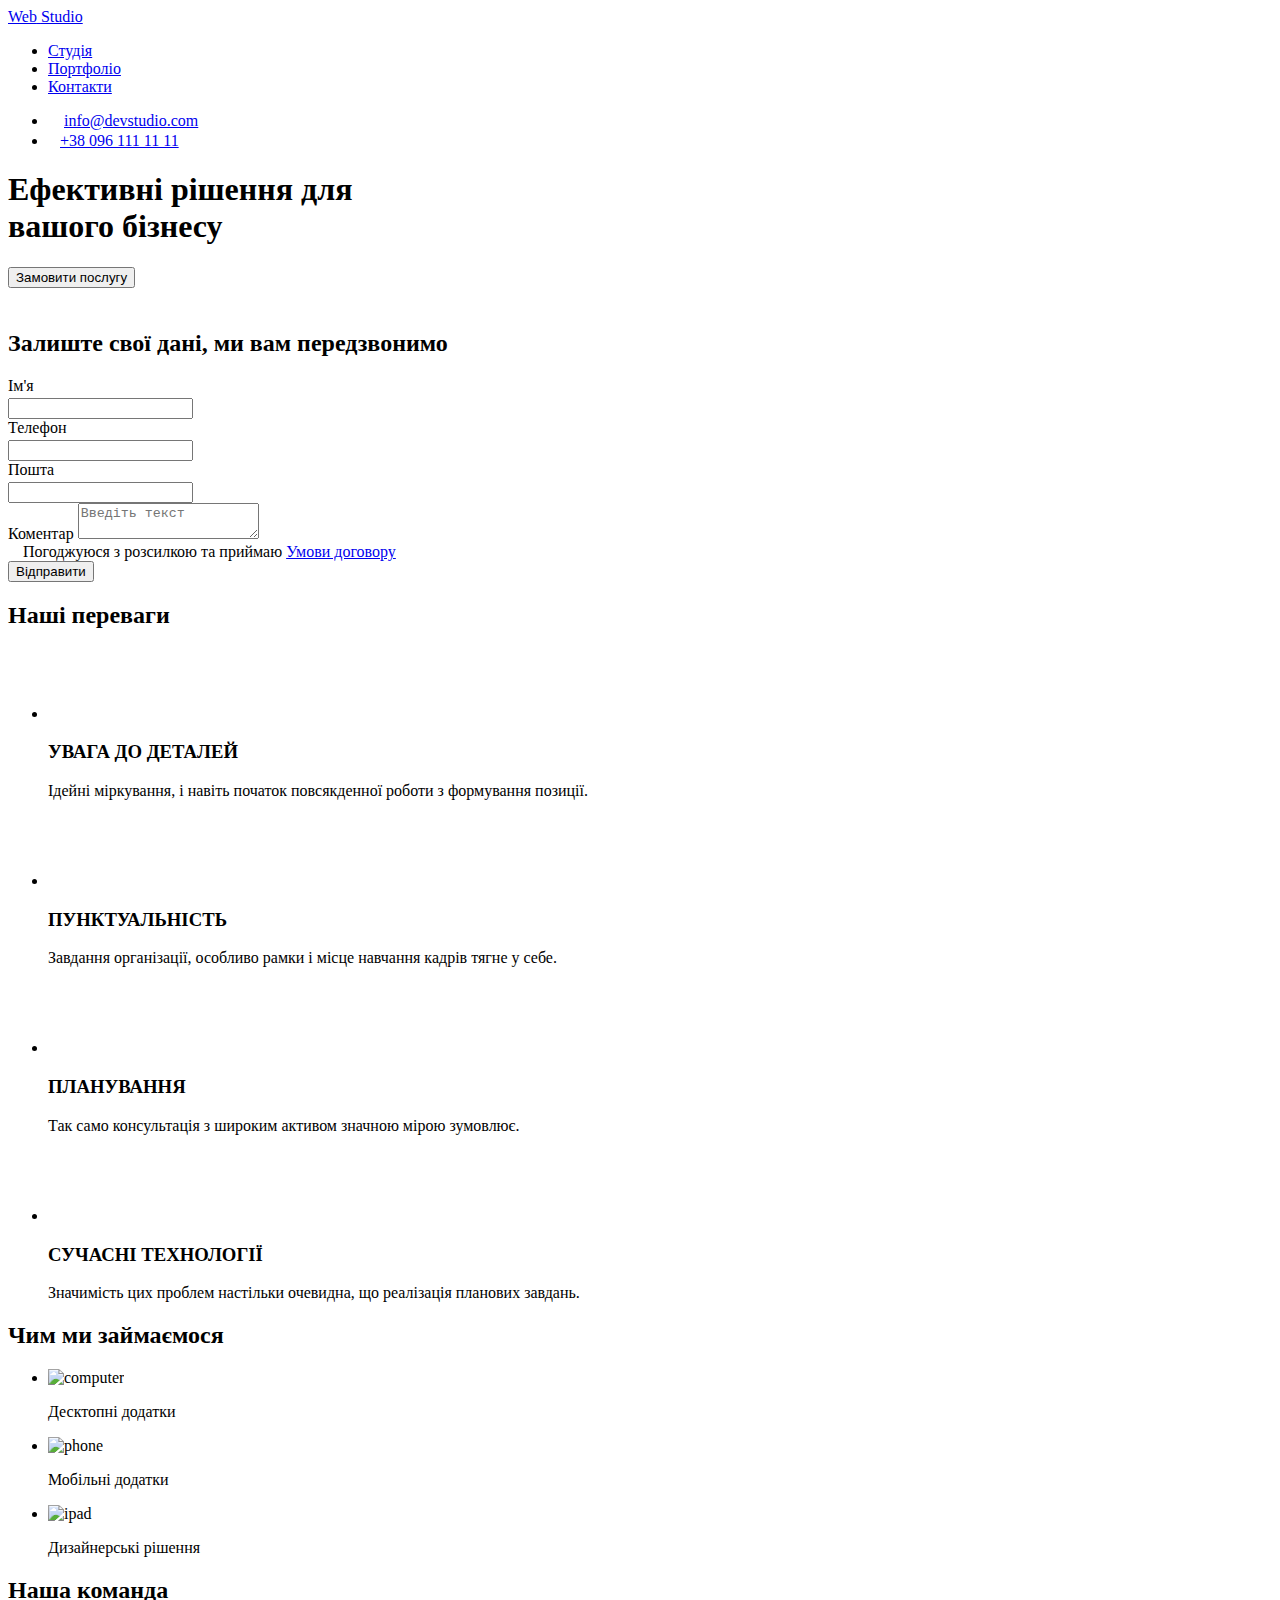
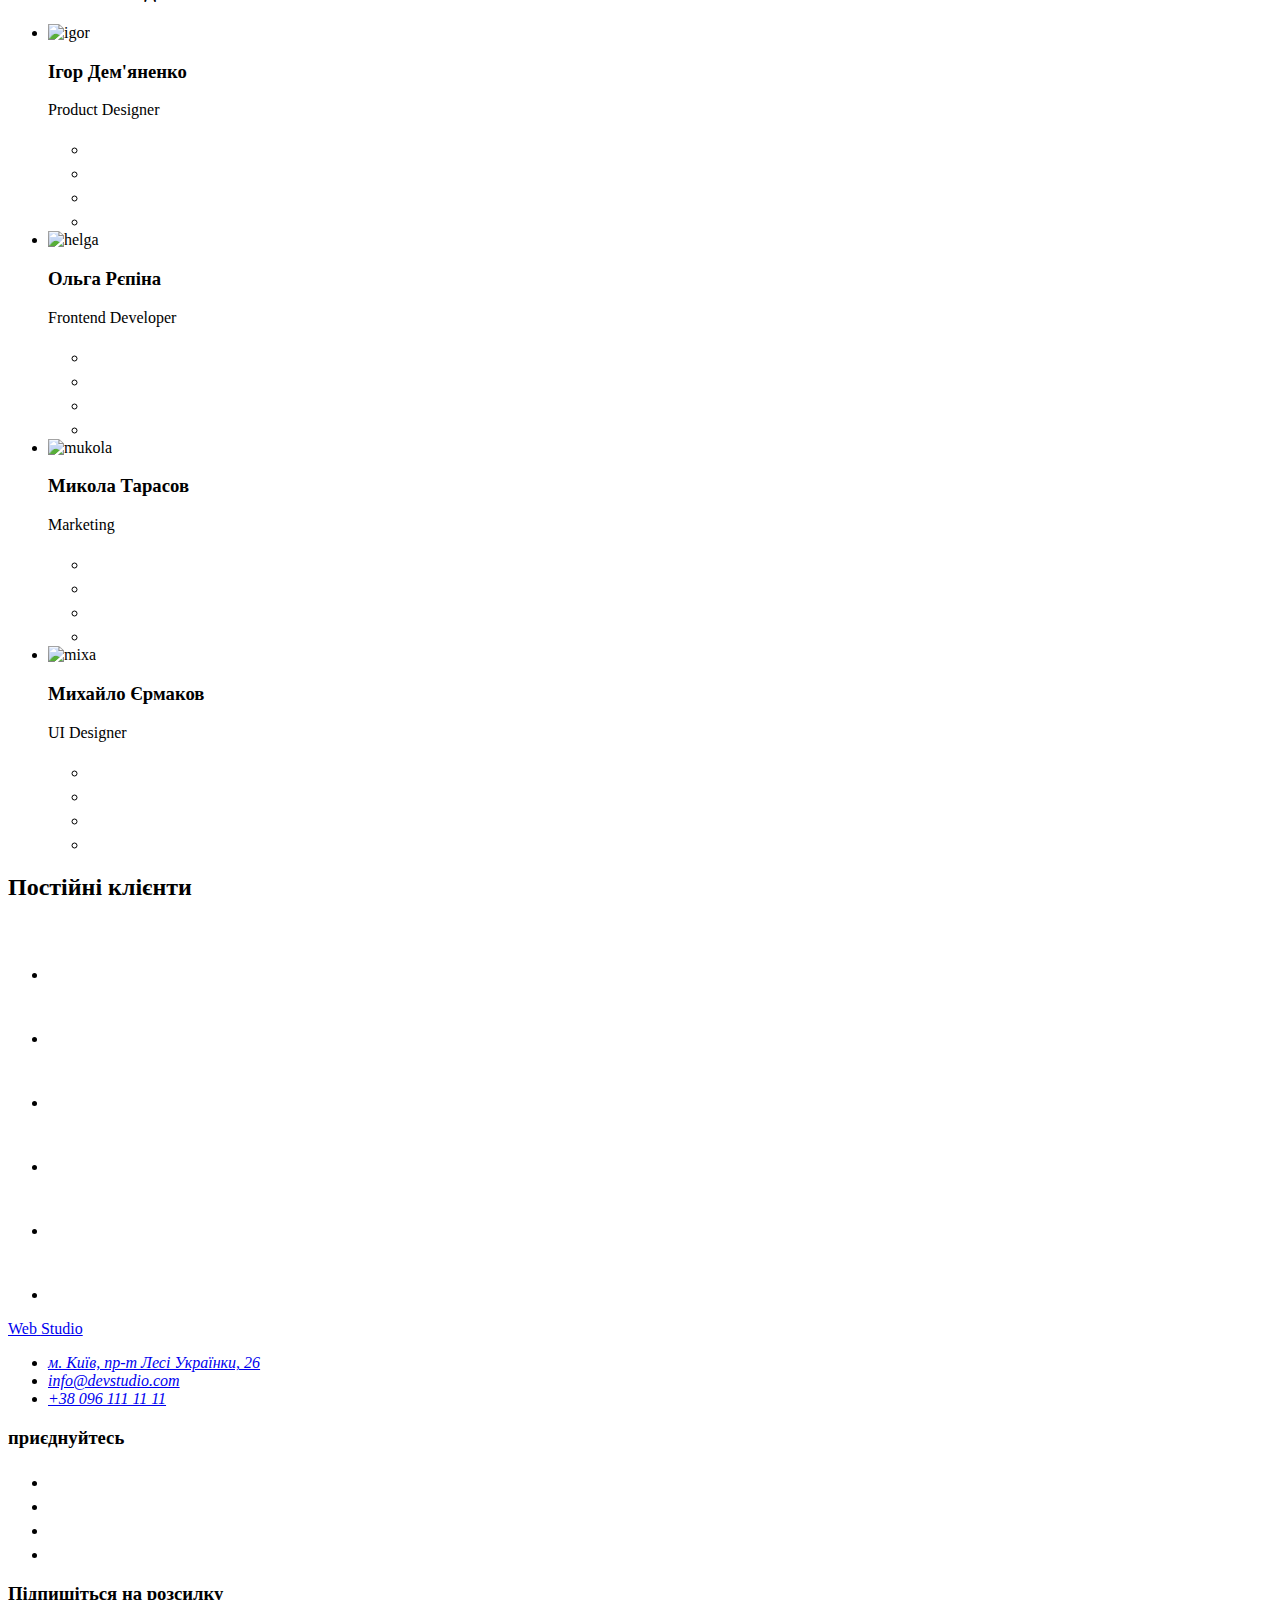
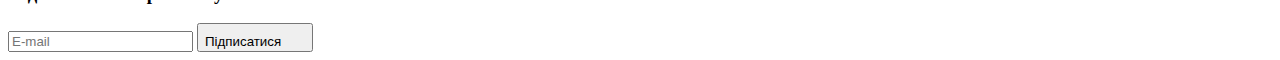
==== index.html @ 8f339aa9 "commit" ====
<!DOCTYPE html>
<html lang="uk">
<head>
    <meta charset="UTF-8">
    <meta http-equiv="X-UA-Compatible" content="IE=edge">
    <meta name="viewport" content="width=device-width, initial-scale=1.0">
    <title>Document</title>
    <link href="https://fonts.googleapis.com/css2?family=Raleway:wght@700&family=Roboto:wght@400;500;700;900&display=swap" rel="stylesheet">
    <link rel="stylesheet" href="./modern-normalize.css">
    <link rel="stylesheet" href="./style.css">
</head>
<body>
   <header>
      <div class="conteiner conteiner-item">  
    <a href="#" class="logo">
        <span class="span span-web">Web</span>
        <span class="span span-studio">Studio</span>
     </a>
    <nav class="header-site">
   
    <ul class="site-nav">
        <li class="header-site-nav"><a class="link-nav-site current" href="#">Студія</a></li>
        <li class="header-site-nav"><a class="link-nav-site" href="./portfolio.html">Портфоліо</a></li>
        <li class="header-site-nav"><a class="link-nav-site" href="#">Контакти</a></li>
    </ul>
</nav >
    <ul class="auto-nav">
        <li class="header-auto-nav">
            <a class="link-nav-auto mail-tel-icons" href="mailto:info@devstudio.com">
                <svg class="mail-tel-icons" width="16" height="12">
                    <use class="mail-tel-icons" href="./img/icons.svg#icon-mail"></use>
                </svg>info@devstudio.com
            </a>
        </li>    
        <li class="header-auto-nav">
            <a class="link-nav-auto" href="tel:+380961111111">
                <svg class="mail-tel-icons" width="12" height="16">
                    <use class="mail-tel-icons" href="./img/icons.svg#icon-phone"></use>
                </svg>+38 096 111 11 11
            </a>
          </li> 
    </ul>
</div>
     </header> 

   <main>
    <section class="hero conteiner-hero">
        <div class="conteiner">

        <h1 class="hero-title">Ефективні рішення для <br>вашого бізнесу</h1>
        <button class="hero-button" type="button" data-modal-open>Замовити послугу</button>
    </div>
    <div class="modal-backdrop is-hidden" data-modal>
        <div class="modal">
            <div class="close-sing" data-modal-close>
                <svg class="close-icons" width="18" height="18">
                    <use class="close-icons" href="./img/icons.svg#icon-close-black-18dp"></use>
               </svg> 
            </div>
            <h2 class="modal-text">Залиште свої дані, ми вам передзвонимо</h2>
            <form class="form">
                <div class="form-modal">
                <label for="name" class="form-label">Ім'я</label>
                <div class="form-svg">
                <input class="form-modal-line" type="text" name="name" id="name">
                <svg class="svg-modal-form" width="18" height="18">
                    <use href="./img/icons.svg#icon-person"></use>
                </svg>
            </div>
            </div>
            <div class="form-modal">
                <label for="tel" class="form-label">Телефон</label>
                <div class="form-svg">
                <input class="form-modal-line" type="tel" name="tel" id="tel">
                <svg class="svg-modal-form" width="18" height="18">
                    <use href="./img/icons.svg#icon-phone-black"></use>
                </svg>
                </div>
            </div>
            <div class="form-modal">
                <label for="email" class="form-label">Пошта</label>
                <div class="form-svg">
                <input class="form-modal-line" type="email" name="email" id="email">
                <svg class="svg-modal-form" width="18" height="18">
                    <use href="./img/icons.svg#icon-email-black"></use>
                </svg>
            </div>
            </div>
            <div class="form-modal">
                <label for="text" class="form-label">Коментар</label>
                <textarea class="form-modal-line comment" id="text" placeholder="Введіть текст"></textarea>
            </div>
            <div class="check-mark">
                <input class="check-mark-id" type="checkbox" hidden name="check-mark-label" id="check-mark-label" value="check">
            <label for="check-mark-label" class="check-mark-label">
                <span class="check-mark-span">
                    <svg class="check-mark-icon" width="11" height="8">
                        <use href="./img/icons.svg#icon-check-mark"></use>
                    </svg>
                </span>
                Погоджуюся з розсилкою та приймаю  
                <a class="contract" href=" ">Умови договору</a>
            </label>
            </div>
            <button type="button" class="button-modal">Відправити</button>
            </form>
            
        </div>
    </div>
    </section>
   

   <section class="section about">
    
    
    <div class="conteiner">
        <h2 class="visually-hidden">Наші переваги</h2>
        
    <ul class="conteiner-about">
        <li class="i-tem">
            <div class="conteiner-about-i-tem">
            <a class="advances-icons" href="">
                <svg class="social-icon-about" width="70" height="70">
                    <use href="./img/icons.svg#icon-antenna"></use>
                </svg>
            </a>
        <h3 class="about-advances">УВАГА ДО ДЕТАЛЕЙ</h3>
        <p class="about-text">Ідейні міркування, і навіть початок повсякденної роботи з формування позиції.</p>
    </div>
    </li>
    <li class="i-tem">
        <div class="conteiner-about-i-tem">
        <a class="advances-icons" href="">
            <svg class="social-icon-about" width="70" height="70">
                <use href="./img/icons.svg#icon-clock"></use>
            </svg>
        </a>
        
    <h3 class="about-advances">ПУНКТУАЛЬНІСТЬ</h3>
        <p class="about-text">Завдання організації, особливо рамки і місце навчання кадрів тягне у себе.</p>
    </div>
    </li>
    <li class="i-tem">
        <div class="conteiner-about-i-tem">
        <a class="advances-icons" href="">
            <svg class="social-icon-about" width="70" height="70">
                <use href="./img/icons.svg#icon-astronaut"></use>
            </svg>
        </a>
        <h3 class="about-advances">ПЛАНУВАННЯ</h3>
        <p class=about-text>Так само консультація з широким активом значною мірою зумовлює.</p>
    </div>
    </li>
    <li class="i-tem">
        <div class="conteiner-about-i-tem">
        <a class="advances-icons" href="">
            <svg class="social-icon-about" width="70" height="70">
                <use href="./img/icons.svg#icon-diagram"></use>
            </svg>
        </a>
        <h3 class="about-advances">СУЧАСНІ ТЕХНОЛОГІЇ</h3>
        <p class="about-text">Значимість цих проблем настільки очевидна, що реалізація планових завдань.</p>
    </div>
    </li>
    </ul>
</div>
</section>
<section class="section work">
    <div class="conteiner">
    <h2 class="title title-work">Чим ми займаємося</h2>
    <ul class="conteiner-work">
    
    <li class="i-tem">
        <div class="work-jpg">
        <img src="./img/nout.jpg.jpg" alt="computer" width="370">
    <p class="dodatok">Десктопні додатки</p>
    </div>
</li>
    <li class="i-tem">
        <div class="work-jpg">
        <img src="./img/phone.jpg.jpg" alt="phone" width="370">
    <p class="dodatok">Мобільні додатки</p>
</div>
</li>
    
    <li class="i-tem">
        <div class="work-jpg"> 
        <img src="./img/ipad.jpg.jpg" alt="ipad" width="370">
    <p class="dodatok">Дизайнерські рішення</p>
</div>
</li>
    </ul>
</div>
</section>
<section class="section team">
    
    <h2 class="title title-team">Наша команда</h2>
    <div class="conteiner">
    <ul class="title-list-team">
        <li class="team-item">
            <article>
            
            <img class="image" src="./img/igor.jpg.jpg" alt="igor" width="270">
        
         <div class="card-text">
            <h3 class="title-name-team">Ігор Дем'яненко</h3>
            <p class="text-name-team" lang="en">Product Designer</p>
            <ul class="social-icons list">
                <li class="social-item"><a href="" class="social-link link">
                    <svg class="social-icon" width="20" height="20">
                        <use href="./img/icons.svg#icon-instagram-"></use>
                    </svg>
                </a>
            </li>
            <li class="social-item"><a href="" class="social-link link">
                <svg class="social-icon" width="20" height="20">
                    <use href="./img/icons.svg#icon-twitter"></use>
                </svg>
            </a>
        </li>
        <li class="social-item">
            <a href="" class="social-link link">
            <svg class="social-icon" width="20" height="20">
                <use href="./img/icons.svg#icon-facebook"></use>
            </svg>
        </a>
    </li>
    <li class="social-item"><a href="" class="social-link link">
        <svg class="social-icon" width="20" height="20">
            <use href="./img/icons.svg#icon-linkedin"></use>
        </svg>
    </a>
</li>
            </ul>
        </div>
    </article>
        </li>
        
        <li class="team-item">
            <article>
            <div class="card-team">
            <img class="image" src="./img/helga.jpg.jpg" alt="helga" width="270">
        </div>
        <div class="card-text">
            <h3 class="title-name-team">Ольга Рєпіна</h3>
            <p class="text-name-team" lang="en">Frontend Developer</p>
            <ul class="social-icons list">
                <li class="social-item"><a href="" class="social-link link">
                    <svg class="social-icon" width="20" height="20">
                        <use href="./img/icons.svg#icon-instagram-"></use>
                    </svg>
                </a>
            </li>
            <li class="social-item"><a href="" class="social-link link">
                <svg class="social-icon" width="20" height="20">
                    <use href="./img/icons.svg#icon-twitter"></use>
                </svg>
            </a>
        </li>
        <li class="social-item">
            <a href="" class="social-link link">
            <svg class="social-icon" width="20" height="20">
                <use href="./img/icons.svg#icon-facebook"></use>
            </svg>
        </a>
    </li>
    <li class="social-item"><a href="" class="social-link link">
        <svg class="social-icon" width="20" height="20">
            <use href="./img/icons.svg#icon-linkedin"></use>
        </svg>
    </a>
</li>
            </ul>
        </div>
    </article>
        </li>

        <li class="team-item">
            <article>
            <div class="card-team">
            <img class="image" src="./img/mukola.jpg.jpg" alt="mukola" width="270">
        </div>
        <div class="card-text">
            <h3 class="title-name-team">Микола Тарасов</h3>
            <p class="text-name-team" lang="en">Marketing</p>
            <ul class="social-icons list">
                <li class="social-item"><a href="" class="social-link link">
                    <svg class="social-icon" width="20" height="20">
                        <use href="./img/icons.svg#icon-instagram-"></use>
                    </svg>
                </a>
            </li>
            <li class="social-item"><a href="" class="social-link link">
                <svg class="social-icon" width="20" height="20">
                    <use href="./img/icons.svg#icon-twitter"></use>
                </svg>
            </a>
        </li>
        <li class="social-item">
            <a href="" class="social-link link">
            <svg class="social-icon" width="20" height="20">
                <use href="./img/icons.svg#icon-facebook"></use>
            </svg>
        </a>
    </li>
    <li class="social-item"><a href="" class="social-link link">
        <svg class="social-icon" width="20" height="20">
            <use href="./img/icons.svg#icon-linkedin"></use>
        </svg>
    </a>
</li>
            </ul>
        </div>
    </article>
        </li>
        <li class="team-item">
            <article>
            <div class="card-team">
            <img class="image" src="./img/mixa.jpg.jpg" alt="mixa" width="270">
        </div>
        <div class="card-text">
            <h3 class="title-name-team">Михайло Єрмаков</h3>
            <p  class="text-name-team" lang="en">UI Designer</p>
            <ul class="social-icons list">
                <li class="social-item"><a href="" class="social-link link">
                    <svg class="social-icon" width="20" height="20">
                        <use href="./img/icons.svg#icon-instagram-"></use>
                    </svg>
                </a>
            </li>
            <li class="social-item"><a href="" class="social-link link">
                <svg class="social-icon" width="20" height="20">
                    <use href="./img/icons.svg#icon-twitter"></use>
                </svg>
            </a>
        </li>
        <li class="social-item">
            <a href="" class="social-link link">
            <svg class="social-icon" width="20" height="20">
                <use href="./img/icons.svg#icon-facebook"></use>
            </svg>
        </a>
    </li>
    <li class="social-item"><a href="" class="social-link link">
        <svg class="social-icon" width="20" height="20">
            <use href="./img/icons.svg#icon-linkedin"></use>
        </svg>
    </a>
</li>
            </ul>
        </div>
    </article>
        </li>
    </ul>
    </div>
</section>
<section class="section">
    <div class="conteiner">
    <h2 class="title">Постійні клієнти</h2>
    <ul class="clients-baza">
        
        <li class="client-baza">
            <a href="" class="client-baza-icon">
                <svg class="client-baza-svg" width="100" height="60">
                    <use href="./img/icons.svg#icon-Logo-1"></use>
                </svg>
            </a>
        </li>
        <li class="client-baza">
            <a href=""  class="client-baza-icon">
                <svg class="client-baza-svg" width="100" height="60">
                    <use href="./img/icons.svg#icon-Logo-2"></use>
                </svg>
            </a>
        </li>
        <li class="client-baza">
            <a href="" class="client-baza-icon">
                <svg class="client-baza-svg" width="100" height="60">
                    <use href="./img/icons.svg#icon-Logo-3"></use>
                </svg>
            </a>
        </li>
        <li class="client-baza">
            <a href="" class="client-baza-icon">
                <svg class="client-baza-svg" width="100" height="60">
                    <use href="./img/icons.svg#icon-Logo-4"></use>
                </svg>
            </a>
        </li>
        <li class="client-baza">
            <a href="" class="client-baza-icon">
                <svg class="client-baza-svg" width="100" height="60">
                    <use href="./img/icons.svg#icon-Logo-5"></use>
                </svg>
            </a>
        </li>
        <li class="client-baza">
            <a href="" class="client-baza-icon">
                <svg class="client-baza-svg" width="100" height="60">
                    <use href="./img/icons.svg#icon-Logo-6"></use>
                </svg>
            </a>
        </li>
    </ul>
</div>
</section>

</main>

<!--Футер-->

<footer class="footer-web">
    <div class="conteiner">
    <div class="web">
    <a href="#" class="logo">
        <span class="span span-web">Web</span>
        <span class="span span-studio-white">Studio</span>
     </a>
    <address class="adress">
        <ul class="adress-i-tem">
            <li class="i-tem-footer"><a class="adress-footer adress-footer-adress" href="https://www.bing.com/maps?osid=618124d6-25ab-4f92-b28c-d882344e3ac4&cp=50.426915~30.533019&lvl=16&v=2&sV=2&form=S00027"  rel="noopener noreferrer nofollow" target="_blank"> м. Київ, пр-т Лесі Українки, 26</a></li>
            <li class="i-tem-footer"><a class="adress-footer" href="mailto:info@devstudio.com">info@devstudio.com</a></li>
            <li class="i-tem-footer"><a class="adress-footer" href="tel:+380961111111">+38 096 111 11 11</a></li>

        </ul>
    </address>
</div>
<div class="web">
    <h3 class="welcome">приєднуйтесь</h3>
    <ul class="welcome-social-icons list">
    <li class="welcome-social-item">
        <a href="" class="welcome-social-link link">
        <svg class="welcome-social-icon" width="20" height="20">
        <use href="./img/icons.svg#icon-instagram-"></use>
        </svg>
    </a>
</li>
<li class="welcome-social-item">
    <a href="" class="welcome-social-link link">
    <svg class="welcome-social-icon" width="20" height="20">
        <use href="./img/icons.svg#icon-twitter"></use>
    </svg>
</a>
</li>
<li class="welcome-social-item">
<a href="" class="welcome-social-link link">
<svg class="welcome-social-icon" width="20" height="20">
    <use href="./img/icons.svg#icon-facebook"></use>
</svg>
</a>
</li>
<li class="welcome-social-item">
    <a href="" class="welcome-social-link link">
<svg class="welcome-social-icon" width="20" height="20">
<use href="./img/icons.svg#icon-linkedin"></use>
</svg>
</a>
</li>
</ul>

</div>
<div class="web">
    <h3 class="welcome">Підпишіться на розсилку</h3> 
    <div class="button-icon">
    <input class="button-comment" type="email" name="email" placeholder="E-mail">
    <button type="button" class="footer-button">
    Підписатися
    <svg class="social-icon-button" width="20" height="20">
        <use href="./img/icons.svg#icon-icon-send"></use>
    </svg>
</button>
</div>
</div>
</div>
</footer>

<script src="./modal.js"></script>
</body>
</html>
<div>
    
</div>
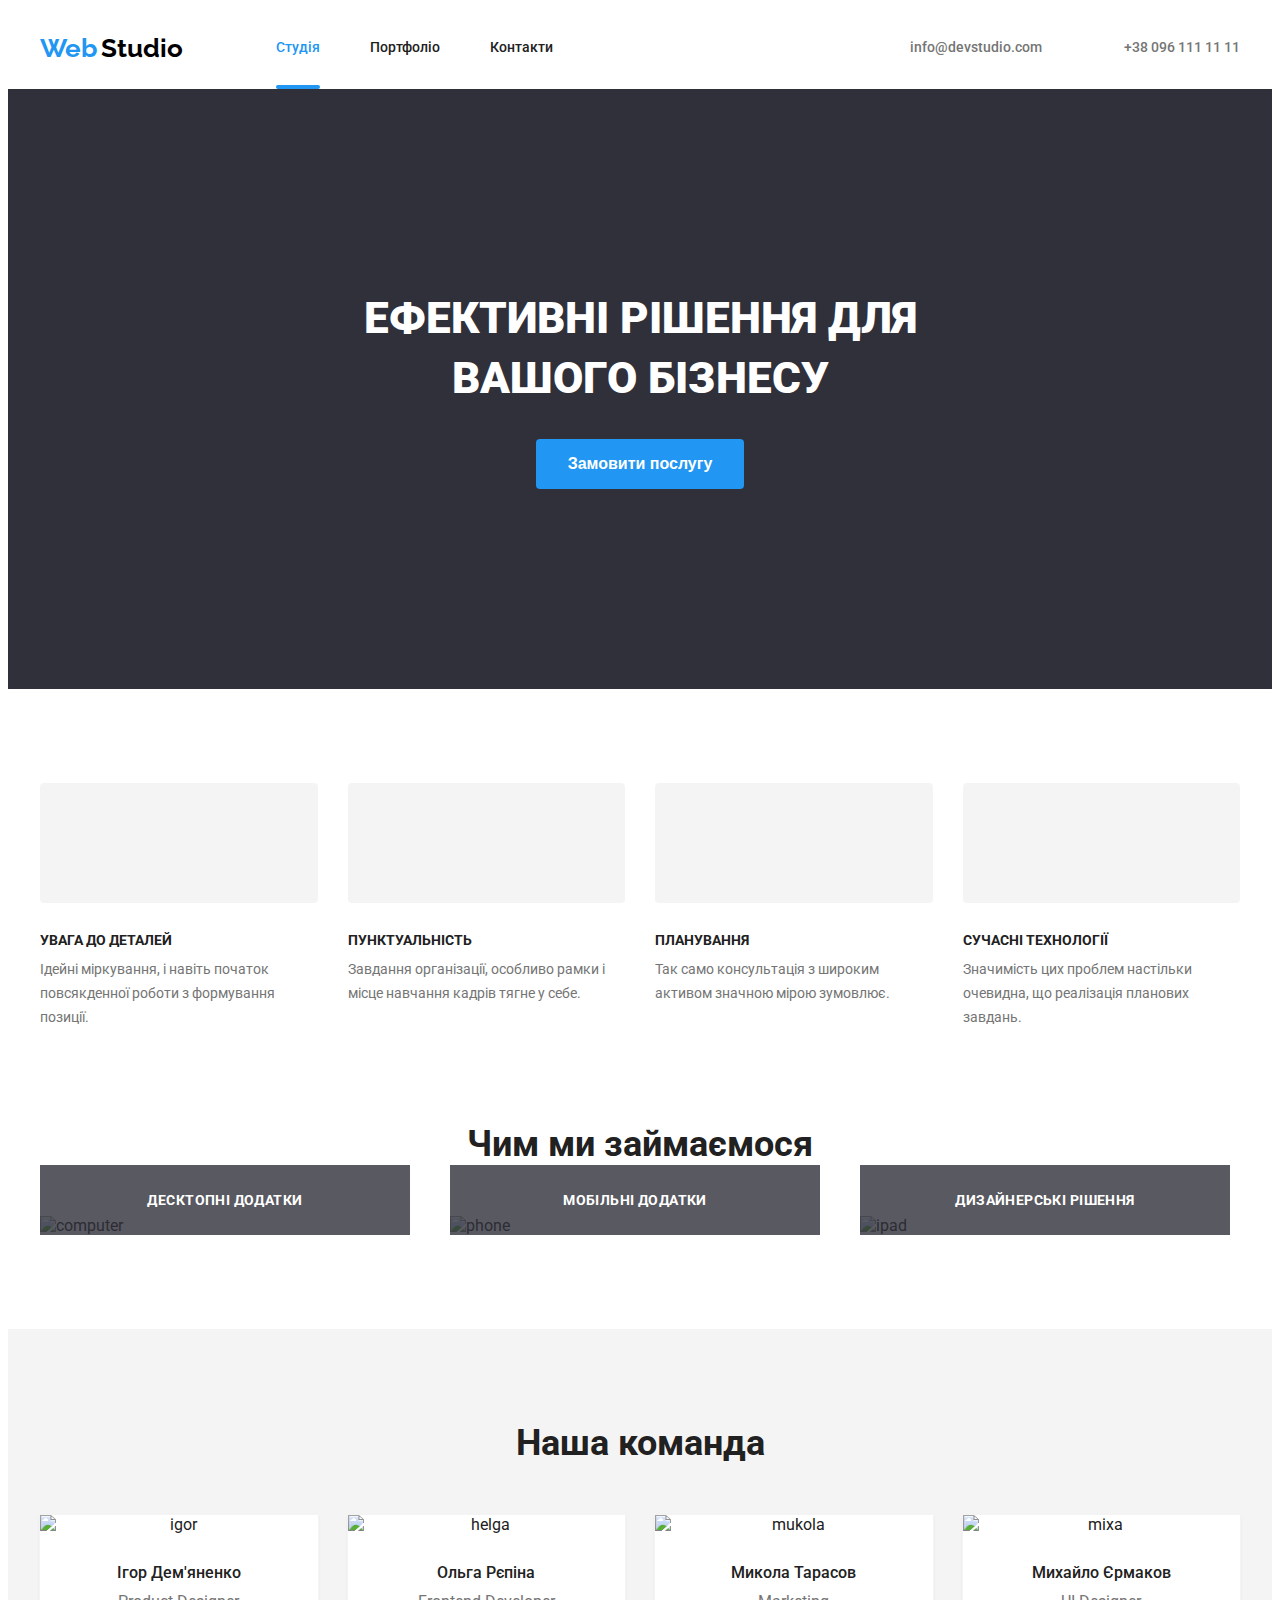
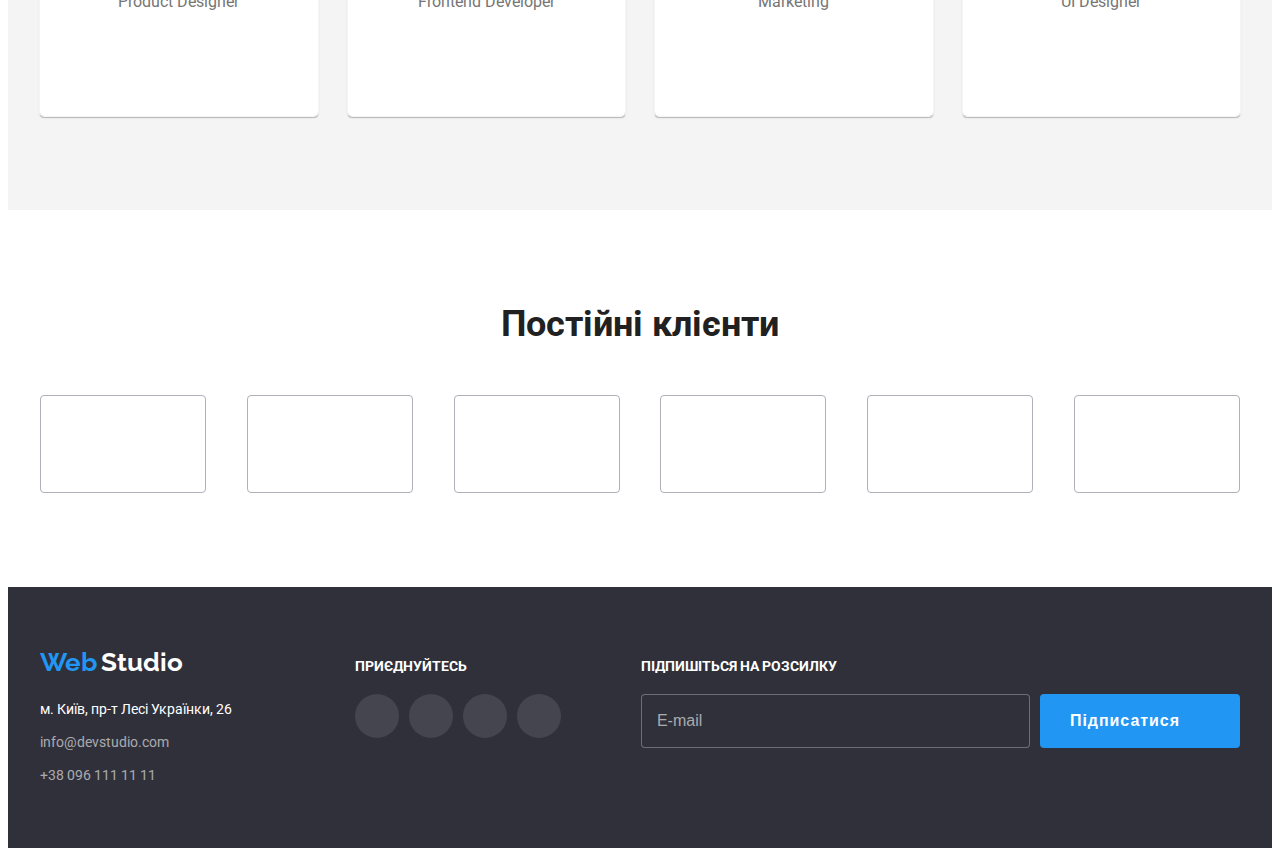
==== commit 575006b6: "commit" ====
--- a/index.html
+++ b/index.html
@@ -6,8 +6,8 @@
     <meta name="viewport" content="width=device-width, initial-scale=1.0">
     <title>Document</title>
     <link href="https://fonts.googleapis.com/css2?family=Raleway:wght@700&family=Roboto:wght@400;500;700;900&display=swap" rel="stylesheet">
-    <link rel="stylesheet" href="./modern-normalize.css">
-    <link rel="stylesheet" href="./style.css">
+    <link rel="stylesheet" href="./modern-normalise.css">
+    <link rel="stylesheet" href="./css/main.min.css">
 </head>
 <body>
    <header>
--- a/css/main.min.css
+++ b/css/main.min.css
@@ -0,0 +1 @@
+body{color:#212121;font-family:"Roboto",sans-serif;text-decoration:none}h1,h2,h3,h4,h5,h6,p,ul{margin:0;padding:0}.conteiner{width:1200px;padding-left:15px;padding-right:15px;margin-left:auto;margin-right:auto}li{list-style-type:none;padding-left:0;margin:0}a{text-decoration:none}img{display:block;max-width:100%;height:auto}.section{padding:94px 0}.link{display:-webkit-box;display:-ms-flexbox;display:flex;-webkit-box-pack:center;-ms-flex-pack:center;justify-content:center;-webkit-box-align:center;-ms-flex-align:center;align-items:center;-webkit-transition:color 250ms cubic-bezier(0.4, 0, 0.2, 1);transition:color 250ms cubic-bezier(0.4, 0, 0.2, 1)}.visually-hidden{position:absolute;white-space:nowrap;width:1px;height:1px;overflow:hidden;border:0;padding:0;clip:rect(0 0 0 0);-webkit-clip-path:inset(50%);clip-path:inset(50%);margin:-1px}.logo{margin-top:25px;margin-bottom:25px;margin-right:93px}.span{font-family:"Raleway",sans-serif;font-weight:700;font-size:26px;line-height:1.19;text-decoration:none}.span-web{color:#2196f2}.span-studio{color:#000}.site-nav,.auto-nav{display:-webkit-box;display:-ms-flexbox;display:flex;margin-top:0;margin-bottom:0;font-weight:500;font-size:14px;line-height:1.14}.header-auto-nav{padding-top:32px;padding-bottom:32px}.link-nav-site:hover,.link-nav-site:focus{color:#2196f2}.header::after{content:"";position:absolute;width:100%;height:1px;background-color:#ececec;left:0;bottom:-1px;background-size:contain}.link-nav-site{position:relative;padding-top:32px;padding-bottom:32px;display:inline-block;color:#212121;-webkit-transition:color 250ms cubic-bezier(0.4, 0, 0.2, 1);transition:color 250ms cubic-bezier(0.4, 0, 0.2, 1)}.link-nav-site::after{content:"";position:absolute;width:0%;height:4px;border-radius:2px;background-color:#2196f2;left:0;bottom:-1px;background-size:contain}.link-nav-site.current::after{width:100%}.current{color:#2196f2}.site-nav .header-site-nav+.header-site-nav{margin-left:50px}.link-nav-auto{color:#757575;margin-right:auto;-webkit-transition:color 250ms cubic-bezier(0.4, 0, 0.2, 1);transition:color 250ms cubic-bezier(0.4, 0, 0.2, 1);display:-webkit-box;display:-ms-flexbox;display:flex}.mail-tel-icons{margin-right:10px;fill:currentColor}.link-nav-auto:hover,.link-nav-auto:focus{color:#2196f2}.auto-nav:hover .auto-nav:focus{color:#2196f2}.auto-nav .header-auto-nav+.header-auto-nav{margin-left:50px}.auto-nav{margin-left:auto;padding-left:0;color:#000}.conteiner-item{display:-webkit-box;display:-ms-flexbox;display:flex;text-align:center}.header{position:relative}.conteiner-item::after .current{content:"";position:absolute;width:100%;height:1px;background-color:#ececec;bottom:-1px;left:0}.modal-backdrop{position:fixed;top:0;bottom:0;left:0;right:0;background-color:rgba(0,0,0,.2);-webkit-transition:opacity 250ms cubic-bezier(0.4, 0, 0.2, 1),visibility 250ms cubic-bezier(0.4, 0, 0.2, 1);transition:opacity 250ms cubic-bezier(0.4, 0, 0.2, 1),visibility 250ms cubic-bezier(0.4, 0, 0.2, 1)}.modal-backdrop.is-hidden .modal{-webkit-transform:translate(-50%, -50%) scale(1.3);transform:translate(-50%, -50%) scale(1.3)}.modal{width:528px;height:581px;position:absolute;top:50%;left:50%;-webkit-transform:translate(-50%, -50%) scale(1);transform:translate(-50%, -50%) scale(1);background-color:#fff;border-radius:4px;-webkit-box-shadow:0px 2px 1px 0px;box-shadow:0px 2px 1px 0px;padding:40px;-webkit-transition:-webkit-transform 250ms cubic-bezier(0.4, 0, 0.2, 1);transition:-webkit-transform 250ms cubic-bezier(0.4, 0, 0.2, 1);transition:transform 250ms cubic-bezier(0.4, 0, 0.2, 1);transition:transform 250ms cubic-bezier(0.4, 0, 0.2, 1), -webkit-transform 250ms cubic-bezier(0.4, 0, 0.2, 1)}.modal-text{-webkit-box-pack:center;-ms-flex-pack:center;justify-content:center;-webkit-box-align:center;-ms-flex-align:center;align-items:center;font-weight:bold;font-size:20px;line-height:calc 1.15;color:var(-- #212121);margin-bottom:30px}.form-modal{position:relative;margin-bottom:20px;display:block;margin:0}.form-label{display:-webkit-box;display:-ms-flexbox;display:flex;position:absolute;top:0;left:0;-webkit-transform:translateY(-120%);transform:translateY(-120%);font-size:12px;font-weight:400px;color:#757575}.form-modal-line{display:-webkit-box;display:-ms-flexbox;display:flex;width:100%;margin:0;padding-top:10px;padding-bottom:10px;padding-left:35px;font:inherit;border-radius:4px;border:1px solid rgba(33,33,33,.2);margin-bottom:28px;cursor:pointer;position:relative}.comment{resize:none;height:120px;font-size:12px;line-height:1.1666666667;letter-spacing:.01em;margin-bottom:20px;padding-left:16px}.form-modal-line::-webkit-input-placeholder{color:rgba(117,117,117,.5)}.form-modal-line::-moz-placeholder{color:rgba(117,117,117,.5)}.form-modal-line:-ms-input-placeholder{color:rgba(117,117,117,.5)}.form-modal-line::-ms-input-placeholder{color:rgba(117,117,117,.5)}.form-modal-line::placeholder{color:rgba(117,117,117,.5)}.form-svg{position:relative}.svg-modal-form{display:-webkit-box;display:-ms-flexbox;display:flex;position:absolute;-webkit-box-pack:center;-ms-flex-pack:center;justify-content:center;-webkit-box-align:center;-ms-flex-align:center;align-items:center;top:0px;left:12px;-webkit-transform:translateY(60%);transform:translateY(60%);fill:#212121}.check-mark-label{margin:auto;display:-webkit-box;display:-ms-flexbox;display:flex;-webkit-box-pack:center;-ms-flex-pack:center;justify-content:center;-webkit-box-align:center;-ms-flex-align:center;align-items:center;cursor:pointer}.check-mark-icon{width:16px;height:15px;border:2px solid #212121;border-radius:2px;margin-right:8px}.check-mark-label .check-mark{fill:rgba(0,0,0,0)}.check-mark{display:-webkit-box;display:-ms-flexbox;display:flex;-webkit-box-pack:center;-ms-flex-pack:center;justify-content:center;-webkit-box-align:center;-ms-flex-align:center;align-items:center;border-color:#212121;margin-bottom:30px}.check-mark-label{font-weight:400px;font-size:14px;line-height:calc 1.7142857143;letter-spacing:.03em;color:#757575}.check-mark input:checked+.check-mark-label .check-mark-span{fill:#fff}.check-mark input:checked+.check-mark-label .check-mark-icon{background-color:#2196f2;border:none}.contract{color:#2196f2;border-bottom:1px solid #2196f2;letter-spacing:.03em;margin-left:8px}input{border:none;-webkit-appearance:none;-ms-appearance:none;-moz-appearance:none;appearance:none;outline:none}.form-modal-line:valid+.svg-modal-form,.form-modal-line:focus{outline:#2196f2;border-color:#2196f2}.form-modal-line:valid,.form-modal-line:focus+.svg-modal-form{fill:#2196f2}.comment:valid+.check-mark-span,.comment:focus{outline:#2196f2;border-color:#2196f2}.close-sing{position:absolute;display:-webkit-box;display:-ms-flexbox;display:flex;-webkit-box-pack:center;-ms-flex-pack:center;justify-content:center;cursor:pointer;-webkit-box-align:center;-ms-flex-align:center;align-items:center;top:10px;right:10px;width:30px;height:30px;border:1px solid rgba(0,0,0,.1);border-radius:50%}.button-modal{background-color:#2196f2;color:#fff;padding:10px 52px;-webkit-box-pack:center;-ms-flex-pack:center;justify-content:center;-webkit-box-align:center;-ms-flex-align:center;align-items:center;border-radius:4px;border:1px solid #2196f2;font-weight:bold;font-size:16px;line-height:1.875;letter-spacing:.06em;cursor:pointer}.is-hidden{visibility:hidden;opacity:0;pointer-events:none}.conteiner-hero{text-align:center;max-width:1600px;margin-left:auto;margin-right:auto;padding:200px 0;background-color:#2f303a;background-image:linear-gradient rgba(47,48,58,.4),rgba(47,48,58,.4),url(./img/team.jpg)}.hero-title{margin-top:0;margin-bottom:30px;font-weight:900;font-size:44px;line-height:1.36;color:#fff;text-transform:uppercase}.hero-button{padding:10px 32px;font-weight:700;font-size:16px;line-height:1.87;color:#fff;background-color:#2196f2;border:none;border-radius:4px;cursor:pointer}.hero-button:hover,.hero-button:focus{color:#f5f5f5}.about-advances{margin-top:0;margin-bottom:10px;font-size:14px;line-height:1.14}.conteiner-about{display:-webkit-box;display:-ms-flexbox;display:flex;-webkit-box-pack:center;-ms-flex-pack:center;justify-content:center;padding-left:0;padding-right:0;margin:0}.conteiner-about .i-tem+.i-tem{margin-left:30px}.advances-icons{display:-webkit-box;display:-ms-flexbox;display:flex;-webkit-box-align:center;-ms-flex-align:center;align-items:center;-webkit-box-pack:center;-ms-flex-pack:center;justify-content:center;padding:25px 100px;border-radius:4px;background-color:#f5f4f4;margin-bottom:30px}.about-text{margin-top:0;margin-bottom:0;font-size:14px;line-height:1.71;color:#757575}.about-icons{display:-webkit-box;display:-ms-flexbox;display:flex}.visually-hidden-icons{padding:25px 100px;margin-right:30px;margin-bottom:30px;-webkit-box-align:center;-ms-flex-align:center;align-items:center;background-color:#f5f4f4;border-radius:4px}.visually-hidden-icons:last-child{margin-right:0}.work{padding-top:0}.conteiner-work{display:-webkit-box;display:-ms-flexbox;display:flex;-webkit-box-align:center;-ms-flex-align:center;align-items:center;padding-left:0;gap:30px}.i-tem{width:calc((100% - 60px)/3)}.conteiner-work .i-tem:nth-child(3n){margin-right:0}.work-jpg{position:relative}.dodatok{position:absolute;display:-webkit-box;display:-ms-flexbox;display:flex;-webkit-box-align:center;-ms-flex-align:center;align-items:center;-webkit-box-pack:center;-ms-flex-pack:center;justify-content:center;color:#fff;bottom:0;min-height:70px;min-width:370px;background-color:rgba(47,48,58,.8);font-size:14px;font-weight:bold;line-height:1.1428571429;letter-spacing:.03em;text-transform:uppercase}.title-work{margin-bottom:0}.team{background-color:#f5f4f4}.team-item{text-align:center}.title-list-team .team-item{width:calc((100% - 90px)/4);margin-left:0px}.social-icons{display:-webkit-box;display:-ms-flexbox;display:flex;-webkit-box-pack:center;-ms-flex-pack:center;justify-content:center;-webkit-box-align:center;-ms-flex-align:center;align-items:center}.social-icons.list{margin-top:30px}.social-icon{fill:#afb1b8}.social-link:hover .social-icon{fill:#fff}.title-list-team .social-link{width:100%;height:100%;display:-webkit-box;display:-ms-flexbox;display:flex;-webkit-box-align:center;-ms-flex-align:center;align-items:center;-webkit-box-pack:center;-ms-flex-pack:center;justify-content:center}.social-link .link{-webkit-transition:color 250ms cubic-bezier(0.4, 0, 0.2, 1);transition:color 250ms cubic-bezier(0.4, 0, 0.2, 1)}.title-list-team .social-item{width:44px;height:44px;background-color:#fff;margin-right:10px;border-radius:50%}.title-list-team .social-item:hover,.title-list-team .social-item:focus{background-color:#2196f2}.title-list-team .social-item:last-child{margin-right:0}.title-list-team .team-item:not(:last-child){margin-right:30px}.title{text-align:center;margin-top:0;margin-bottom:50px;font-size:36px;line-height:1.16}.title-list-team{display:-webkit-box;display:-ms-flexbox;display:flex;padding-left:0;margin-top:0}.title-name-team{font-weight:500;font-size:16px;line-height:1.18}.text-name-team{font-size:16px;line-height:1.18;color:#757575;margin-top:10px}.team-item{margin-left:0;outline:1px solid #f5f4f4;-webkit-box-shadow:0px 1px 3px rgba(0,0,0,.12),0px 1px 1px rgba(0,0,0,.14),0px 2px 1px rgba(0,0,0,.2);box-shadow:0px 1px 3px rgba(0,0,0,.12),0px 1px 1px rgba(0,0,0,.14),0px 2px 1px rgba(0,0,0,.2);border-radius:0px 0px 4px 4px;background-color:#fff}.card-text{padding-top:30px;padding-bottom:30px}.clients-baza{display:-webkit-box;display:-ms-flexbox;display:flex;-webkit-box-pack:justify;-ms-flex-pack:justify;justify-content:space-between}.client-baza{margin-right:30px;padding:16px 32px;border:1px solid #afb1b8;border-radius:4px;-webkit-transition:color 250ms cubic-bezier(0.4, 0, 0.2, 1);transition:color 250ms cubic-bezier(0.4, 0, 0.2, 1);cursor:pointer}.client-baza:last-child{margin-right:0}.client-baza-icon{fill:#afb1b8;-webkit-transition:color 250ms cubic-bezier(0.4, 0, 0.2, 1);transition:color 250ms cubic-bezier(0.4, 0, 0.2, 1)}.client-baza:hover{fill:#2196f2;border-color:#2196f2}.client-baza:hover .client-baza-svg{fill:#2196f2;border-color:#2196f2}.footer-web .conteiner{display:-webkit-box;display:-ms-flexbox;display:flex;-webkit-box-pack:justify;-ms-flex-pack:justify;justify-content:space-between;-webkit-box-align:baseline;-ms-flex-align:baseline;align-items:baseline}.footer-web{background-color:#2f303a;display:-webkit-box;display:-ms-flexbox;display:flex;-webkit-box-pack:justify;-ms-flex-pack:justify;justify-content:space-between;margin-left:0;margin-right:0;padding-top:60px;padding-bottom:60px}.span-studio-white{color:#fff}.adress-i-tem{margin-top:20px;margin-bottom:0;padding-left:0}.adress-footer{font-style:normal;text-decoration:none;font-weight:400px;font-size:14px;line-height:1.71;color:rgba(255,255,255,.6);width:1600px;height:648px;left:0px;top:2094px;-webkit-transition:color 250ms cubic-bezier(0.4, 0, 0.2, 1);transition:color 250ms cubic-bezier(0.4, 0, 0.2, 1)}.adress-footer-adress{color:#fff}.adress-footer:hover,.adress-footer:focus{color:#fff}.i-tem-footer{margin-top:9px}.welcome{font-size:14px;line-height:16px;color:#fff;text-transform:uppercase;margin-bottom:20px}.welcome-social-link.link{display:-webkit-box;display:-ms-flexbox;display:flex;-webkit-box-pack:center;-ms-flex-pack:center;justify-content:center;-webkit-box-align:center;-ms-flex-align:center;align-items:center;width:44px;height:44px;background-color:rgba(255,255,255,.1);border-radius:50%;margin-right:10px;-webkit-transition:250ms cubic-bezier(0.4, 0, 0.2, 1);transition:250ms cubic-bezier(0.4, 0, 0.2, 1)}.welcome-social-item:last-child .welcome-social-link{margin-right:0}.welcome-social-icon{fill:#f5f5f5;gap:10px}.welcome-social-link.link:hover,.welcome-social-link.link:focus{fill:#fff;background-color:#2196f2}.social-item{-webkit-transition:250ms cubic-bezier(0.4, 0, 0.2, 1);transition:250ms cubic-bezier(0.4, 0, 0.2, 1)}.welcome-social-link{width:100%;height:100%;display:-webkit-box;display:-ms-flexbox;display:flex;-webkit-box-align:center;-ms-flex-align:center;align-items:center;-webkit-box-pack:center;-ms-flex-pack:center;justify-content:center}.welcome-social-icons{display:-webkit-box;display:-ms-flexbox;display:flex}.footer-button{display:-webkit-box;display:-ms-flexbox;display:flex;-webkit-box-align:center;-ms-flex-align:center;align-items:center;-webkit-box-pack:center;-ms-flex-pack:center;justify-content:center;letter-spacing:.06em;padding:10px 28px;margin-left:10px;font-size:16px;font-weight:bold;line-height:1.875;border-radius:4px;border:2px solid #2196f2;background-color:#2196f2;color:#fff}.button-icon{display:-webkit-box;display:-ms-flexbox;display:flex}.social-icon-button{margin-left:10px}.button-comment{width:357px;display:-webkit-box;display:-ms-flexbox;display:flex;-webkit-box-flex:1;-ms-flex-positive:1;flex-grow:1;outline:none;-webkit-box-pack:center;-ms-flex-pack:center;justify-content:center;-webkit-box-align:center;-ms-flex-align:center;align-items:center;border-radius:4px;border:1px solid rgba(255,255,255,.3);background-color:#2f303a;color:#fff;padding:15px}.button-comment::-webkit-input-placeholder{font-size:16px;font-weight:normal;color:rgba(255,255,255,.6)}.button-comment::-moz-placeholder{font-size:16px;font-weight:normal;color:rgba(255,255,255,.6)}.button-comment:-ms-input-placeholder{font-size:16px;font-weight:normal;color:rgba(255,255,255,.6)}.button-comment::-ms-input-placeholder{font-size:16px;font-weight:normal;color:rgba(255,255,255,.6)}.button-comment::placeholder{font-size:16px;font-weight:normal;color:rgba(255,255,255,.6)}.button{display:-webkit-box;display:-ms-flexbox;display:flex;text-align:center;-webkit-box-pack:center;-ms-flex-pack:center;justify-content:center;margin-bottom:50px;padding-left:0}.button-item:not(:first-child){margin-left:8px}.button-list{display:-webkit-box;display:-ms-flexbox;display:flex;padding-left:22px;padding-right:22px;padding-top:6px;padding-bottom:6px;margin-right:0px;font-weight:500;font-size:16px;line-height:1.625;color:var(-- #212121);background-color:#f5f4f4;border-radius:4px;cursor:pointer;-webkit-transition:250ms cubic-bezier(0.4, 0, 0.2, 1);transition:250ms cubic-bezier(0.4, 0, 0.2, 1)}.button-list:hover,.button-list:focus{color:#fff;background-color:#2196f2}.name-portfolio{font-size:18px;line-height:2}.text-portfolio-site{font-weight:400px;font-size:16px;line-height:1.87;color:#757575;margin-top:0;margin-bottom:0}.conteiner-portfolio{display:-webkit-box;display:-ms-flexbox;display:flex;-ms-flex-wrap:wrap;flex-wrap:wrap;gap:30px;-webkit-box-pack:center;-ms-flex-pack:center;justify-content:center}.portfolio{-webkit-box-align:stretch;-ms-flex-align:stretch;align-items:stretch}.portfolio:nth-child(3n){margin-right:0}.portfolio:nth-last-child(-n+3){margin-bottom:0}.name-portfolio{margin-bottom:4px}.card{outline:1px solid #f5f4f4;-webkit-box-shadow:0px 1px 3px rgba(0,0,0,.12),0px 1px 1px rgba(0,0,0,.14),0px 2px 1px rgba(0,0,0,.2);box-shadow:0px 1px 3px rgba(0,0,0,.12),0px 1px 1px rgba(0,0,0,.14),0px 2px 1px rgba(0,0,0,.2);cursor:pointer;-webkit-transition:-webkit-transform 250ms cubic-bezier(0.4, 0, 0.2, 1);transition:-webkit-transform 250ms cubic-bezier(0.4, 0, 0.2, 1);transition:transform 250ms cubic-bezier(0.4, 0, 0.2, 1);transition:transform 250ms cubic-bezier(0.4, 0, 0.2, 1), -webkit-transform 250ms cubic-bezier(0.4, 0, 0.2, 1)}.card-content{padding:20px 24px}.img-wrapper{position:relative;overflow:hidden;background-size:contain}.text-card{position:absolute;display:-webkit-box;display:-ms-flexbox;display:flex;-webkit-box-pack:center;-ms-flex-pack:center;justify-content:center;-webkit-box-align:center;-ms-flex-align:center;align-items:center;font-size:18px;top:0;left:0;right:0;bottom:0;padding:24px;line-height:1.3333333333;background-color:rgba(33,150,243,.9);color:#f5f5f5;-webkit-transform:translateY(100%);transform:translateY(100%);-webkit-transition:-webkit-transform 250ms cubic-bezier(0.4, 0, 0.2, 1);transition:-webkit-transform 250ms cubic-bezier(0.4, 0, 0.2, 1);transition:transform 250ms cubic-bezier(0.4, 0, 0.2, 1);transition:transform 250ms cubic-bezier(0.4, 0, 0.2, 1), -webkit-transform 250ms cubic-bezier(0.4, 0, 0.2, 1)}.card:hover .text-card{-webkit-transform:translateY(0);transform:translateY(0);outline:none}.portfolio:hover{-webkit-box-shadow:0px 1px 1px rgba(0,0,0,.12),0px 4px 4px rgba(0,0,0,.06),1px 4px 6px rgba(0,0,0,.16);box-shadow:0px 1px 1px rgba(0,0,0,.12),0px 4px 4px rgba(0,0,0,.06),1px 4px 6px rgba(0,0,0,.16)}/*# sourceMappingURL=main.min.css.map */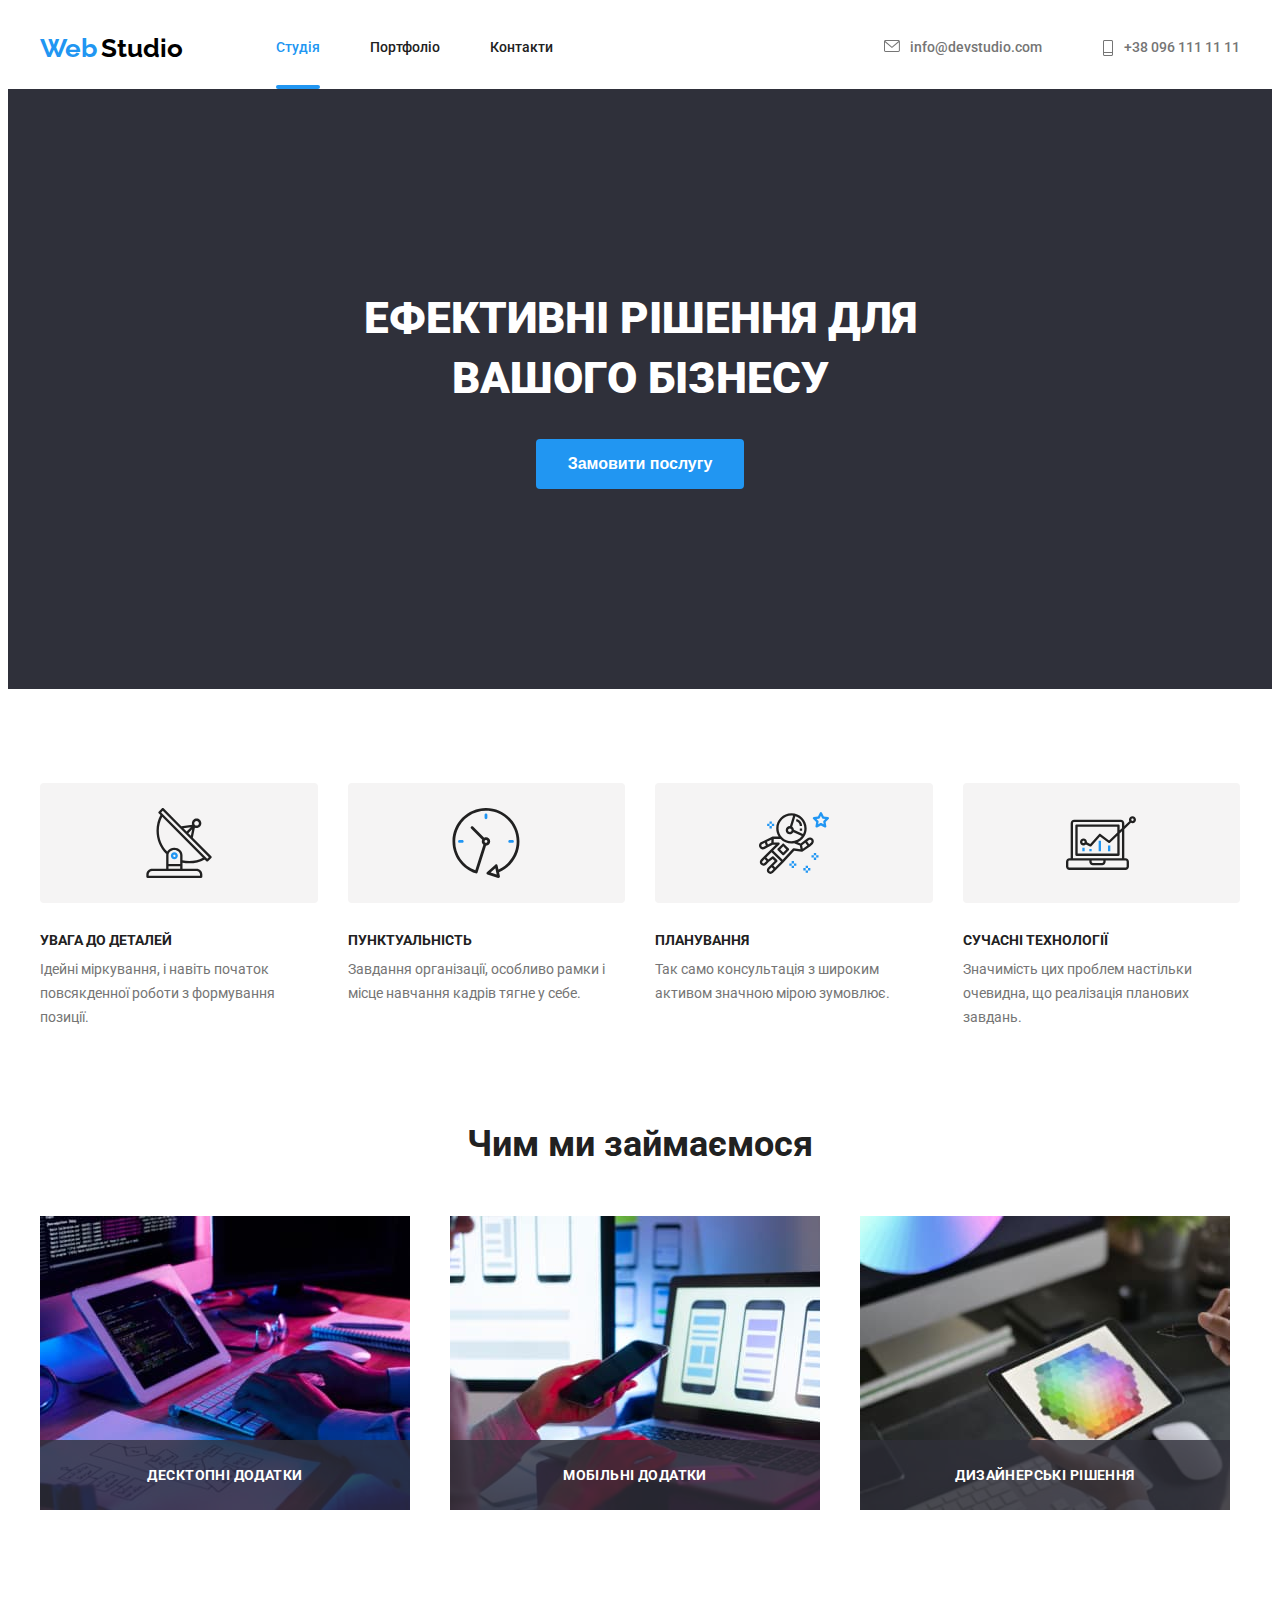
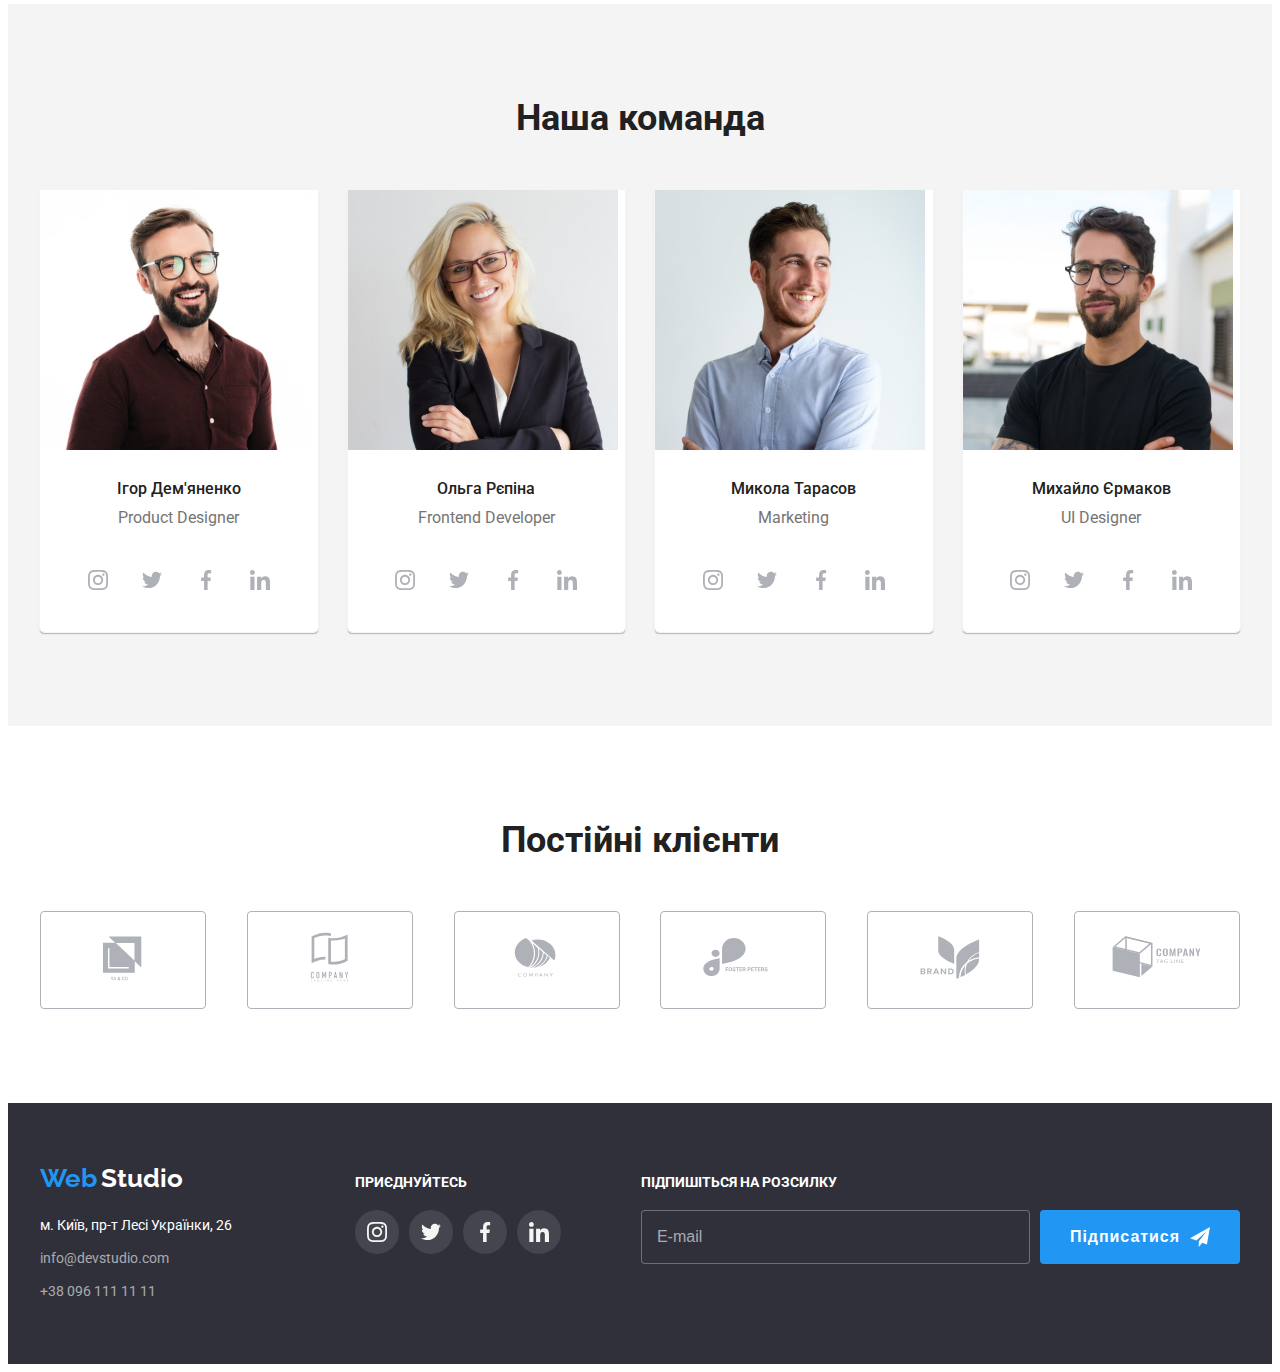
==== commit 6eb0395a: "commit" ====
--- a/index.html
+++ b/index.html
@@ -477,6 +477,3 @@
 <script src="./modal.js"></script>
 </body>
 </html>
-<div>
-    
-</div>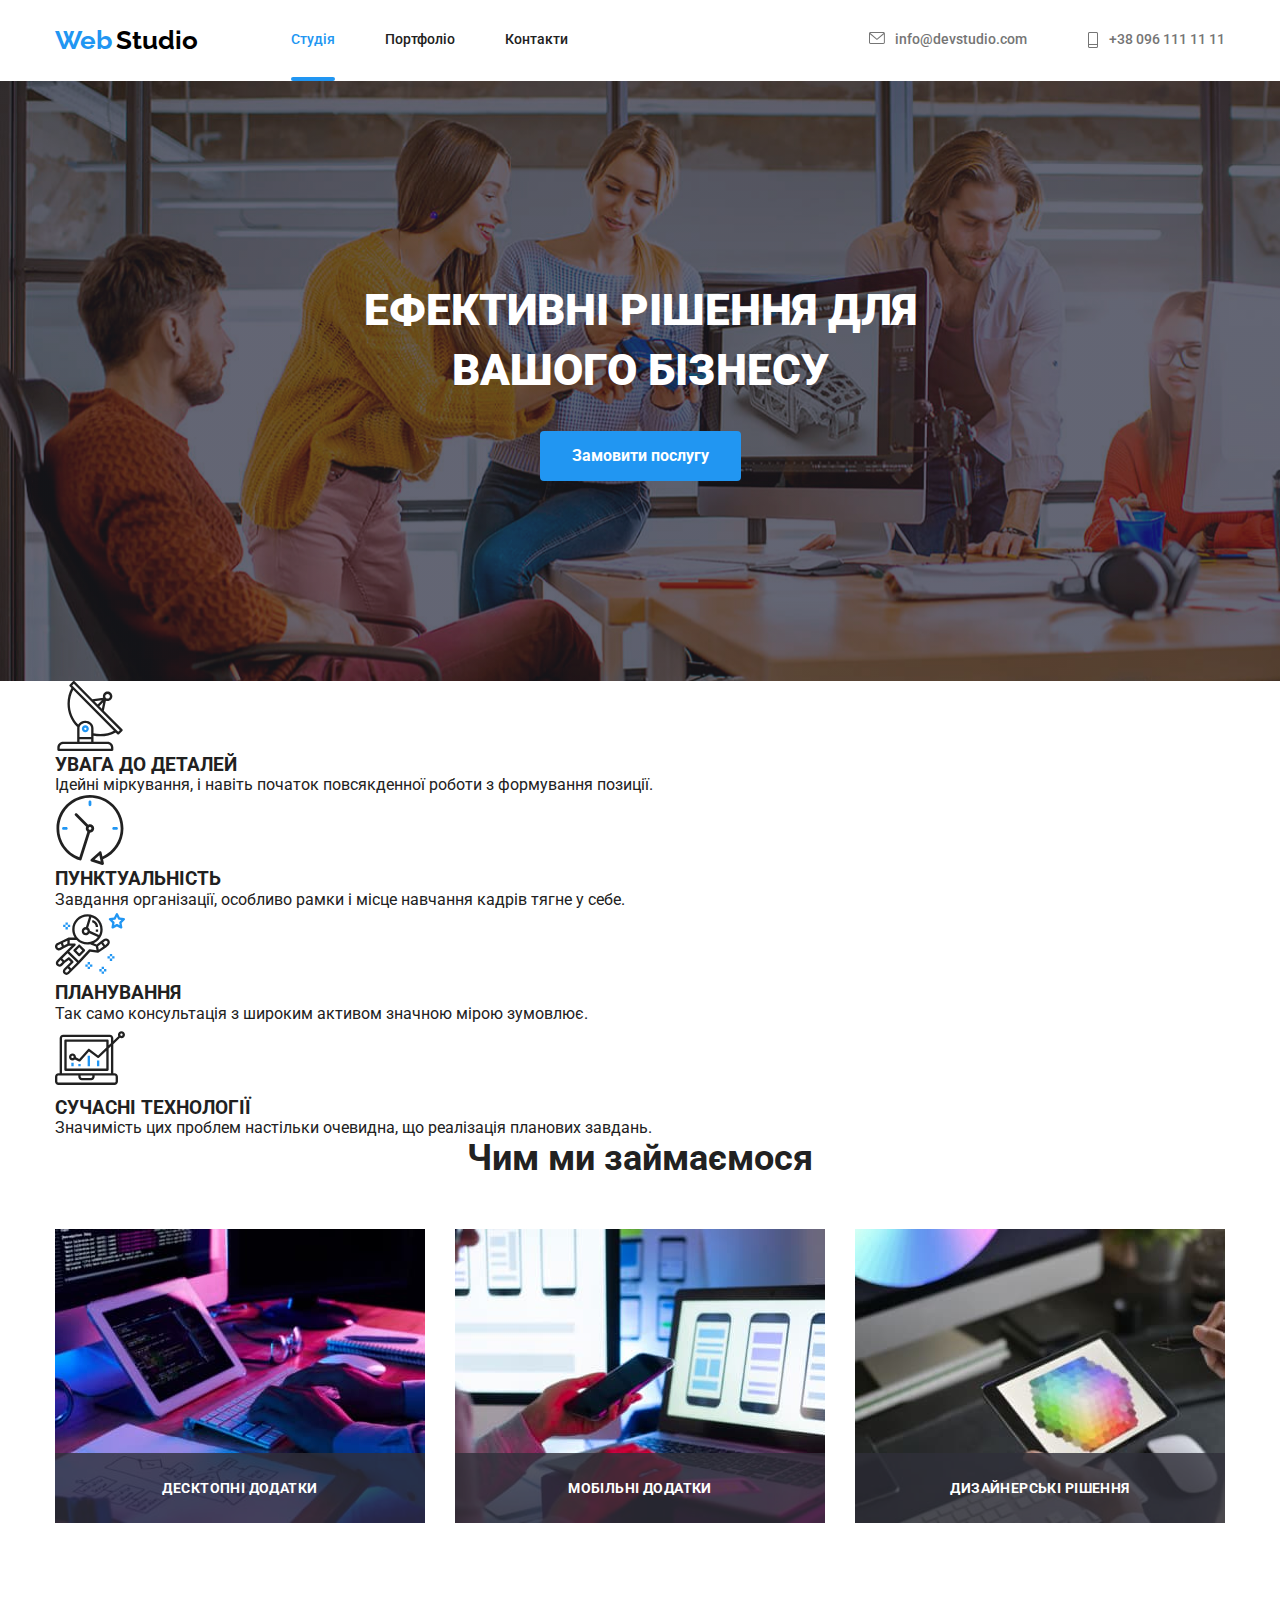
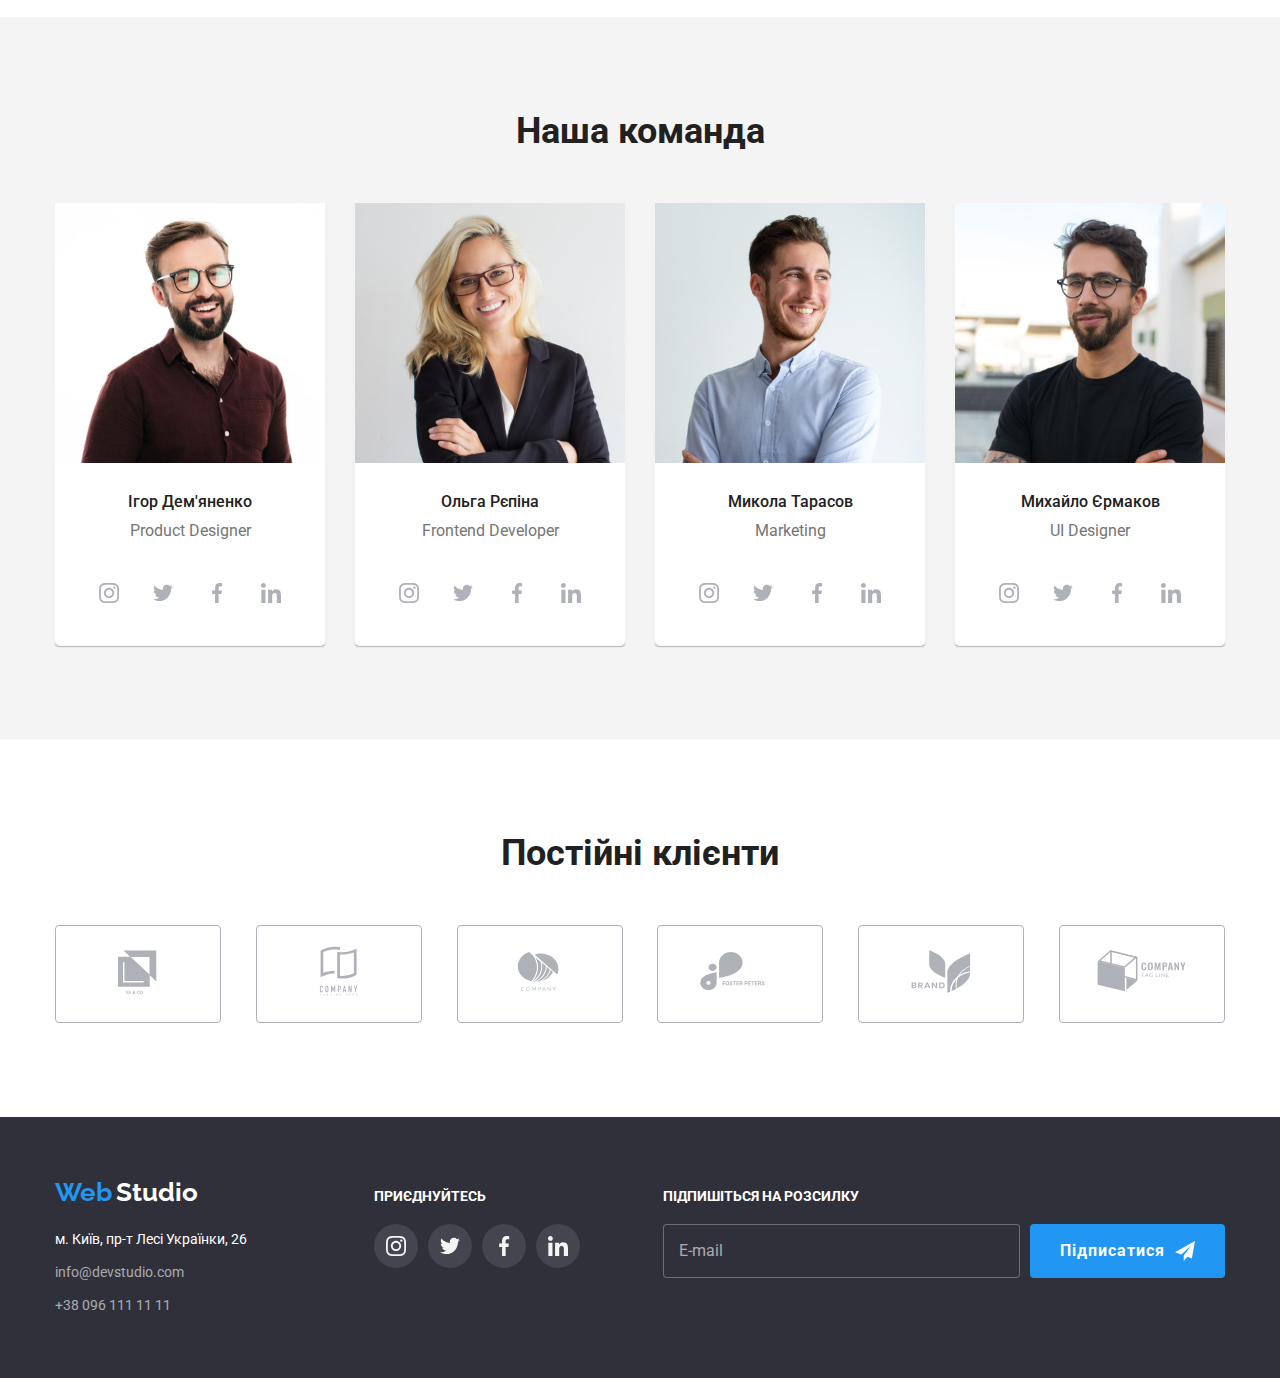
==== commit 2f05b32e: "commit" ====
--- a/index.html
+++ b/index.html
@@ -44,11 +44,10 @@
      </header> 
 
    <main>
-    <section class="hero conteiner-hero">
+    <section class="hero">
         <div class="conteiner">
-
-        <h1 class="hero-title">Ефективні рішення для <br>вашого бізнесу</h1>
-        <button class="hero-button" type="button" data-modal-open>Замовити послугу</button>
+        <h1 class="hero__title">Ефективні рішення для <br>вашого бізнесу</h1>
+        <button class="hero__button" type="button" data-modal-open>Замовити послугу</button>
     </div>
     <div class="modal-backdrop is-hidden" data-modal>
         <div class="modal">
@@ -110,56 +109,54 @@
     </section>
    
 
-   <section class="section about">
-    
-    
-    <div class="conteiner">
+   <section class="conteiner about">
+    <div class=" conteiner__about">
         <h2 class="visually-hidden">Наші переваги</h2>
         
-    <ul class="conteiner-about">
-        <li class="i-tem">
-            <div class="conteiner-about-i-tem">
-            <a class="advances-icons" href="">
-                <svg class="social-icon-about" width="70" height="70">
+    <ul class="conteiner__list">
+        <li class="conteiner__i-tem">
+            <div class="prodact">
+            <a class="prodact__image" href="">
+                <svg class="prodact__icon" width="70" height="70">
                     <use href="./img/icons.svg#icon-antenna"></use>
                 </svg>
             </a>
-        <h3 class="about-advances">УВАГА ДО ДЕТАЛЕЙ</h3>
-        <p class="about-text">Ідейні міркування, і навіть початок повсякденної роботи з формування позиції.</p>
-    </div>
-    </li>
-    <li class="i-tem">
-        <div class="conteiner-about-i-tem">
-        <a class="advances-icons" href="">
-            <svg class="social-icon-about" width="70" height="70">
+        <h3 class="prodact__name">УВАГА ДО ДЕТАЛЕЙ</h3>
+        <p class="prodact__text">Ідейні міркування, і навіть початок повсякденної роботи з формування позиції.</p>
+    </div>
+    </li>
+    <li class="conteiner__i-tem">
+        <div class="prodact">
+        <a class="prodact__image" href="">
+            <svg class="prodact__icon" width="70" height="70">
                 <use href="./img/icons.svg#icon-clock"></use>
             </svg>
         </a>
         
-    <h3 class="about-advances">ПУНКТУАЛЬНІСТЬ</h3>
-        <p class="about-text">Завдання організації, особливо рамки і місце навчання кадрів тягне у себе.</p>
-    </div>
-    </li>
-    <li class="i-tem">
-        <div class="conteiner-about-i-tem">
-        <a class="advances-icons" href="">
-            <svg class="social-icon-about" width="70" height="70">
+    <h3 class="prodact__name">ПУНКТУАЛЬНІСТЬ</h3>
+        <p class="prodact__text">Завдання організації, особливо рамки і місце навчання кадрів тягне у себе.</p>
+    </div>
+    </li>
+    <li class="conteiner__i-tem">
+        <div class="prodact">
+        <a class="prodact__image" href="">
+            <svg class="prodact__icon" width="70" height="70">
                 <use href="./img/icons.svg#icon-astronaut"></use>
             </svg>
         </a>
-        <h3 class="about-advances">ПЛАНУВАННЯ</h3>
-        <p class=about-text>Так само консультація з широким активом значною мірою зумовлює.</p>
-    </div>
-    </li>
-    <li class="i-tem">
-        <div class="conteiner-about-i-tem">
-        <a class="advances-icons" href="">
-            <svg class="social-icon-about" width="70" height="70">
+        <h3 class="prodact__name">ПЛАНУВАННЯ</h3>
+        <p class="prodact__text">Так само консультація з широким активом значною мірою зумовлює.</p>
+    </div>
+    </li>
+    <li class="conteiner__i-tem">
+        <div class="prodact">
+        <a class="prodact__image" href="">
+            <svg class="prodact__icon" width="70" height="70">
                 <use href="./img/icons.svg#icon-diagram"></use>
             </svg>
         </a>
-        <h3 class="about-advances">СУЧАСНІ ТЕХНОЛОГІЇ</h3>
-        <p class="about-text">Значимість цих проблем настільки очевидна, що реалізація планових завдань.</p>
+        <h3 class="prodact__name">СУЧАСНІ ТЕХНОЛОГІЇ</h3>
+        <p class="prodact__text">Значимість цих проблем настільки очевидна, що реалізація планових завдань.</p>
     </div>
     </li>
     </ul>
--- a/modern-normalise.css
+++ b/modern-normalise.css
@@ -0,0 +1,298 @@
+/*! modern-normalize v1.1.0 | MIT License | https://github.com/sindresorhus/modern-normalize */
+
+/*
+Document
+========
+*/
+
+/**
+Use a better box model (opinionated).
+*/
+
+*,
+::before,
+::after {
+	box-sizing: border-box;
+}
+
+/**
+Use a more readable tab size (opinionated).
+*/
+
+html {
+	-moz-tab-size: 4;
+	tab-size: 4;
+}
+
+/**
+1. Correct the line height in all browsers.
+2. Prevent adjustments of font size after orientation changes in iOS.
+*/
+
+html {
+	line-height: 1.15; /* 1 */
+	-webkit-text-size-adjust: 100%; /* 2 */
+}
+
+/*
+Sections
+========
+*/
+
+/**
+Remove the margin in all browsers.
+*/
+
+body {
+	margin: 0;
+}
+
+/**
+Improve consistency of default fonts in all browsers. (https://github.com/sindresorhus/modern-normalize/issues/3)
+*/
+
+body {
+	font-family:
+		system-ui,
+		-apple-system, /* Firefox supports this but not yet `system-ui` */
+		'Segoe UI',
+		Roboto,
+		Helvetica,
+		Arial,
+		sans-serif,
+		'Apple Color Emoji',
+		'Segoe UI Emoji';
+}
+
+/*
+Grouping content
+================
+*/
+
+/**
+1. Add the correct height in Firefox.
+2. Correct the inheritance of border color in Firefox. (https://bugzilla.mozilla.org/show_bug.cgi?id=190655)
+*/
+
+hr {
+	height: 0; /* 1 */
+	color: inherit; /* 2 */
+}
+
+/*
+Text-level semantics
+====================
+*/
+
+/**
+Add the correct text decoration in Chrome, Edge, and Safari.
+*/
+
+abbr[title] {
+	text-decoration: underline dotted;
+}
+
+/**
+Add the correct font weight in Edge and Safari.
+*/
+
+b,
+strong {
+	font-weight: bolder;
+}
+
+/**
+1. Improve consistency of default fonts in all browsers. (https://github.com/sindresorhus/modern-normalize/issues/3)
+2. Correct the odd 'em' font sizing in all browsers.
+*/
+
+code,
+kbd,
+samp,
+pre {
+	font-family:
+		ui-monospace,
+		SFMono-Regular,
+		Consolas,
+		'Liberation Mono',
+		Menlo,
+		monospace; /* 1 */
+	font-size: 1em; /* 2 */
+}
+
+/**
+Add the correct font size in all browsers.
+*/
+
+small {
+	font-size: 80%;
+}
+
+/**
+Prevent 'sub' and 'sup' elements from affecting the line height in all browsers.
+*/
+
+sub,
+sup {
+	font-size: 75%;
+	line-height: 0;
+	position: relative;
+	vertical-align: baseline;
+}
+
+sub {
+	bottom: -0.25em;
+}
+
+sup {
+	top: -0.5em;
+}
+
+/*
+Tabular data
+============
+*/
+
+/**
+1. Remove text indentation from table contents in Chrome and Safari. (https://bugs.chromium.org/p/chromium/issues/detail?id=999088, https://bugs.webkit.org/show_bug.cgi?id=201297)
+2. Correct table border color inheritance in all Chrome and Safari. (https://bugs.chromium.org/p/chromium/issues/detail?id=935729, https://bugs.webkit.org/show_bug.cgi?id=195016)
+*/
+
+table {
+	text-indent: 0; /* 1 */
+	border-color: inherit; /* 2 */
+}
+
+/*
+Forms
+=====
+*/
+
+/**
+1. Change the font styles in all browsers.
+2. Remove the margin in Firefox and Safari.
+*/
+
+button,
+input,
+optgroup,
+select,
+textarea {
+	font-family: inherit; /* 1 */
+	font-size: 100%; /* 1 */
+	line-height: 1.15; /* 1 */
+	margin: 0; /* 2 */
+}
+
+/**
+Remove the inheritance of text transform in Edge and Firefox.
+1. Remove the inheritance of text transform in Firefox.
+*/
+
+button,
+select { /* 1 */
+	text-transform: none;
+}
+
+/**
+Correct the inability to style clickable types in iOS and Safari.
+*/
+
+button,
+[type='button'],
+[type='reset'],
+[type='submit'] {
+	-webkit-appearance: button;
+}
+
+/**
+Remove the inner border and padding in Firefox.
+*/
+
+::-moz-focus-inner {
+	border-style: none;
+	padding: 0;
+}
+
+/**
+Restore the focus styles unset by the previous rule.
+*/
+
+:-moz-focusring {
+	outline: 1px dotted ButtonText;
+}
+
+/**
+Remove the additional ':invalid' styles in Firefox.
+See: https://github.com/mozilla/gecko-dev/blob/2f9eacd9d3d995c937b4251a5557d95d494c9be1/layout/style/res/forms.css#L728-L737
+*/
+
+:-moz-ui-invalid {
+	box-shadow: none;
+}
+
+/**
+Remove the padding so developers are not caught out when they zero out 'fieldset' elements in all browsers.
+*/
+
+legend {
+	padding: 0;
+}
+
+/**
+Add the correct vertical alignment in Chrome and Firefox.
+*/
+
+progress {
+	vertical-align: baseline;
+}
+
+/**
+Correct the cursor style of increment and decrement buttons in Safari.
+*/
+
+::-webkit-inner-spin-button,
+::-webkit-outer-spin-button {
+	height: auto;
+}
+
+/**
+1. Correct the odd appearance in Chrome and Safari.
+2. Correct the outline style in Safari.
+*/
+
+[type='search'] {
+	-webkit-appearance: textfield; /* 1 */
+	outline-offset: -2px; /* 2 */
+}
+
+/**
+Remove the inner padding in Chrome and Safari on macOS.
+*/
+
+::-webkit-search-decoration {
+	-webkit-appearance: none;
+}
+
+/**
+1. Correct the inability to style clickable types in iOS and Safari.
+2. Change font properties to 'inherit' in Safari.
+*/
+
+::-webkit-file-upload-button {
+	-webkit-appearance: button; /* 1 */
+	font: inherit; /* 2 */
+}
+
+/*
+Interactive
+===========
+*/
+
+/*
+Add the correct display in Chrome and Safari.
+*/
+
+summary {
+	display: list-item;
+}
--- a/css/main.min.css
+++ b/css/main.min.css
@@ -1 +1 @@
-body{color:#212121;font-family:"Roboto",sans-serif;text-decoration:none}h1,h2,h3,h4,h5,h6,p,ul{margin:0;padding:0}.conteiner{width:1200px;padding-left:15px;padding-right:15px;margin-left:auto;margin-right:auto}li{list-style-type:none;padding-left:0;margin:0}a{text-decoration:none}img{display:block;max-width:100%;height:auto}.section{padding:94px 0}.link{display:-webkit-box;display:-ms-flexbox;display:flex;-webkit-box-pack:center;-ms-flex-pack:center;justify-content:center;-webkit-box-align:center;-ms-flex-align:center;align-items:center;-webkit-transition:color 250ms cubic-bezier(0.4, 0, 0.2, 1);transition:color 250ms cubic-bezier(0.4, 0, 0.2, 1)}.visually-hidden{position:absolute;white-space:nowrap;width:1px;height:1px;overflow:hidden;border:0;padding:0;clip:rect(0 0 0 0);-webkit-clip-path:inset(50%);clip-path:inset(50%);margin:-1px}.logo{margin-top:25px;margin-bottom:25px;margin-right:93px}.span{font-family:"Raleway",sans-serif;font-weight:700;font-size:26px;line-height:1.19;text-decoration:none}.span-web{color:#2196f2}.span-studio{color:#000}.site-nav,.auto-nav{display:-webkit-box;display:-ms-flexbox;display:flex;margin-top:0;margin-bottom:0;font-weight:500;font-size:14px;line-height:1.14}.header-auto-nav{padding-top:32px;padding-bottom:32px}.link-nav-site:hover,.link-nav-site:focus{color:#2196f2}.header::after{content:"";position:absolute;width:100%;height:1px;background-color:#ececec;left:0;bottom:-1px;background-size:contain}.link-nav-site{position:relative;padding-top:32px;padding-bottom:32px;display:inline-block;color:#212121;-webkit-transition:color 250ms cubic-bezier(0.4, 0, 0.2, 1);transition:color 250ms cubic-bezier(0.4, 0, 0.2, 1)}.link-nav-site::after{content:"";position:absolute;width:0%;height:4px;border-radius:2px;background-color:#2196f2;left:0;bottom:-1px;background-size:contain}.link-nav-site.current::after{width:100%}.current{color:#2196f2}.site-nav .header-site-nav+.header-site-nav{margin-left:50px}.link-nav-auto{color:#757575;margin-right:auto;-webkit-transition:color 250ms cubic-bezier(0.4, 0, 0.2, 1);transition:color 250ms cubic-bezier(0.4, 0, 0.2, 1);display:-webkit-box;display:-ms-flexbox;display:flex}.mail-tel-icons{margin-right:10px;fill:currentColor}.link-nav-auto:hover,.link-nav-auto:focus{color:#2196f2}.auto-nav:hover .auto-nav:focus{color:#2196f2}.auto-nav .header-auto-nav+.header-auto-nav{margin-left:50px}.auto-nav{margin-left:auto;padding-left:0;color:#000}.conteiner-item{display:-webkit-box;display:-ms-flexbox;display:flex;text-align:center}.header{position:relative}.conteiner-item::after .current{content:"";position:absolute;width:100%;height:1px;background-color:#ececec;bottom:-1px;left:0}.modal-backdrop{position:fixed;top:0;bottom:0;left:0;right:0;background-color:rgba(0,0,0,.2);-webkit-transition:opacity 250ms cubic-bezier(0.4, 0, 0.2, 1),visibility 250ms cubic-bezier(0.4, 0, 0.2, 1);transition:opacity 250ms cubic-bezier(0.4, 0, 0.2, 1),visibility 250ms cubic-bezier(0.4, 0, 0.2, 1)}.modal-backdrop.is-hidden .modal{-webkit-transform:translate(-50%, -50%) scale(1.3);transform:translate(-50%, -50%) scale(1.3)}.modal{width:528px;height:581px;position:absolute;top:50%;left:50%;-webkit-transform:translate(-50%, -50%) scale(1);transform:translate(-50%, -50%) scale(1);background-color:#fff;border-radius:4px;-webkit-box-shadow:0px 2px 1px 0px;box-shadow:0px 2px 1px 0px;padding:40px;-webkit-transition:-webkit-transform 250ms cubic-bezier(0.4, 0, 0.2, 1);transition:-webkit-transform 250ms cubic-bezier(0.4, 0, 0.2, 1);transition:transform 250ms cubic-bezier(0.4, 0, 0.2, 1);transition:transform 250ms cubic-bezier(0.4, 0, 0.2, 1), -webkit-transform 250ms cubic-bezier(0.4, 0, 0.2, 1)}.modal-text{-webkit-box-pack:center;-ms-flex-pack:center;justify-content:center;-webkit-box-align:center;-ms-flex-align:center;align-items:center;font-weight:bold;font-size:20px;line-height:calc 1.15;color:var(-- #212121);margin-bottom:30px}.form-modal{position:relative;margin-bottom:20px;display:block;margin:0}.form-label{display:-webkit-box;display:-ms-flexbox;display:flex;position:absolute;top:0;left:0;-webkit-transform:translateY(-120%);transform:translateY(-120%);font-size:12px;font-weight:400px;color:#757575}.form-modal-line{display:-webkit-box;display:-ms-flexbox;display:flex;width:100%;margin:0;padding-top:10px;padding-bottom:10px;padding-left:35px;font:inherit;border-radius:4px;border:1px solid rgba(33,33,33,.2);margin-bottom:28px;cursor:pointer;position:relative}.comment{resize:none;height:120px;font-size:12px;line-height:1.1666666667;letter-spacing:.01em;margin-bottom:20px;padding-left:16px}.form-modal-line::-webkit-input-placeholder{color:rgba(117,117,117,.5)}.form-modal-line::-moz-placeholder{color:rgba(117,117,117,.5)}.form-modal-line:-ms-input-placeholder{color:rgba(117,117,117,.5)}.form-modal-line::-ms-input-placeholder{color:rgba(117,117,117,.5)}.form-modal-line::placeholder{color:rgba(117,117,117,.5)}.form-svg{position:relative}.svg-modal-form{display:-webkit-box;display:-ms-flexbox;display:flex;position:absolute;-webkit-box-pack:center;-ms-flex-pack:center;justify-content:center;-webkit-box-align:center;-ms-flex-align:center;align-items:center;top:0px;left:12px;-webkit-transform:translateY(60%);transform:translateY(60%);fill:#212121}.check-mark-label{margin:auto;display:-webkit-box;display:-ms-flexbox;display:flex;-webkit-box-pack:center;-ms-flex-pack:center;justify-content:center;-webkit-box-align:center;-ms-flex-align:center;align-items:center;cursor:pointer}.check-mark-icon{width:16px;height:15px;border:2px solid #212121;border-radius:2px;margin-right:8px}.check-mark-label .check-mark{fill:rgba(0,0,0,0)}.check-mark{display:-webkit-box;display:-ms-flexbox;display:flex;-webkit-box-pack:center;-ms-flex-pack:center;justify-content:center;-webkit-box-align:center;-ms-flex-align:center;align-items:center;border-color:#212121;margin-bottom:30px}.check-mark-label{font-weight:400px;font-size:14px;line-height:calc 1.7142857143;letter-spacing:.03em;color:#757575}.check-mark input:checked+.check-mark-label .check-mark-span{fill:#fff}.check-mark input:checked+.check-mark-label .check-mark-icon{background-color:#2196f2;border:none}.contract{color:#2196f2;border-bottom:1px solid #2196f2;letter-spacing:.03em;margin-left:8px}input{border:none;-webkit-appearance:none;-ms-appearance:none;-moz-appearance:none;appearance:none;outline:none}.form-modal-line:valid+.svg-modal-form,.form-modal-line:focus{outline:#2196f2;border-color:#2196f2}.form-modal-line:valid,.form-modal-line:focus+.svg-modal-form{fill:#2196f2}.comment:valid+.check-mark-span,.comment:focus{outline:#2196f2;border-color:#2196f2}.close-sing{position:absolute;display:-webkit-box;display:-ms-flexbox;display:flex;-webkit-box-pack:center;-ms-flex-pack:center;justify-content:center;cursor:pointer;-webkit-box-align:center;-ms-flex-align:center;align-items:center;top:10px;right:10px;width:30px;height:30px;border:1px solid rgba(0,0,0,.1);border-radius:50%}.button-modal{background-color:#2196f2;color:#fff;padding:10px 52px;-webkit-box-pack:center;-ms-flex-pack:center;justify-content:center;-webkit-box-align:center;-ms-flex-align:center;align-items:center;border-radius:4px;border:1px solid #2196f2;font-weight:bold;font-size:16px;line-height:1.875;letter-spacing:.06em;cursor:pointer}.is-hidden{visibility:hidden;opacity:0;pointer-events:none}.conteiner-hero{text-align:center;max-width:1600px;margin-left:auto;margin-right:auto;padding:200px 0;background-color:#2f303a;background-image:linear-gradient rgba(47,48,58,.4),rgba(47,48,58,.4),url(./img/team.jpg)}.hero-title{margin-top:0;margin-bottom:30px;font-weight:900;font-size:44px;line-height:1.36;color:#fff;text-transform:uppercase}.hero-button{padding:10px 32px;font-weight:700;font-size:16px;line-height:1.87;color:#fff;background-color:#2196f2;border:none;border-radius:4px;cursor:pointer}.hero-button:hover,.hero-button:focus{color:#f5f5f5}.about-advances{margin-top:0;margin-bottom:10px;font-size:14px;line-height:1.14}.conteiner-about{display:-webkit-box;display:-ms-flexbox;display:flex;-webkit-box-pack:center;-ms-flex-pack:center;justify-content:center;padding-left:0;padding-right:0;margin:0}.conteiner-about .i-tem+.i-tem{margin-left:30px}.advances-icons{display:-webkit-box;display:-ms-flexbox;display:flex;-webkit-box-align:center;-ms-flex-align:center;align-items:center;-webkit-box-pack:center;-ms-flex-pack:center;justify-content:center;padding:25px 100px;border-radius:4px;background-color:#f5f4f4;margin-bottom:30px}.about-text{margin-top:0;margin-bottom:0;font-size:14px;line-height:1.71;color:#757575}.about-icons{display:-webkit-box;display:-ms-flexbox;display:flex}.visually-hidden-icons{padding:25px 100px;margin-right:30px;margin-bottom:30px;-webkit-box-align:center;-ms-flex-align:center;align-items:center;background-color:#f5f4f4;border-radius:4px}.visually-hidden-icons:last-child{margin-right:0}.work{padding-top:0}.conteiner-work{display:-webkit-box;display:-ms-flexbox;display:flex;-webkit-box-align:center;-ms-flex-align:center;align-items:center;padding-left:0;gap:30px}.i-tem{width:calc((100% - 60px)/3)}.conteiner-work .i-tem:nth-child(3n){margin-right:0}.work-jpg{position:relative}.dodatok{position:absolute;display:-webkit-box;display:-ms-flexbox;display:flex;-webkit-box-align:center;-ms-flex-align:center;align-items:center;-webkit-box-pack:center;-ms-flex-pack:center;justify-content:center;color:#fff;bottom:0;min-height:70px;min-width:370px;background-color:rgba(47,48,58,.8);font-size:14px;font-weight:bold;line-height:1.1428571429;letter-spacing:.03em;text-transform:uppercase}.title-work{margin-bottom:0}.team{background-color:#f5f4f4}.team-item{text-align:center}.title-list-team .team-item{width:calc((100% - 90px)/4);margin-left:0px}.social-icons{display:-webkit-box;display:-ms-flexbox;display:flex;-webkit-box-pack:center;-ms-flex-pack:center;justify-content:center;-webkit-box-align:center;-ms-flex-align:center;align-items:center}.social-icons.list{margin-top:30px}.social-icon{fill:#afb1b8}.social-link:hover .social-icon{fill:#fff}.title-list-team .social-link{width:100%;height:100%;display:-webkit-box;display:-ms-flexbox;display:flex;-webkit-box-align:center;-ms-flex-align:center;align-items:center;-webkit-box-pack:center;-ms-flex-pack:center;justify-content:center}.social-link .link{-webkit-transition:color 250ms cubic-bezier(0.4, 0, 0.2, 1);transition:color 250ms cubic-bezier(0.4, 0, 0.2, 1)}.title-list-team .social-item{width:44px;height:44px;background-color:#fff;margin-right:10px;border-radius:50%}.title-list-team .social-item:hover,.title-list-team .social-item:focus{background-color:#2196f2}.title-list-team .social-item:last-child{margin-right:0}.title-list-team .team-item:not(:last-child){margin-right:30px}.title{text-align:center;margin-top:0;margin-bottom:50px;font-size:36px;line-height:1.16}.title-list-team{display:-webkit-box;display:-ms-flexbox;display:flex;padding-left:0;margin-top:0}.title-name-team{font-weight:500;font-size:16px;line-height:1.18}.text-name-team{font-size:16px;line-height:1.18;color:#757575;margin-top:10px}.team-item{margin-left:0;outline:1px solid #f5f4f4;-webkit-box-shadow:0px 1px 3px rgba(0,0,0,.12),0px 1px 1px rgba(0,0,0,.14),0px 2px 1px rgba(0,0,0,.2);box-shadow:0px 1px 3px rgba(0,0,0,.12),0px 1px 1px rgba(0,0,0,.14),0px 2px 1px rgba(0,0,0,.2);border-radius:0px 0px 4px 4px;background-color:#fff}.card-text{padding-top:30px;padding-bottom:30px}.clients-baza{display:-webkit-box;display:-ms-flexbox;display:flex;-webkit-box-pack:justify;-ms-flex-pack:justify;justify-content:space-between}.client-baza{margin-right:30px;padding:16px 32px;border:1px solid #afb1b8;border-radius:4px;-webkit-transition:color 250ms cubic-bezier(0.4, 0, 0.2, 1);transition:color 250ms cubic-bezier(0.4, 0, 0.2, 1);cursor:pointer}.client-baza:last-child{margin-right:0}.client-baza-icon{fill:#afb1b8;-webkit-transition:color 250ms cubic-bezier(0.4, 0, 0.2, 1);transition:color 250ms cubic-bezier(0.4, 0, 0.2, 1)}.client-baza:hover{fill:#2196f2;border-color:#2196f2}.client-baza:hover .client-baza-svg{fill:#2196f2;border-color:#2196f2}.footer-web .conteiner{display:-webkit-box;display:-ms-flexbox;display:flex;-webkit-box-pack:justify;-ms-flex-pack:justify;justify-content:space-between;-webkit-box-align:baseline;-ms-flex-align:baseline;align-items:baseline}.footer-web{background-color:#2f303a;display:-webkit-box;display:-ms-flexbox;display:flex;-webkit-box-pack:justify;-ms-flex-pack:justify;justify-content:space-between;margin-left:0;margin-right:0;padding-top:60px;padding-bottom:60px}.span-studio-white{color:#fff}.adress-i-tem{margin-top:20px;margin-bottom:0;padding-left:0}.adress-footer{font-style:normal;text-decoration:none;font-weight:400px;font-size:14px;line-height:1.71;color:rgba(255,255,255,.6);width:1600px;height:648px;left:0px;top:2094px;-webkit-transition:color 250ms cubic-bezier(0.4, 0, 0.2, 1);transition:color 250ms cubic-bezier(0.4, 0, 0.2, 1)}.adress-footer-adress{color:#fff}.adress-footer:hover,.adress-footer:focus{color:#fff}.i-tem-footer{margin-top:9px}.welcome{font-size:14px;line-height:16px;color:#fff;text-transform:uppercase;margin-bottom:20px}.welcome-social-link.link{display:-webkit-box;display:-ms-flexbox;display:flex;-webkit-box-pack:center;-ms-flex-pack:center;justify-content:center;-webkit-box-align:center;-ms-flex-align:center;align-items:center;width:44px;height:44px;background-color:rgba(255,255,255,.1);border-radius:50%;margin-right:10px;-webkit-transition:250ms cubic-bezier(0.4, 0, 0.2, 1);transition:250ms cubic-bezier(0.4, 0, 0.2, 1)}.welcome-social-item:last-child .welcome-social-link{margin-right:0}.welcome-social-icon{fill:#f5f5f5;gap:10px}.welcome-social-link.link:hover,.welcome-social-link.link:focus{fill:#fff;background-color:#2196f2}.social-item{-webkit-transition:250ms cubic-bezier(0.4, 0, 0.2, 1);transition:250ms cubic-bezier(0.4, 0, 0.2, 1)}.welcome-social-link{width:100%;height:100%;display:-webkit-box;display:-ms-flexbox;display:flex;-webkit-box-align:center;-ms-flex-align:center;align-items:center;-webkit-box-pack:center;-ms-flex-pack:center;justify-content:center}.welcome-social-icons{display:-webkit-box;display:-ms-flexbox;display:flex}.footer-button{display:-webkit-box;display:-ms-flexbox;display:flex;-webkit-box-align:center;-ms-flex-align:center;align-items:center;-webkit-box-pack:center;-ms-flex-pack:center;justify-content:center;letter-spacing:.06em;padding:10px 28px;margin-left:10px;font-size:16px;font-weight:bold;line-height:1.875;border-radius:4px;border:2px solid #2196f2;background-color:#2196f2;color:#fff}.button-icon{display:-webkit-box;display:-ms-flexbox;display:flex}.social-icon-button{margin-left:10px}.button-comment{width:357px;display:-webkit-box;display:-ms-flexbox;display:flex;-webkit-box-flex:1;-ms-flex-positive:1;flex-grow:1;outline:none;-webkit-box-pack:center;-ms-flex-pack:center;justify-content:center;-webkit-box-align:center;-ms-flex-align:center;align-items:center;border-radius:4px;border:1px solid rgba(255,255,255,.3);background-color:#2f303a;color:#fff;padding:15px}.button-comment::-webkit-input-placeholder{font-size:16px;font-weight:normal;color:rgba(255,255,255,.6)}.button-comment::-moz-placeholder{font-size:16px;font-weight:normal;color:rgba(255,255,255,.6)}.button-comment:-ms-input-placeholder{font-size:16px;font-weight:normal;color:rgba(255,255,255,.6)}.button-comment::-ms-input-placeholder{font-size:16px;font-weight:normal;color:rgba(255,255,255,.6)}.button-comment::placeholder{font-size:16px;font-weight:normal;color:rgba(255,255,255,.6)}.button{display:-webkit-box;display:-ms-flexbox;display:flex;text-align:center;-webkit-box-pack:center;-ms-flex-pack:center;justify-content:center;margin-bottom:50px;padding-left:0}.button-item:not(:first-child){margin-left:8px}.button-list{display:-webkit-box;display:-ms-flexbox;display:flex;padding-left:22px;padding-right:22px;padding-top:6px;padding-bottom:6px;margin-right:0px;font-weight:500;font-size:16px;line-height:1.625;color:var(-- #212121);background-color:#f5f4f4;border-radius:4px;cursor:pointer;-webkit-transition:250ms cubic-bezier(0.4, 0, 0.2, 1);transition:250ms cubic-bezier(0.4, 0, 0.2, 1)}.button-list:hover,.button-list:focus{color:#fff;background-color:#2196f2}.name-portfolio{font-size:18px;line-height:2}.text-portfolio-site{font-weight:400px;font-size:16px;line-height:1.87;color:#757575;margin-top:0;margin-bottom:0}.conteiner-portfolio{display:-webkit-box;display:-ms-flexbox;display:flex;-ms-flex-wrap:wrap;flex-wrap:wrap;gap:30px;-webkit-box-pack:center;-ms-flex-pack:center;justify-content:center}.portfolio{-webkit-box-align:stretch;-ms-flex-align:stretch;align-items:stretch}.portfolio:nth-child(3n){margin-right:0}.portfolio:nth-last-child(-n+3){margin-bottom:0}.name-portfolio{margin-bottom:4px}.card{outline:1px solid #f5f4f4;-webkit-box-shadow:0px 1px 3px rgba(0,0,0,.12),0px 1px 1px rgba(0,0,0,.14),0px 2px 1px rgba(0,0,0,.2);box-shadow:0px 1px 3px rgba(0,0,0,.12),0px 1px 1px rgba(0,0,0,.14),0px 2px 1px rgba(0,0,0,.2);cursor:pointer;-webkit-transition:-webkit-transform 250ms cubic-bezier(0.4, 0, 0.2, 1);transition:-webkit-transform 250ms cubic-bezier(0.4, 0, 0.2, 1);transition:transform 250ms cubic-bezier(0.4, 0, 0.2, 1);transition:transform 250ms cubic-bezier(0.4, 0, 0.2, 1), -webkit-transform 250ms cubic-bezier(0.4, 0, 0.2, 1)}.card-content{padding:20px 24px}.img-wrapper{position:relative;overflow:hidden;background-size:contain}.text-card{position:absolute;display:-webkit-box;display:-ms-flexbox;display:flex;-webkit-box-pack:center;-ms-flex-pack:center;justify-content:center;-webkit-box-align:center;-ms-flex-align:center;align-items:center;font-size:18px;top:0;left:0;right:0;bottom:0;padding:24px;line-height:1.3333333333;background-color:rgba(33,150,243,.9);color:#f5f5f5;-webkit-transform:translateY(100%);transform:translateY(100%);-webkit-transition:-webkit-transform 250ms cubic-bezier(0.4, 0, 0.2, 1);transition:-webkit-transform 250ms cubic-bezier(0.4, 0, 0.2, 1);transition:transform 250ms cubic-bezier(0.4, 0, 0.2, 1);transition:transform 250ms cubic-bezier(0.4, 0, 0.2, 1), -webkit-transform 250ms cubic-bezier(0.4, 0, 0.2, 1)}.card:hover .text-card{-webkit-transform:translateY(0);transform:translateY(0);outline:none}.portfolio:hover{-webkit-box-shadow:0px 1px 1px rgba(0,0,0,.12),0px 4px 4px rgba(0,0,0,.06),1px 4px 6px rgba(0,0,0,.16);box-shadow:0px 1px 1px rgba(0,0,0,.12),0px 4px 4px rgba(0,0,0,.06),1px 4px 6px rgba(0,0,0,.16)}/*# sourceMappingURL=main.min.css.map */+body{color:#212121;font-family:"Roboto",sant-serif;text-decoration:none}h1,h2,h3,h4,h5,h6,p,ul{margin:0;padding:0}.conteiner{width:1200px;padding-left:15px;padding-right:15px;margin-left:auto;margin-right:auto}li{list-style-type:none;padding-left:0;margin:0}a{text-decoration:none}img{display:block;max-width:100%;height:auto}.section{padding:94px 0}.link{display:-webkit-box;display:-ms-flexbox;display:flex;-webkit-box-pack:center;-ms-flex-pack:center;justify-content:center;-webkit-box-align:center;-ms-flex-align:center;align-items:center;-webkit-transition:color 250ms cubic-bezier(0.4, 0, 0.2, 1);transition:color 250ms cubic-bezier(0.4, 0, 0.2, 1)}.visually-hidden{position:absolute;white-space:nowrap;width:1px;height:1px;overflow:hidden;border:0;padding:0;clip:rect(0 0 0 0);-webkit-clip-path:inset(50%);clip-path:inset(50%);margin:-1px}.logo{margin-top:25px;margin-bottom:25px;margin-right:93px}.span{font-family:"Raleway",sant-serif;font-weight:700;font-size:26px;line-height:1.19;text-decoration:none}.span-web{color:#2196f2}.span-studio{color:#000}.site-nav,.auto-nav{display:-webkit-box;display:-ms-flexbox;display:flex;margin-top:0;margin-bottom:0;font-weight:500;font-size:14px;line-height:1.14}.header-auto-nav{padding-top:32px;padding-bottom:32px}.link-nav-site:hover,.link-nav-site:focus{color:#2196f2}.header::after{content:"";position:absolute;width:100%;height:1px;background-color:#ececec;left:0;bottom:-1px;background-size:contain}.link-nav-site{position:relative;padding-top:32px;padding-bottom:32px;display:inline-block;color:#212121;-webkit-transition:color 250ms cubic-bezier(0.4, 0, 0.2, 1);transition:color 250ms cubic-bezier(0.4, 0, 0.2, 1)}.link-nav-site::after{content:"";position:absolute;width:0%;height:4px;border-radius:2px;background-color:#2196f2;left:0;bottom:-1px;background-size:contain}.link-nav-site.current::after{width:100%}.current{color:#2196f2}.site-nav .header-site-nav+.header-site-nav{margin-left:50px}.link-nav-auto{color:#757575;margin-right:auto;-webkit-transition:color 250ms cubic-bezier(0.4, 0, 0.2, 1);transition:color 250ms cubic-bezier(0.4, 0, 0.2, 1);display:-webkit-box;display:-ms-flexbox;display:flex}.mail-tel-icons{margin-right:10px;fill:currentColor}.link-nav-auto:hover,.link-nav-auto:focus{color:#2196f2}.auto-nav:hover .auto-nav:focus{color:#2196f2}.auto-nav .header-auto-nav+.header-auto-nav{margin-left:50px}.auto-nav{margin-left:auto;padding-left:0;color:#000}.conteiner-item{display:-webkit-box;display:-ms-flexbox;display:flex;text-align:center}.header{position:relative}.conteiner-item::after .current{content:"";position:absolute;width:100%;height:1px;background-color:#ececec;bottom:-1px;left:0}.modal-backdrop{position:fixed;top:0;bottom:0;left:0;right:0;background-color:rgba(0,0,0,.2);-webkit-transition:opacity 250ms cubic-bezier(0.4, 0, 0.2, 1),visibility 250ms cubic-bezier(0.4, 0, 0.2, 1);transition:opacity 250ms cubic-bezier(0.4, 0, 0.2, 1),visibility 250ms cubic-bezier(0.4, 0, 0.2, 1)}.modal-backdrop.is-hidden .modal{-webkit-transform:translate(-50%, -50%) scale(1.3);transform:translate(-50%, -50%) scale(1.3)}.modal{width:528px;height:581px;position:absolute;top:50%;left:50%;-webkit-transform:translate(-50%, -50%) scale(1);transform:translate(-50%, -50%) scale(1);background-color:#fff;border-radius:4px;-webkit-box-shadow:0px 2px 1px 0px;box-shadow:0px 2px 1px 0px;padding:40px;-webkit-transition:-webkit-transform 250ms cubic-bezier(0.4, 0, 0.2, 1);transition:-webkit-transform 250ms cubic-bezier(0.4, 0, 0.2, 1);transition:transform 250ms cubic-bezier(0.4, 0, 0.2, 1);transition:transform 250ms cubic-bezier(0.4, 0, 0.2, 1), -webkit-transform 250ms cubic-bezier(0.4, 0, 0.2, 1)}.modal-text{-webkit-box-pack:center;-ms-flex-pack:center;justify-content:center;-webkit-box-align:center;-ms-flex-align:center;align-items:center;font-weight:bold;font-size:20px;line-height:calc 1.15;color:var(-- #212121);margin-bottom:30px}.form-modal{position:relative;margin-bottom:20px;display:block;margin:0}.form-label{display:-webkit-box;display:-ms-flexbox;display:flex;position:absolute;top:0;left:0;-webkit-transform:translateY(-120%);transform:translateY(-120%);font-size:12px;font-weight:400px;color:#757575}.form-modal-line{display:-webkit-box;display:-ms-flexbox;display:flex;width:100%;margin:0;padding-top:10px;padding-bottom:10px;padding-left:35px;font:inherit;border-radius:4px;border:1px solid rgba(33,33,33,.2);margin-bottom:28px;cursor:pointer;position:relative}.comment{resize:none;height:120px;font-size:12px;line-height:1.1666666667;letter-spacing:.01em;margin-bottom:20px;padding-left:16px}.form-modal-line::-webkit-input-placeholder{color:rgba(117,117,117,.5)}.form-modal-line::-moz-placeholder{color:rgba(117,117,117,.5)}.form-modal-line:-ms-input-placeholder{color:rgba(117,117,117,.5)}.form-modal-line::-ms-input-placeholder{color:rgba(117,117,117,.5)}.form-modal-line::placeholder{color:rgba(117,117,117,.5)}.form-svg{position:relative}.svg-modal-form{display:-webkit-box;display:-ms-flexbox;display:flex;position:absolute;-webkit-box-pack:center;-ms-flex-pack:center;justify-content:center;-webkit-box-align:center;-ms-flex-align:center;align-items:center;top:0px;left:12px;-webkit-transform:translateY(60%);transform:translateY(60%);fill:#212121}.check-mark-label{margin:auto;display:-webkit-box;display:-ms-flexbox;display:flex;-webkit-box-pack:center;-ms-flex-pack:center;justify-content:center;-webkit-box-align:center;-ms-flex-align:center;align-items:center;cursor:pointer}.check-mark-icon{width:16px;height:15px;border:2px solid #212121;border-radius:2px;margin-right:8px}.check-mark-label .check-mark{fill:rgba(0,0,0,0)}.check-mark{display:-webkit-box;display:-ms-flexbox;display:flex;-webkit-box-pack:center;-ms-flex-pack:center;justify-content:center;-webkit-box-align:center;-ms-flex-align:center;align-items:center;border-color:#212121;margin-bottom:30px}.check-mark-label{font-weight:400px;font-size:14px;line-height:calc 1.7142857143;letter-spacing:.03em;color:#757575}.check-mark input:checked+.check-mark-label .check-mark-span{fill:#fff}.check-mark input:checked+.check-mark-label .check-mark-icon{background-color:#2196f2;border:none}.contract{color:#2196f2;border-bottom:1px solid #2196f2;letter-spacing:.03em;margin-left:8px}input{border:none;-webkit-appearance:none;-ms-appearance:none;-moz-appearance:none;appearance:none;outline:none}.form-modal-line:valid+.svg-modal-form,.form-modal-line:focus{outline:#2196f2;border-color:#2196f2}.form-modal-line:valid,.form-modal-line:focus+.svg-modal-form{fill:#2196f2}.comment:valid+.check-mark-span,.comment:focus{outline:#2196f2;border-color:#2196f2}.close-sing{position:absolute;display:-webkit-box;display:-ms-flexbox;display:flex;-webkit-box-pack:center;-ms-flex-pack:center;justify-content:center;cursor:pointer;-webkit-box-align:center;-ms-flex-align:center;align-items:center;top:10px;right:10px;width:30px;height:30px;border:1px solid rgba(0,0,0,.1);border-radius:50%}.button-modal{background-color:#2196f2;color:#fff;padding:10px 52px;-webkit-box-pack:center;-ms-flex-pack:center;justify-content:center;-webkit-box-align:center;-ms-flex-align:center;align-items:center;border-radius:4px;border:1px solid #2196f2;font-weight:bold;font-size:16px;line-height:1.875;letter-spacing:.06em;cursor:pointer}.is-hidden{visibility:hidden;opacity:0;pointer-events:none}.hero{display:-webkit-box;display:-ms-flexbox;display:flex;text-align:center;-webkit-box-pack:center;-ms-flex-pack:center;justify-content:center;-webkit-box-align:center;-ms-flex-align:center;align-items:center;max-width:1600px;margin-left:auto;margin-right:auto;padding:200px 0;background-repeat:no-repeat;background-color:#2f303a;background-image:-webkit-gradient(linear, left top, left bottom, from(rgba(47, 48, 58, 0.4))),url("../../img/Img.png");background-image:linear-gradient(rgba(47, 48, 58, 0.4) rgba(47, 48, 58, 0.4)),url("../../img/Img.png")}.hero__title{margin-top:0;margin-bottom:30px;font-weight:900;font-size:44px;line-height:1.36;color:#fff;text-transform:uppercase}.hero__button{padding:10px 32px;font-weight:700;font-size:16px;line-height:1.87;color:#fff;background-color:#2196f2;border:none;border-radius:4px;cursor:pointer}.hero__button:hover,.hero__button:focus{color:#f5f5f5}.about-advances{margin-top:0;margin-bottom:10px;font-size:14px;line-height:1.14}.conteiner-about{display:-webkit-box;display:-ms-flexbox;display:flex;-webkit-box-pack:center;-ms-flex-pack:center;justify-content:center;padding-left:0;padding-right:0;margin:0}.conteiner-about .i-tem+.i-tem{margin-left:30px}.advances-icons{display:-webkit-box;display:-ms-flexbox;display:flex;-webkit-box-align:center;-ms-flex-align:center;align-items:center;-webkit-box-pack:center;-ms-flex-pack:center;justify-content:center;padding:25px 100px;border-radius:4px;background-color:#f5f4f4;margin-bottom:30px}.about-text{margin-top:0;margin-bottom:0;font-size:14px;line-height:1.71;color:#757575}.about-icons{display:-webkit-box;display:-ms-flexbox;display:flex}.visually-hidden-icons{padding:25px 100px;margin-right:30px;margin-bottom:30px;-webkit-box-align:center;-ms-flex-align:center;align-items:center;background-color:#f5f4f4;border-radius:4px}.visually-hidden-icons:last-child{margin-right:0}.work{padding-top:0}.conteiner-work{display:-webkit-box;display:-ms-flexbox;display:flex;-webkit-box-align:center;-ms-flex-align:center;align-items:center;padding-left:0;gap:30px}.i-tem{width:calc((100% - 60px)/3)}.conteiner-work .i-tem:nth-child(3n){margin-right:0}.work-jpg{position:relative}.dodatok{position:absolute;display:-webkit-box;display:-ms-flexbox;display:flex;-webkit-box-align:center;-ms-flex-align:center;align-items:center;-webkit-box-pack:center;-ms-flex-pack:center;justify-content:center;color:#fff;bottom:0;min-height:70px;min-width:370px;background-color:rgba(47,48,58,.8);font-size:14px;font-weight:bold;line-height:1.1428571429;letter-spacing:.03em;text-transform:uppercase}.title-work{margin-bottom:0}.team{background-color:#f5f4f4}.team-item{text-align:center}.title-list-team .team-item{width:calc((100% - 90px)/4);margin-left:0px}.social-icons{display:-webkit-box;display:-ms-flexbox;display:flex;-webkit-box-pack:center;-ms-flex-pack:center;justify-content:center;-webkit-box-align:center;-ms-flex-align:center;align-items:center}.social-icons.list{margin-top:30px}.social-icon{fill:#afb1b8}.social-link:hover .social-icon{fill:#fff}.title-list-team .social-link{width:100%;height:100%;display:-webkit-box;display:-ms-flexbox;display:flex;-webkit-box-align:center;-ms-flex-align:center;align-items:center;-webkit-box-pack:center;-ms-flex-pack:center;justify-content:center}.social-link .link{-webkit-transition:color 250ms cubic-bezier(0.4, 0, 0.2, 1);transition:color 250ms cubic-bezier(0.4, 0, 0.2, 1)}.title-list-team .social-item{width:44px;height:44px;background-color:#fff;margin-right:10px;border-radius:50%}.title-list-team .social-item:hover,.title-list-team .social-item:focus{background-color:#2196f2}.title-list-team .social-item:last-child{margin-right:0}.title-list-team .team-item:not(:last-child){margin-right:30px}.title{text-align:center;margin-top:0;margin-bottom:50px;font-size:36px;line-height:1.16}.title-list-team{display:-webkit-box;display:-ms-flexbox;display:flex;padding-left:0;margin-top:0}.title-name-team{font-weight:500;font-size:16px;line-height:1.18}.text-name-team{font-size:16px;line-height:1.18;color:#757575;margin-top:10px}.team-item{margin-left:0;outline:1px solid #f5f4f4;-webkit-box-shadow:0px 1px 3px rgba(0,0,0,.12),0px 1px 1px rgba(0,0,0,.14),0px 2px 1px rgba(0,0,0,.2);box-shadow:0px 1px 3px rgba(0,0,0,.12),0px 1px 1px rgba(0,0,0,.14),0px 2px 1px rgba(0,0,0,.2);border-radius:0px 0px 4px 4px;background-color:#fff}.card-text{padding-top:30px;padding-bottom:30px}.clients-baza{display:-webkit-box;display:-ms-flexbox;display:flex;-webkit-box-pack:justify;-ms-flex-pack:justify;justify-content:space-between}.client-baza{margin-right:30px;padding:16px 32px;border:1px solid #afb1b8;border-radius:4px;-webkit-transition:color 250ms cubic-bezier(0.4, 0, 0.2, 1);transition:color 250ms cubic-bezier(0.4, 0, 0.2, 1);cursor:pointer}.client-baza:last-child{margin-right:0}.client-baza-icon{fill:#afb1b8;-webkit-transition:color 250ms cubic-bezier(0.4, 0, 0.2, 1);transition:color 250ms cubic-bezier(0.4, 0, 0.2, 1)}.client-baza:hover{fill:#2196f2;border-color:#2196f2}.client-baza:hover .client-baza-svg{fill:#2196f2;border-color:#2196f2}.footer-web .conteiner{display:-webkit-box;display:-ms-flexbox;display:flex;-webkit-box-pack:justify;-ms-flex-pack:justify;justify-content:space-between;-webkit-box-align:baseline;-ms-flex-align:baseline;align-items:baseline}.footer-web{background-color:#2f303a;display:-webkit-box;display:-ms-flexbox;display:flex;-webkit-box-pack:justify;-ms-flex-pack:justify;justify-content:space-between;margin-left:0;margin-right:0;padding-top:60px;padding-bottom:60px}.span-studio-white{color:#fff}.adress-i-tem{margin-top:20px;margin-bottom:0;padding-left:0}.adress-footer{font-style:normal;text-decoration:none;font-weight:400px;font-size:14px;line-height:1.71;color:rgba(255,255,255,.6);width:1600px;height:648px;left:0px;top:2094px;-webkit-transition:color 250ms cubic-bezier(0.4, 0, 0.2, 1);transition:color 250ms cubic-bezier(0.4, 0, 0.2, 1)}.adress-footer-adress{color:#fff}.adress-footer:hover,.adress-footer:focus{color:#fff}.i-tem-footer{margin-top:9px}.welcome{font-size:14px;line-height:16px;color:#fff;text-transform:uppercase;margin-bottom:20px}.welcome-social-link.link{display:-webkit-box;display:-ms-flexbox;display:flex;-webkit-box-pack:center;-ms-flex-pack:center;justify-content:center;-webkit-box-align:center;-ms-flex-align:center;align-items:center;width:44px;height:44px;background-color:rgba(255,255,255,.1);border-radius:50%;margin-right:10px;-webkit-transition:250ms cubic-bezier(0.4, 0, 0.2, 1);transition:250ms cubic-bezier(0.4, 0, 0.2, 1)}.welcome-social-item:last-child .welcome-social-link{margin-right:0}.welcome-social-icon{fill:#f5f5f5;gap:10px}.welcome-social-link.link:hover,.welcome-social-link.link:focus{fill:#fff;background-color:#2196f2}.social-item{-webkit-transition:250ms cubic-bezier(0.4, 0, 0.2, 1);transition:250ms cubic-bezier(0.4, 0, 0.2, 1)}.welcome-social-link{width:100%;height:100%;display:-webkit-box;display:-ms-flexbox;display:flex;-webkit-box-align:center;-ms-flex-align:center;align-items:center;-webkit-box-pack:center;-ms-flex-pack:center;justify-content:center}.welcome-social-icons{display:-webkit-box;display:-ms-flexbox;display:flex}.footer-button{display:-webkit-box;display:-ms-flexbox;display:flex;-webkit-box-align:center;-ms-flex-align:center;align-items:center;-webkit-box-pack:center;-ms-flex-pack:center;justify-content:center;letter-spacing:.06em;padding:10px 28px;margin-left:10px;font-size:16px;font-weight:bold;line-height:1.875;border-radius:4px;border:2px solid #2196f2;background-color:#2196f2;color:#fff}.button-icon{display:-webkit-box;display:-ms-flexbox;display:flex}.social-icon-button{margin-left:10px}.button-comment{width:357px;display:-webkit-box;display:-ms-flexbox;display:flex;-webkit-box-flex:1;-ms-flex-positive:1;flex-grow:1;outline:none;-webkit-box-pack:center;-ms-flex-pack:center;justify-content:center;-webkit-box-align:center;-ms-flex-align:center;align-items:center;border-radius:4px;border:1px solid rgba(255,255,255,.3);background-color:#2f303a;color:#fff;padding:15px}.button-comment::-webkit-input-placeholder{font-size:16px;font-weight:normal;color:rgba(255,255,255,.6)}.button-comment::-moz-placeholder{font-size:16px;font-weight:normal;color:rgba(255,255,255,.6)}.button-comment:-ms-input-placeholder{font-size:16px;font-weight:normal;color:rgba(255,255,255,.6)}.button-comment::-ms-input-placeholder{font-size:16px;font-weight:normal;color:rgba(255,255,255,.6)}.button-comment::placeholder{font-size:16px;font-weight:normal;color:rgba(255,255,255,.6)}.button{display:-webkit-box;display:-ms-flexbox;display:flex;text-align:center;-webkit-box-pack:center;-ms-flex-pack:center;justify-content:center;margin-bottom:50px;padding-left:0}.button-item:not(:first-child){margin-left:8px}.button-list{display:-webkit-box;display:-ms-flexbox;display:flex;padding-left:22px;padding-right:22px;padding-top:6px;padding-bottom:6px;margin-right:0px;font-weight:500;font-size:16px;line-height:1.625;color:var(-- #212121);background-color:#f5f4f4;border-radius:4px;cursor:pointer;-webkit-transition:250ms cubic-bezier(0.4, 0, 0.2, 1);transition:250ms cubic-bezier(0.4, 0, 0.2, 1)}.button-list:hover,.button-list:focus{color:#fff;background-color:#2196f2}.name-portfolio{font-size:18px;line-height:2}.text-portfolio-site{font-weight:400px;font-size:16px;line-height:1.87;color:#757575;margin-top:0;margin-bottom:0}.conteiner-portfolio{display:-webkit-box;display:-ms-flexbox;display:flex;-ms-flex-wrap:wrap;flex-wrap:wrap;gap:30px;-webkit-box-pack:center;-ms-flex-pack:center;justify-content:center}.portfolio{-webkit-box-align:stretch;-ms-flex-align:stretch;align-items:stretch}.portfolio:nth-child(3n){margin-right:0}.portfolio:nth-last-child(-n+3){margin-bottom:0}.name-portfolio{margin-bottom:4px}.card{outline:1px solid #f5f4f4;-webkit-box-shadow:0px 1px 3px rgba(0,0,0,.12),0px 1px 1px rgba(0,0,0,.14),0px 2px 1px rgba(0,0,0,.2);box-shadow:0px 1px 3px rgba(0,0,0,.12),0px 1px 1px rgba(0,0,0,.14),0px 2px 1px rgba(0,0,0,.2);cursor:pointer;-webkit-transition:-webkit-transform 250ms cubic-bezier(0.4, 0, 0.2, 1);transition:-webkit-transform 250ms cubic-bezier(0.4, 0, 0.2, 1);transition:transform 250ms cubic-bezier(0.4, 0, 0.2, 1);transition:transform 250ms cubic-bezier(0.4, 0, 0.2, 1), -webkit-transform 250ms cubic-bezier(0.4, 0, 0.2, 1)}.card-content{padding:20px 24px}.img-wrapper{position:relative;overflow:hidden;background-size:contain}.text-card{position:absolute;display:-webkit-box;display:-ms-flexbox;display:flex;-webkit-box-pack:center;-ms-flex-pack:center;justify-content:center;-webkit-box-align:center;-ms-flex-align:center;align-items:center;font-size:18px;top:0;left:0;right:0;bottom:0;padding:24px;line-height:1.3333333333;background-color:rgba(33,150,243,.9);color:#f5f5f5;-webkit-transform:translateY(100%);transform:translateY(100%);-webkit-transition:-webkit-transform 250ms cubic-bezier(0.4, 0, 0.2, 1);transition:-webkit-transform 250ms cubic-bezier(0.4, 0, 0.2, 1);transition:transform 250ms cubic-bezier(0.4, 0, 0.2, 1);transition:transform 250ms cubic-bezier(0.4, 0, 0.2, 1), -webkit-transform 250ms cubic-bezier(0.4, 0, 0.2, 1)}.card:hover .text-card{-webkit-transform:translateY(0);transform:translateY(0);outline:none}.portfolio:hover{-webkit-box-shadow:0px 1px 1px rgba(0,0,0,.12),0px 4px 4px rgba(0,0,0,.06),1px 4px 6px rgba(0,0,0,.16);box-shadow:0px 1px 1px rgba(0,0,0,.12),0px 4px 4px rgba(0,0,0,.06),1px 4px 6px rgba(0,0,0,.16)}/*# sourceMappingURL=main.min.css.map */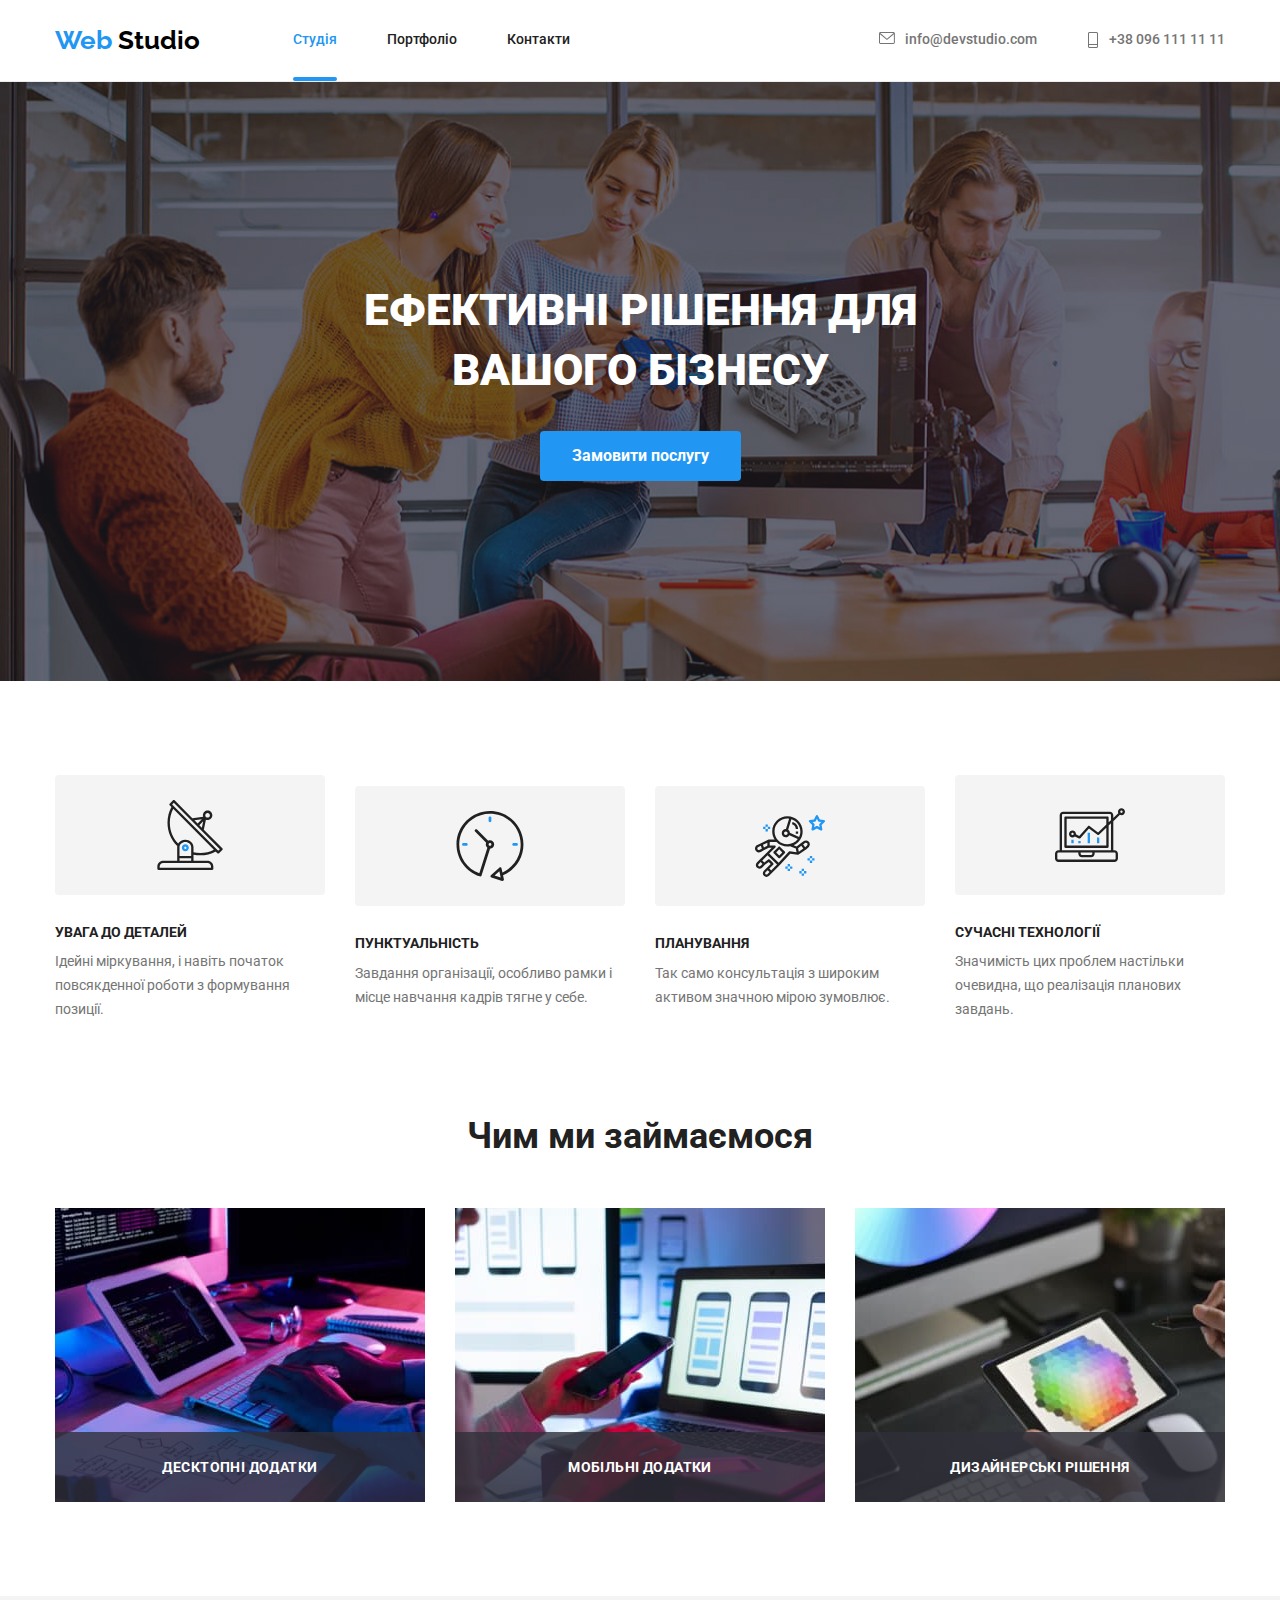
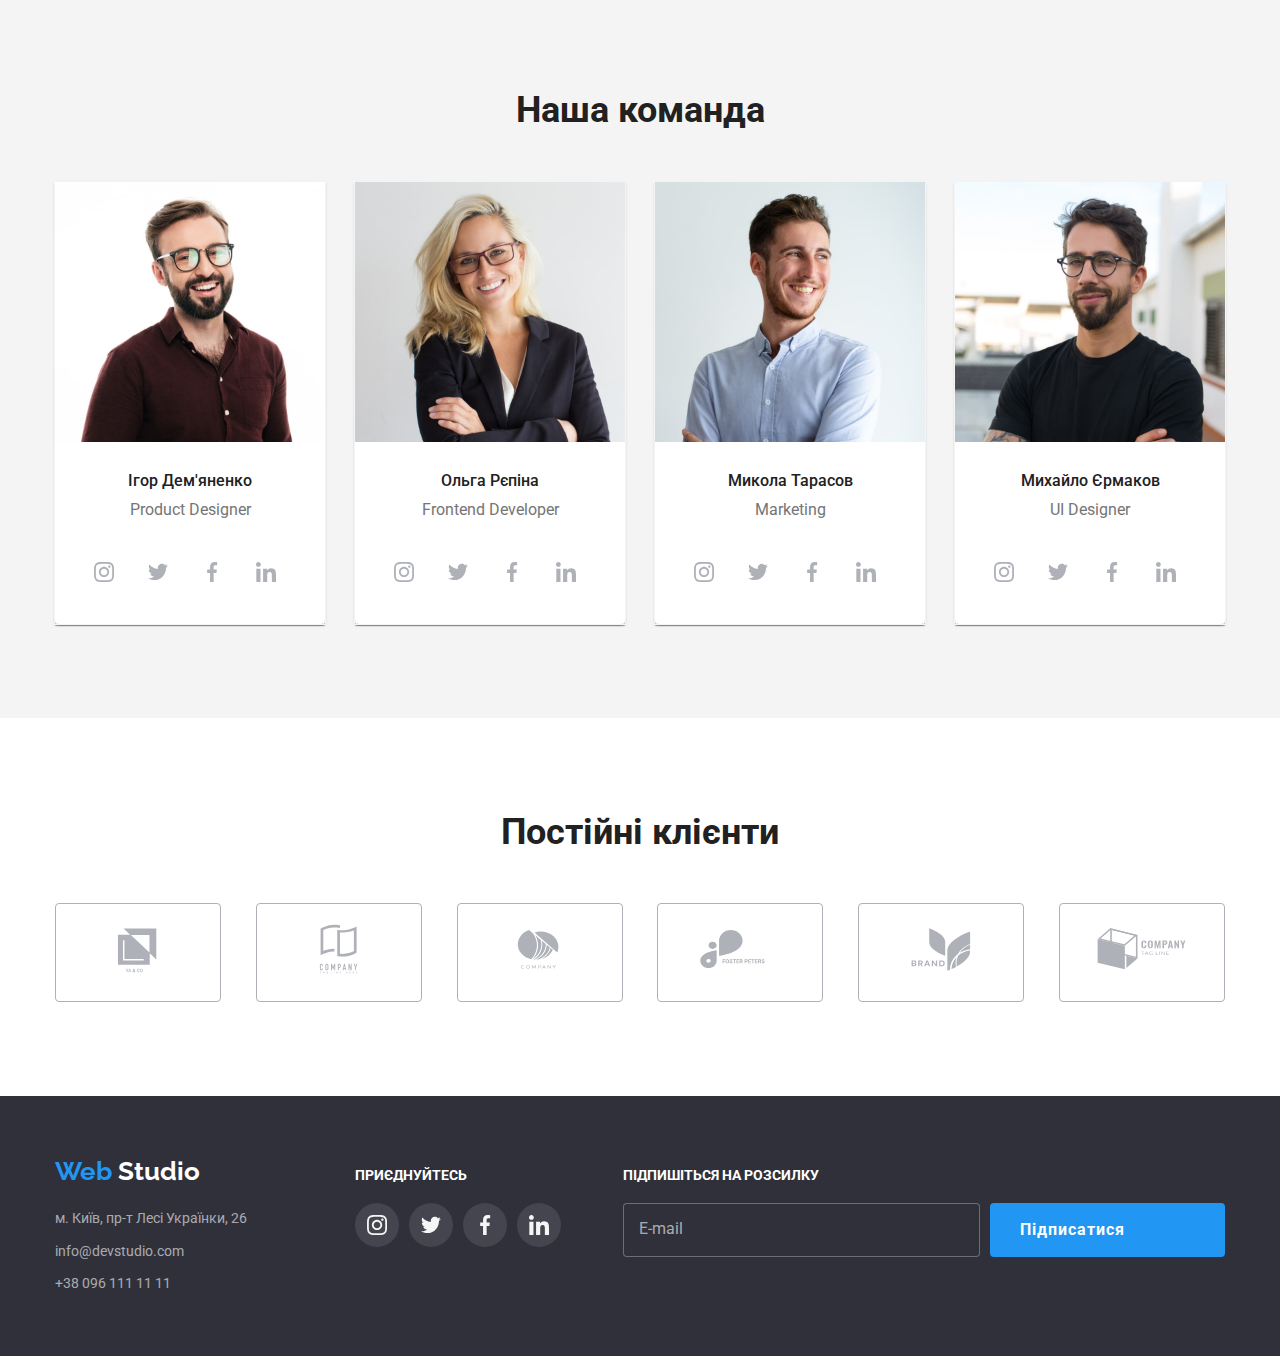
==== commit 71d36e10: "comit" ====
--- a/index.html
+++ b/index.html
@@ -10,32 +10,33 @@
     <link rel="stylesheet" href="./css/main.min.css">
 </head>
 <body>
-   <header>
-      <div class="conteiner conteiner-item">  
-    <a href="#" class="logo">
-        <span class="span span-web">Web</span>
-        <span class="span span-studio">Studio</span>
+   <header class="header">
+      <div class="conteiner conteiner__item">  
+    <a href="#" class="logo span">
+        <span class="span__web">Web</span>
+        <span class="span__studio">Studio</span>
      </a>
+
+
     <nav class="header-site">
-   
     <ul class="site-nav">
-        <li class="header-site-nav"><a class="link-nav-site current" href="#">Студія</a></li>
-        <li class="header-site-nav"><a class="link-nav-site" href="./portfolio.html">Портфоліо</a></li>
-        <li class="header-site-nav"><a class="link-nav-site" href="#">Контакти</a></li>
+        <li class="site-nav__list"><a class="site-nav__link current" href="#">Студія</a></li>
+        <li class="site-nav__list"><a class="site-nav__link" href="./portfolio.html">Портфоліо</a></li>
+        <li class="site-nav__list"><a class="site-nav__link" href="#">Контакти</a></li>
     </ul>
 </nav >
-    <ul class="auto-nav">
-        <li class="header-auto-nav">
-            <a class="link-nav-auto mail-tel-icons" href="mailto:info@devstudio.com">
-                <svg class="mail-tel-icons" width="16" height="12">
-                    <use class="mail-tel-icons" href="./img/icons.svg#icon-mail"></use>
+    <ul class="contact">
+        <li class="contact__mail-tel">
+            <a class="contact__link" href="mailto:info@devstudio.com">
+                <svg class="contact__icons" width="16" height="12">
+                    <use class="contact__svg" href="./img/icons.svg#icon-mail"></use>
                 </svg>info@devstudio.com
             </a>
         </li>    
-        <li class="header-auto-nav">
-            <a class="link-nav-auto" href="tel:+380961111111">
-                <svg class="mail-tel-icons" width="12" height="16">
-                    <use class="mail-tel-icons" href="./img/icons.svg#icon-phone"></use>
+        <li class="contact__mail-tel">
+            <a class="contact__link" href="tel:+380961111111">
+                <svg class="contact__icons" width="12" height="16">
+                    <use class="contact__svg" href="./img/icons.svg#icon-phone"></use>
                 </svg>+38 096 111 11 11
             </a>
           </li> 
@@ -107,8 +108,6 @@
         </div>
     </div>
     </section>
-   
-
    <section class="conteiner about">
     <div class=" conteiner__about">
         <h2 class="visually-hidden">Наші переваги</h2>
@@ -162,68 +161,66 @@
     </ul>
 </div>
 </section>
-<section class="section work">
+<section class="work">
     <div class="conteiner">
-    <h2 class="title title-work">Чим ми займаємося</h2>
-    <ul class="conteiner-work">
+    <h2 class="title">Чим ми займаємося</h2>
+    <ul class="conteiner__work">
     
-    <li class="i-tem">
-        <div class="work-jpg">
-        <img src="./img/nout.jpg.jpg" alt="computer" width="370">
-    <p class="dodatok">Десктопні додатки</p>
-    </div>
-</li>
-    <li class="i-tem">
-        <div class="work-jpg">
-        <img src="./img/phone.jpg.jpg" alt="phone" width="370">
-    <p class="dodatok">Мобільні додатки</p>
+    <li class="conteiner__i-tem">
+        <div class="card-work">
+        <img src="./img/nout.jpg.jpg" alt="computer" width="370" class="card-work__card__card__image">
+    <p class="card-work__dodatok">Десктопні додатки</p>
+    </div>
+</li>
+    <li class="conteiner__i-tem">
+        <div class="card-work">
+        <img src="./img/phone.jpg.jpg" alt="phone" width="370" class="card-work__card__card__image">
+    <p class="card-work__dodatok">Мобільні додатки</p>
 </div>
 </li>
     
-    <li class="i-tem">
-        <div class="work-jpg"> 
-        <img src="./img/ipad.jpg.jpg" alt="ipad" width="370">
-    <p class="dodatok">Дизайнерські рішення</p>
+    <li class="conteiner__i-tem">
+        <div class="card-work"> 
+        <img src="./img/ipad.jpg.jpg" alt="ipad" width="370" class="card-work__card__card__image">
+    <p class="card-work__dodatok">Дизайнерські рішення</p>
 </div>
 </li>
     </ul>
 </div>
 </section>
-<section class="section team">
+<section class="team">
     
-    <h2 class="title title-team">Наша команда</h2>
+    <h2 class="title">Наша команда</h2>
     <div class="conteiner">
-    <ul class="title-list-team">
-        <li class="team-item">
-            <article>
-            
-            <img class="image" src="./img/igor.jpg.jpg" alt="igor" width="270">
-        
-         <div class="card-text">
-            <h3 class="title-name-team">Ігор Дем'яненко</h3>
-            <p class="text-name-team" lang="en">Product Designer</p>
-            <ul class="social-icons list">
-                <li class="social-item"><a href="" class="social-link link">
-                    <svg class="social-icon" width="20" height="20">
+    <ul class="list-team">
+        <li class="list-team__item">
+            <article class="card">
+            <img class="card__image" src="./img/igor.jpg.jpg" alt="igor" width="270">
+         <div class="card__text">
+            <h3 class="card__title">Ігор Дем'яненко</h3>
+            <p class="card__name" lang="en">Product Designer</p>
+            <ul class="social list">
+                <li class="social__item"><a href="" class="social__link link">
+                    <svg class="social__icon" width="20" height="20">
                         <use href="./img/icons.svg#icon-instagram-"></use>
                     </svg>
                 </a>
             </li>
-            <li class="social-item"><a href="" class="social-link link">
-                <svg class="social-icon" width="20" height="20">
+            <li class="social__item"><a href="" class="social__link link">
+                <svg class="social__icon" width="20" height="20">
                     <use href="./img/icons.svg#icon-twitter"></use>
                 </svg>
             </a>
         </li>
-        <li class="social-item">
-            <a href="" class="social-link link">
-            <svg class="social-icon" width="20" height="20">
+        <li class="social__item">
+            <a href="" class="social__link link">
+            <svg class="social__icon" width="20" height="20">
                 <use href="./img/icons.svg#icon-facebook"></use>
             </svg>
         </a>
     </li>
-    <li class="social-item"><a href="" class="social-link link">
-        <svg class="social-icon" width="20" height="20">
+    <li class="social__item"><a href="" class="social__link link">
+        <svg class="social__icon" width="20" height="20">
             <use href="./img/icons.svg#icon-linkedin"></use>
         </svg>
     </a>
@@ -233,36 +230,36 @@
     </article>
         </li>
         
-        <li class="team-item">
-            <article>
+        <li class="list-team__item">
+            <article class="card">
             <div class="card-team">
-            <img class="image" src="./img/helga.jpg.jpg" alt="helga" width="270">
-        </div>
-        <div class="card-text">
-            <h3 class="title-name-team">Ольга Рєпіна</h3>
-            <p class="text-name-team" lang="en">Frontend Developer</p>
-            <ul class="social-icons list">
-                <li class="social-item"><a href="" class="social-link link">
-                    <svg class="social-icon" width="20" height="20">
+            <img class="card__image" src="./img/helga.jpg.jpg" alt="helga" width="270">
+        </div>
+        <div class="card__text">
+            <h3 class="card__title">Ольга Рєпіна</h3>
+            <p class="card__name" lang="en">Frontend Developer</p>
+            <ul class="social list">
+                <li class="social__item"><a href="" class="social__link link">
+                    <svg class="social__icon" width="20" height="20">
                         <use href="./img/icons.svg#icon-instagram-"></use>
                     </svg>
                 </a>
             </li>
-            <li class="social-item"><a href="" class="social-link link">
-                <svg class="social-icon" width="20" height="20">
+            <li class="social__item"><a href="" class="social__link link">
+                <svg class="social__icon" width="20" height="20">
                     <use href="./img/icons.svg#icon-twitter"></use>
                 </svg>
             </a>
         </li>
-        <li class="social-item">
-            <a href="" class="social-link link">
-            <svg class="social-icon" width="20" height="20">
+        <li class="social__item">
+            <a href="" class="social__link link">
+            <svg class="social__icon" width="20" height="20">
                 <use href="./img/icons.svg#icon-facebook"></use>
             </svg>
         </a>
     </li>
-    <li class="social-item"><a href="" class="social-link link">
-        <svg class="social-icon" width="20" height="20">
+    <li class="social__item"><a href="" class="social__link link">
+        <svg class="social__icon" width="20" height="20">
             <use href="./img/icons.svg#icon-linkedin"></use>
         </svg>
     </a>
@@ -272,36 +269,36 @@
     </article>
         </li>
 
-        <li class="team-item">
-            <article>
+        <li class="list-team__item">
+            <article class="card">
             <div class="card-team">
-            <img class="image" src="./img/mukola.jpg.jpg" alt="mukola" width="270">
-        </div>
-        <div class="card-text">
-            <h3 class="title-name-team">Микола Тарасов</h3>
-            <p class="text-name-team" lang="en">Marketing</p>
-            <ul class="social-icons list">
-                <li class="social-item"><a href="" class="social-link link">
-                    <svg class="social-icon" width="20" height="20">
+            <img class="card__image" src="./img/mukola.jpg.jpg" alt="mukola" width="270">
+        </div>
+        <div class="card__text">
+            <h3 class="card__title">Микола Тарасов</h3>
+            <p class="card__name" lang="en">Marketing</p>
+            <ul class="social list">
+                <li class="social__item"><a href="" class="social__link link">
+                    <svg class="social__icon" width="20" height="20">
                         <use href="./img/icons.svg#icon-instagram-"></use>
                     </svg>
                 </a>
             </li>
-            <li class="social-item"><a href="" class="social-link link">
-                <svg class="social-icon" width="20" height="20">
+            <li class="social__item"><a href="" class="social__link link">
+                <svg class="social__icon" width="20" height="20">
                     <use href="./img/icons.svg#icon-twitter"></use>
                 </svg>
             </a>
         </li>
-        <li class="social-item">
-            <a href="" class="social-link link">
-            <svg class="social-icon" width="20" height="20">
+        <li class="social__item">
+            <a href="" class="social__link link">
+            <svg class="social__icon" width="20" height="20">
                 <use href="./img/icons.svg#icon-facebook"></use>
             </svg>
         </a>
     </li>
-    <li class="social-item"><a href="" class="social-link link">
-        <svg class="social-icon" width="20" height="20">
+    <li class="social__item"><a href="" class="social__link link">
+        <svg class="social__icon" width="20" height="20">
             <use href="./img/icons.svg#icon-linkedin"></use>
         </svg>
     </a>
@@ -310,36 +307,36 @@
         </div>
     </article>
         </li>
-        <li class="team-item">
-            <article>
+        <li class="list-team__item">
+            <article class="card">
             <div class="card-team">
-            <img class="image" src="./img/mixa.jpg.jpg" alt="mixa" width="270">
-        </div>
-        <div class="card-text">
-            <h3 class="title-name-team">Михайло Єрмаков</h3>
-            <p  class="text-name-team" lang="en">UI Designer</p>
-            <ul class="social-icons list">
-                <li class="social-item"><a href="" class="social-link link">
-                    <svg class="social-icon" width="20" height="20">
+            <img class="card__image" src="./img/mixa.jpg.jpg" alt="mixa" width="270">
+        </div>
+        <div class="card__text">
+            <h3 class="card__title">Михайло Єрмаков</h3>
+            <p  class="card__name" lang="en">UI Designer</p>
+            <ul class="social list">
+                <li class="social__item"><a href="" class="social__link link">
+                    <svg class="social__icon" width="20" height="20">
                         <use href="./img/icons.svg#icon-instagram-"></use>
                     </svg>
                 </a>
             </li>
-            <li class="social-item"><a href="" class="social-link link">
-                <svg class="social-icon" width="20" height="20">
+            <li class="social__item"><a href="" class="social__link link">
+                <svg class="social__icon" width="20" height="20">
                     <use href="./img/icons.svg#icon-twitter"></use>
                 </svg>
             </a>
         </li>
-        <li class="social-item">
-            <a href="" class="social-link link">
-            <svg class="social-icon" width="20" height="20">
+        <li class="social__item">
+            <a href="" class="social__link link">
+            <svg class="social__icon" width="20" height="20">
                 <use href="./img/icons.svg#icon-facebook"></use>
             </svg>
         </a>
     </li>
-    <li class="social-item"><a href="" class="social-link link">
-        <svg class="social-icon" width="20" height="20">
+    <li class="social__item"><a href="" class="social__link link">
+        <svg class="social__icon" width="20" height="20">
             <use href="./img/icons.svg#icon-linkedin"></use>
         </svg>
     </a>
@@ -351,49 +348,49 @@
     </ul>
     </div>
 </section>
-<section class="section">
+<section class="client">
     <div class="conteiner">
     <h2 class="title">Постійні клієнти</h2>
-    <ul class="clients-baza">
+    <ul class="clients">
         
-        <li class="client-baza">
-            <a href="" class="client-baza-icon">
-                <svg class="client-baza-svg" width="100" height="60">
+        <li class="clients__baza">
+            <a href="" class="clients__icon">
+                <svg class="clients__svg" width="100" height="60">
                     <use href="./img/icons.svg#icon-Logo-1"></use>
                 </svg>
             </a>
         </li>
-        <li class="client-baza">
-            <a href=""  class="client-baza-icon">
-                <svg class="client-baza-svg" width="100" height="60">
+        <li class="clients__baza">
+            <a href=""  class="clients__icon">
+                <svg class="clients__svg" width="100" height="60">
                     <use href="./img/icons.svg#icon-Logo-2"></use>
                 </svg>
             </a>
         </li>
-        <li class="client-baza">
-            <a href="" class="client-baza-icon">
-                <svg class="client-baza-svg" width="100" height="60">
+        <li class="clients__baza">
+            <a href="" class="clients__icon">
+                <svg class="clients__svg" width="100" height="60">
                     <use href="./img/icons.svg#icon-Logo-3"></use>
                 </svg>
             </a>
         </li>
-        <li class="client-baza">
-            <a href="" class="client-baza-icon">
-                <svg class="client-baza-svg" width="100" height="60">
+        <li class="clients__baza">
+            <a href="" class="clients__icon">
+                <svg class="clients__svg" width="100" height="60">
                     <use href="./img/icons.svg#icon-Logo-4"></use>
                 </svg>
             </a>
         </li>
-        <li class="client-baza">
-            <a href="" class="client-baza-icon">
-                <svg class="client-baza-svg" width="100" height="60">
+        <li class="clients__baza">
+            <a href="" class="clients__icon">
+                <svg class="clients__svg" width="100" height="60">
                     <use href="./img/icons.svg#icon-Logo-5"></use>
                 </svg>
             </a>
         </li>
-        <li class="client-baza">
-            <a href="" class="client-baza-icon">
-                <svg class="client-baza-svg" width="100" height="60">
+        <li class="clients__baza">
+            <a href="" class="clients__icon">
+                <svg class="clients__svg" width="100" height="60">
                     <use href="./img/icons.svg#icon-Logo-6"></use>
                 </svg>
             </a>
@@ -409,46 +406,46 @@
 <footer class="footer-web">
     <div class="conteiner">
     <div class="web">
-    <a href="#" class="logo">
-        <span class="span span-web">Web</span>
-        <span class="span span-studio-white">Studio</span>
+    <a href="#" class="logo span">
+        <span class="span__web">Web</span>
+        <span class="span__studio--white">Studio</span>
      </a>
     <address class="adress">
-        <ul class="adress-i-tem">
-            <li class="i-tem-footer"><a class="adress-footer adress-footer-adress" href="https://www.bing.com/maps?osid=618124d6-25ab-4f92-b28c-d882344e3ac4&cp=50.426915~30.533019&lvl=16&v=2&sV=2&form=S00027"  rel="noopener noreferrer nofollow" target="_blank"> м. Київ, пр-т Лесі Українки, 26</a></li>
-            <li class="i-tem-footer"><a class="adress-footer" href="mailto:info@devstudio.com">info@devstudio.com</a></li>
-            <li class="i-tem-footer"><a class="adress-footer" href="tel:+380961111111">+38 096 111 11 11</a></li>
+        <ul class="adress__i-tem">
+            <li class="adress__list"><a class="adress__footer adress-footer--adress" href="https://www.bing.com/maps?osid=618124d6-25ab-4f92-b28c-d882344e3ac4&cp=50.426915~30.533019&lvl=16&v=2&sV=2&form=S00027"  rel="noopener noreferrer nofollow" target="_blank"> м. Київ, пр-т Лесі Українки, 26</a></li>
+            <li class="adress__list"><a class="adress__footer" href="mailto:info@devstudio.com">info@devstudio.com</a></li>
+            <li class="adress__list"><a class="adress__footer" href="tel:+380961111111">+38 096 111 11 11</a></li>
 
         </ul>
     </address>
 </div>
 <div class="web">
     <h3 class="welcome">приєднуйтесь</h3>
-    <ul class="welcome-social-icons list">
-    <li class="welcome-social-item">
-        <a href="" class="welcome-social-link link">
-        <svg class="welcome-social-icon" width="20" height="20">
+    <ul class="welcome-social__icons list">
+    <li class="welcome-social__item">
+        <a href="" class="welcome-social__link link">
+        <svg class="welcome-social__icon" width="20" height="20">
         <use href="./img/icons.svg#icon-instagram-"></use>
         </svg>
     </a>
 </li>
-<li class="welcome-social-item">
-    <a href="" class="welcome-social-link link">
-    <svg class="welcome-social-icon" width="20" height="20">
+<li class="welcome-social__item">
+    <a href="" class="welcome-social__link link">
+    <svg class="welcome-social__icon" width="20" height="20">
         <use href="./img/icons.svg#icon-twitter"></use>
     </svg>
 </a>
 </li>
-<li class="welcome-social-item">
-<a href="" class="welcome-social-link link">
-<svg class="welcome-social-icon" width="20" height="20">
+<li class="welcome-social__item">
+<a href="" class="welcome-social__link link">
+<svg class="welcome-social__icon" width="20" height="20">
     <use href="./img/icons.svg#icon-facebook"></use>
 </svg>
 </a>
 </li>
-<li class="welcome-social-item">
-    <a href="" class="welcome-social-link link">
-<svg class="welcome-social-icon" width="20" height="20">
+<li class="welcome-social__item">
+    <a href="" class="welcome-social__link link">
+<svg class="welcome-social__icon" width="20" height="20">
 <use href="./img/icons.svg#icon-linkedin"></use>
 </svg>
 </a>
@@ -459,10 +456,10 @@
 <div class="web">
     <h3 class="welcome">Підпишіться на розсилку</h3> 
     <div class="button-icon">
-    <input class="button-comment" type="email" name="email" placeholder="E-mail">
-    <button type="button" class="footer-button">
+    <input class="button-icon__comment" type="email" name="email" placeholder="E-mail">
+    <button type="button" class="button-icon__button">
     Підписатися
-    <svg class="social-icon-button" width="20" height="20">
+    <svg class="button-icon__button" width="20" height="20">
         <use href="./img/icons.svg#icon-icon-send"></use>
     </svg>
 </button>
--- a/css/main.min.css
+++ b/css/main.min.css
@@ -1 +1 @@
-body{color:#212121;font-family:"Roboto",sant-serif;text-decoration:none}h1,h2,h3,h4,h5,h6,p,ul{margin:0;padding:0}.conteiner{width:1200px;padding-left:15px;padding-right:15px;margin-left:auto;margin-right:auto}li{list-style-type:none;padding-left:0;margin:0}a{text-decoration:none}img{display:block;max-width:100%;height:auto}.section{padding:94px 0}.link{display:-webkit-box;display:-ms-flexbox;display:flex;-webkit-box-pack:center;-ms-flex-pack:center;justify-content:center;-webkit-box-align:center;-ms-flex-align:center;align-items:center;-webkit-transition:color 250ms cubic-bezier(0.4, 0, 0.2, 1);transition:color 250ms cubic-bezier(0.4, 0, 0.2, 1)}.visually-hidden{position:absolute;white-space:nowrap;width:1px;height:1px;overflow:hidden;border:0;padding:0;clip:rect(0 0 0 0);-webkit-clip-path:inset(50%);clip-path:inset(50%);margin:-1px}.logo{margin-top:25px;margin-bottom:25px;margin-right:93px}.span{font-family:"Raleway",sant-serif;font-weight:700;font-size:26px;line-height:1.19;text-decoration:none}.span-web{color:#2196f2}.span-studio{color:#000}.site-nav,.auto-nav{display:-webkit-box;display:-ms-flexbox;display:flex;margin-top:0;margin-bottom:0;font-weight:500;font-size:14px;line-height:1.14}.header-auto-nav{padding-top:32px;padding-bottom:32px}.link-nav-site:hover,.link-nav-site:focus{color:#2196f2}.header::after{content:"";position:absolute;width:100%;height:1px;background-color:#ececec;left:0;bottom:-1px;background-size:contain}.link-nav-site{position:relative;padding-top:32px;padding-bottom:32px;display:inline-block;color:#212121;-webkit-transition:color 250ms cubic-bezier(0.4, 0, 0.2, 1);transition:color 250ms cubic-bezier(0.4, 0, 0.2, 1)}.link-nav-site::after{content:"";position:absolute;width:0%;height:4px;border-radius:2px;background-color:#2196f2;left:0;bottom:-1px;background-size:contain}.link-nav-site.current::after{width:100%}.current{color:#2196f2}.site-nav .header-site-nav+.header-site-nav{margin-left:50px}.link-nav-auto{color:#757575;margin-right:auto;-webkit-transition:color 250ms cubic-bezier(0.4, 0, 0.2, 1);transition:color 250ms cubic-bezier(0.4, 0, 0.2, 1);display:-webkit-box;display:-ms-flexbox;display:flex}.mail-tel-icons{margin-right:10px;fill:currentColor}.link-nav-auto:hover,.link-nav-auto:focus{color:#2196f2}.auto-nav:hover .auto-nav:focus{color:#2196f2}.auto-nav .header-auto-nav+.header-auto-nav{margin-left:50px}.auto-nav{margin-left:auto;padding-left:0;color:#000}.conteiner-item{display:-webkit-box;display:-ms-flexbox;display:flex;text-align:center}.header{position:relative}.conteiner-item::after .current{content:"";position:absolute;width:100%;height:1px;background-color:#ececec;bottom:-1px;left:0}.modal-backdrop{position:fixed;top:0;bottom:0;left:0;right:0;background-color:rgba(0,0,0,.2);-webkit-transition:opacity 250ms cubic-bezier(0.4, 0, 0.2, 1),visibility 250ms cubic-bezier(0.4, 0, 0.2, 1);transition:opacity 250ms cubic-bezier(0.4, 0, 0.2, 1),visibility 250ms cubic-bezier(0.4, 0, 0.2, 1)}.modal-backdrop.is-hidden .modal{-webkit-transform:translate(-50%, -50%) scale(1.3);transform:translate(-50%, -50%) scale(1.3)}.modal{width:528px;height:581px;position:absolute;top:50%;left:50%;-webkit-transform:translate(-50%, -50%) scale(1);transform:translate(-50%, -50%) scale(1);background-color:#fff;border-radius:4px;-webkit-box-shadow:0px 2px 1px 0px;box-shadow:0px 2px 1px 0px;padding:40px;-webkit-transition:-webkit-transform 250ms cubic-bezier(0.4, 0, 0.2, 1);transition:-webkit-transform 250ms cubic-bezier(0.4, 0, 0.2, 1);transition:transform 250ms cubic-bezier(0.4, 0, 0.2, 1);transition:transform 250ms cubic-bezier(0.4, 0, 0.2, 1), -webkit-transform 250ms cubic-bezier(0.4, 0, 0.2, 1)}.modal-text{-webkit-box-pack:center;-ms-flex-pack:center;justify-content:center;-webkit-box-align:center;-ms-flex-align:center;align-items:center;font-weight:bold;font-size:20px;line-height:calc 1.15;color:var(-- #212121);margin-bottom:30px}.form-modal{position:relative;margin-bottom:20px;display:block;margin:0}.form-label{display:-webkit-box;display:-ms-flexbox;display:flex;position:absolute;top:0;left:0;-webkit-transform:translateY(-120%);transform:translateY(-120%);font-size:12px;font-weight:400px;color:#757575}.form-modal-line{display:-webkit-box;display:-ms-flexbox;display:flex;width:100%;margin:0;padding-top:10px;padding-bottom:10px;padding-left:35px;font:inherit;border-radius:4px;border:1px solid rgba(33,33,33,.2);margin-bottom:28px;cursor:pointer;position:relative}.comment{resize:none;height:120px;font-size:12px;line-height:1.1666666667;letter-spacing:.01em;margin-bottom:20px;padding-left:16px}.form-modal-line::-webkit-input-placeholder{color:rgba(117,117,117,.5)}.form-modal-line::-moz-placeholder{color:rgba(117,117,117,.5)}.form-modal-line:-ms-input-placeholder{color:rgba(117,117,117,.5)}.form-modal-line::-ms-input-placeholder{color:rgba(117,117,117,.5)}.form-modal-line::placeholder{color:rgba(117,117,117,.5)}.form-svg{position:relative}.svg-modal-form{display:-webkit-box;display:-ms-flexbox;display:flex;position:absolute;-webkit-box-pack:center;-ms-flex-pack:center;justify-content:center;-webkit-box-align:center;-ms-flex-align:center;align-items:center;top:0px;left:12px;-webkit-transform:translateY(60%);transform:translateY(60%);fill:#212121}.check-mark-label{margin:auto;display:-webkit-box;display:-ms-flexbox;display:flex;-webkit-box-pack:center;-ms-flex-pack:center;justify-content:center;-webkit-box-align:center;-ms-flex-align:center;align-items:center;cursor:pointer}.check-mark-icon{width:16px;height:15px;border:2px solid #212121;border-radius:2px;margin-right:8px}.check-mark-label .check-mark{fill:rgba(0,0,0,0)}.check-mark{display:-webkit-box;display:-ms-flexbox;display:flex;-webkit-box-pack:center;-ms-flex-pack:center;justify-content:center;-webkit-box-align:center;-ms-flex-align:center;align-items:center;border-color:#212121;margin-bottom:30px}.check-mark-label{font-weight:400px;font-size:14px;line-height:calc 1.7142857143;letter-spacing:.03em;color:#757575}.check-mark input:checked+.check-mark-label .check-mark-span{fill:#fff}.check-mark input:checked+.check-mark-label .check-mark-icon{background-color:#2196f2;border:none}.contract{color:#2196f2;border-bottom:1px solid #2196f2;letter-spacing:.03em;margin-left:8px}input{border:none;-webkit-appearance:none;-ms-appearance:none;-moz-appearance:none;appearance:none;outline:none}.form-modal-line:valid+.svg-modal-form,.form-modal-line:focus{outline:#2196f2;border-color:#2196f2}.form-modal-line:valid,.form-modal-line:focus+.svg-modal-form{fill:#2196f2}.comment:valid+.check-mark-span,.comment:focus{outline:#2196f2;border-color:#2196f2}.close-sing{position:absolute;display:-webkit-box;display:-ms-flexbox;display:flex;-webkit-box-pack:center;-ms-flex-pack:center;justify-content:center;cursor:pointer;-webkit-box-align:center;-ms-flex-align:center;align-items:center;top:10px;right:10px;width:30px;height:30px;border:1px solid rgba(0,0,0,.1);border-radius:50%}.button-modal{background-color:#2196f2;color:#fff;padding:10px 52px;-webkit-box-pack:center;-ms-flex-pack:center;justify-content:center;-webkit-box-align:center;-ms-flex-align:center;align-items:center;border-radius:4px;border:1px solid #2196f2;font-weight:bold;font-size:16px;line-height:1.875;letter-spacing:.06em;cursor:pointer}.is-hidden{visibility:hidden;opacity:0;pointer-events:none}.hero{display:-webkit-box;display:-ms-flexbox;display:flex;text-align:center;-webkit-box-pack:center;-ms-flex-pack:center;justify-content:center;-webkit-box-align:center;-ms-flex-align:center;align-items:center;max-width:1600px;margin-left:auto;margin-right:auto;padding:200px 0;background-repeat:no-repeat;background-color:#2f303a;background-image:-webkit-gradient(linear, left top, left bottom, from(rgba(47, 48, 58, 0.4))),url("../../img/Img.png");background-image:linear-gradient(rgba(47, 48, 58, 0.4) rgba(47, 48, 58, 0.4)),url("../../img/Img.png")}.hero__title{margin-top:0;margin-bottom:30px;font-weight:900;font-size:44px;line-height:1.36;color:#fff;text-transform:uppercase}.hero__button{padding:10px 32px;font-weight:700;font-size:16px;line-height:1.87;color:#fff;background-color:#2196f2;border:none;border-radius:4px;cursor:pointer}.hero__button:hover,.hero__button:focus{color:#f5f5f5}.about-advances{margin-top:0;margin-bottom:10px;font-size:14px;line-height:1.14}.conteiner-about{display:-webkit-box;display:-ms-flexbox;display:flex;-webkit-box-pack:center;-ms-flex-pack:center;justify-content:center;padding-left:0;padding-right:0;margin:0}.conteiner-about .i-tem+.i-tem{margin-left:30px}.advances-icons{display:-webkit-box;display:-ms-flexbox;display:flex;-webkit-box-align:center;-ms-flex-align:center;align-items:center;-webkit-box-pack:center;-ms-flex-pack:center;justify-content:center;padding:25px 100px;border-radius:4px;background-color:#f5f4f4;margin-bottom:30px}.about-text{margin-top:0;margin-bottom:0;font-size:14px;line-height:1.71;color:#757575}.about-icons{display:-webkit-box;display:-ms-flexbox;display:flex}.visually-hidden-icons{padding:25px 100px;margin-right:30px;margin-bottom:30px;-webkit-box-align:center;-ms-flex-align:center;align-items:center;background-color:#f5f4f4;border-radius:4px}.visually-hidden-icons:last-child{margin-right:0}.work{padding-top:0}.conteiner-work{display:-webkit-box;display:-ms-flexbox;display:flex;-webkit-box-align:center;-ms-flex-align:center;align-items:center;padding-left:0;gap:30px}.i-tem{width:calc((100% - 60px)/3)}.conteiner-work .i-tem:nth-child(3n){margin-right:0}.work-jpg{position:relative}.dodatok{position:absolute;display:-webkit-box;display:-ms-flexbox;display:flex;-webkit-box-align:center;-ms-flex-align:center;align-items:center;-webkit-box-pack:center;-ms-flex-pack:center;justify-content:center;color:#fff;bottom:0;min-height:70px;min-width:370px;background-color:rgba(47,48,58,.8);font-size:14px;font-weight:bold;line-height:1.1428571429;letter-spacing:.03em;text-transform:uppercase}.title-work{margin-bottom:0}.team{background-color:#f5f4f4}.team-item{text-align:center}.title-list-team .team-item{width:calc((100% - 90px)/4);margin-left:0px}.social-icons{display:-webkit-box;display:-ms-flexbox;display:flex;-webkit-box-pack:center;-ms-flex-pack:center;justify-content:center;-webkit-box-align:center;-ms-flex-align:center;align-items:center}.social-icons.list{margin-top:30px}.social-icon{fill:#afb1b8}.social-link:hover .social-icon{fill:#fff}.title-list-team .social-link{width:100%;height:100%;display:-webkit-box;display:-ms-flexbox;display:flex;-webkit-box-align:center;-ms-flex-align:center;align-items:center;-webkit-box-pack:center;-ms-flex-pack:center;justify-content:center}.social-link .link{-webkit-transition:color 250ms cubic-bezier(0.4, 0, 0.2, 1);transition:color 250ms cubic-bezier(0.4, 0, 0.2, 1)}.title-list-team .social-item{width:44px;height:44px;background-color:#fff;margin-right:10px;border-radius:50%}.title-list-team .social-item:hover,.title-list-team .social-item:focus{background-color:#2196f2}.title-list-team .social-item:last-child{margin-right:0}.title-list-team .team-item:not(:last-child){margin-right:30px}.title{text-align:center;margin-top:0;margin-bottom:50px;font-size:36px;line-height:1.16}.title-list-team{display:-webkit-box;display:-ms-flexbox;display:flex;padding-left:0;margin-top:0}.title-name-team{font-weight:500;font-size:16px;line-height:1.18}.text-name-team{font-size:16px;line-height:1.18;color:#757575;margin-top:10px}.team-item{margin-left:0;outline:1px solid #f5f4f4;-webkit-box-shadow:0px 1px 3px rgba(0,0,0,.12),0px 1px 1px rgba(0,0,0,.14),0px 2px 1px rgba(0,0,0,.2);box-shadow:0px 1px 3px rgba(0,0,0,.12),0px 1px 1px rgba(0,0,0,.14),0px 2px 1px rgba(0,0,0,.2);border-radius:0px 0px 4px 4px;background-color:#fff}.card-text{padding-top:30px;padding-bottom:30px}.clients-baza{display:-webkit-box;display:-ms-flexbox;display:flex;-webkit-box-pack:justify;-ms-flex-pack:justify;justify-content:space-between}.client-baza{margin-right:30px;padding:16px 32px;border:1px solid #afb1b8;border-radius:4px;-webkit-transition:color 250ms cubic-bezier(0.4, 0, 0.2, 1);transition:color 250ms cubic-bezier(0.4, 0, 0.2, 1);cursor:pointer}.client-baza:last-child{margin-right:0}.client-baza-icon{fill:#afb1b8;-webkit-transition:color 250ms cubic-bezier(0.4, 0, 0.2, 1);transition:color 250ms cubic-bezier(0.4, 0, 0.2, 1)}.client-baza:hover{fill:#2196f2;border-color:#2196f2}.client-baza:hover .client-baza-svg{fill:#2196f2;border-color:#2196f2}.footer-web .conteiner{display:-webkit-box;display:-ms-flexbox;display:flex;-webkit-box-pack:justify;-ms-flex-pack:justify;justify-content:space-between;-webkit-box-align:baseline;-ms-flex-align:baseline;align-items:baseline}.footer-web{background-color:#2f303a;display:-webkit-box;display:-ms-flexbox;display:flex;-webkit-box-pack:justify;-ms-flex-pack:justify;justify-content:space-between;margin-left:0;margin-right:0;padding-top:60px;padding-bottom:60px}.span-studio-white{color:#fff}.adress-i-tem{margin-top:20px;margin-bottom:0;padding-left:0}.adress-footer{font-style:normal;text-decoration:none;font-weight:400px;font-size:14px;line-height:1.71;color:rgba(255,255,255,.6);width:1600px;height:648px;left:0px;top:2094px;-webkit-transition:color 250ms cubic-bezier(0.4, 0, 0.2, 1);transition:color 250ms cubic-bezier(0.4, 0, 0.2, 1)}.adress-footer-adress{color:#fff}.adress-footer:hover,.adress-footer:focus{color:#fff}.i-tem-footer{margin-top:9px}.welcome{font-size:14px;line-height:16px;color:#fff;text-transform:uppercase;margin-bottom:20px}.welcome-social-link.link{display:-webkit-box;display:-ms-flexbox;display:flex;-webkit-box-pack:center;-ms-flex-pack:center;justify-content:center;-webkit-box-align:center;-ms-flex-align:center;align-items:center;width:44px;height:44px;background-color:rgba(255,255,255,.1);border-radius:50%;margin-right:10px;-webkit-transition:250ms cubic-bezier(0.4, 0, 0.2, 1);transition:250ms cubic-bezier(0.4, 0, 0.2, 1)}.welcome-social-item:last-child .welcome-social-link{margin-right:0}.welcome-social-icon{fill:#f5f5f5;gap:10px}.welcome-social-link.link:hover,.welcome-social-link.link:focus{fill:#fff;background-color:#2196f2}.social-item{-webkit-transition:250ms cubic-bezier(0.4, 0, 0.2, 1);transition:250ms cubic-bezier(0.4, 0, 0.2, 1)}.welcome-social-link{width:100%;height:100%;display:-webkit-box;display:-ms-flexbox;display:flex;-webkit-box-align:center;-ms-flex-align:center;align-items:center;-webkit-box-pack:center;-ms-flex-pack:center;justify-content:center}.welcome-social-icons{display:-webkit-box;display:-ms-flexbox;display:flex}.footer-button{display:-webkit-box;display:-ms-flexbox;display:flex;-webkit-box-align:center;-ms-flex-align:center;align-items:center;-webkit-box-pack:center;-ms-flex-pack:center;justify-content:center;letter-spacing:.06em;padding:10px 28px;margin-left:10px;font-size:16px;font-weight:bold;line-height:1.875;border-radius:4px;border:2px solid #2196f2;background-color:#2196f2;color:#fff}.button-icon{display:-webkit-box;display:-ms-flexbox;display:flex}.social-icon-button{margin-left:10px}.button-comment{width:357px;display:-webkit-box;display:-ms-flexbox;display:flex;-webkit-box-flex:1;-ms-flex-positive:1;flex-grow:1;outline:none;-webkit-box-pack:center;-ms-flex-pack:center;justify-content:center;-webkit-box-align:center;-ms-flex-align:center;align-items:center;border-radius:4px;border:1px solid rgba(255,255,255,.3);background-color:#2f303a;color:#fff;padding:15px}.button-comment::-webkit-input-placeholder{font-size:16px;font-weight:normal;color:rgba(255,255,255,.6)}.button-comment::-moz-placeholder{font-size:16px;font-weight:normal;color:rgba(255,255,255,.6)}.button-comment:-ms-input-placeholder{font-size:16px;font-weight:normal;color:rgba(255,255,255,.6)}.button-comment::-ms-input-placeholder{font-size:16px;font-weight:normal;color:rgba(255,255,255,.6)}.button-comment::placeholder{font-size:16px;font-weight:normal;color:rgba(255,255,255,.6)}.button{display:-webkit-box;display:-ms-flexbox;display:flex;text-align:center;-webkit-box-pack:center;-ms-flex-pack:center;justify-content:center;margin-bottom:50px;padding-left:0}.button-item:not(:first-child){margin-left:8px}.button-list{display:-webkit-box;display:-ms-flexbox;display:flex;padding-left:22px;padding-right:22px;padding-top:6px;padding-bottom:6px;margin-right:0px;font-weight:500;font-size:16px;line-height:1.625;color:var(-- #212121);background-color:#f5f4f4;border-radius:4px;cursor:pointer;-webkit-transition:250ms cubic-bezier(0.4, 0, 0.2, 1);transition:250ms cubic-bezier(0.4, 0, 0.2, 1)}.button-list:hover,.button-list:focus{color:#fff;background-color:#2196f2}.name-portfolio{font-size:18px;line-height:2}.text-portfolio-site{font-weight:400px;font-size:16px;line-height:1.87;color:#757575;margin-top:0;margin-bottom:0}.conteiner-portfolio{display:-webkit-box;display:-ms-flexbox;display:flex;-ms-flex-wrap:wrap;flex-wrap:wrap;gap:30px;-webkit-box-pack:center;-ms-flex-pack:center;justify-content:center}.portfolio{-webkit-box-align:stretch;-ms-flex-align:stretch;align-items:stretch}.portfolio:nth-child(3n){margin-right:0}.portfolio:nth-last-child(-n+3){margin-bottom:0}.name-portfolio{margin-bottom:4px}.card{outline:1px solid #f5f4f4;-webkit-box-shadow:0px 1px 3px rgba(0,0,0,.12),0px 1px 1px rgba(0,0,0,.14),0px 2px 1px rgba(0,0,0,.2);box-shadow:0px 1px 3px rgba(0,0,0,.12),0px 1px 1px rgba(0,0,0,.14),0px 2px 1px rgba(0,0,0,.2);cursor:pointer;-webkit-transition:-webkit-transform 250ms cubic-bezier(0.4, 0, 0.2, 1);transition:-webkit-transform 250ms cubic-bezier(0.4, 0, 0.2, 1);transition:transform 250ms cubic-bezier(0.4, 0, 0.2, 1);transition:transform 250ms cubic-bezier(0.4, 0, 0.2, 1), -webkit-transform 250ms cubic-bezier(0.4, 0, 0.2, 1)}.card-content{padding:20px 24px}.img-wrapper{position:relative;overflow:hidden;background-size:contain}.text-card{position:absolute;display:-webkit-box;display:-ms-flexbox;display:flex;-webkit-box-pack:center;-ms-flex-pack:center;justify-content:center;-webkit-box-align:center;-ms-flex-align:center;align-items:center;font-size:18px;top:0;left:0;right:0;bottom:0;padding:24px;line-height:1.3333333333;background-color:rgba(33,150,243,.9);color:#f5f5f5;-webkit-transform:translateY(100%);transform:translateY(100%);-webkit-transition:-webkit-transform 250ms cubic-bezier(0.4, 0, 0.2, 1);transition:-webkit-transform 250ms cubic-bezier(0.4, 0, 0.2, 1);transition:transform 250ms cubic-bezier(0.4, 0, 0.2, 1);transition:transform 250ms cubic-bezier(0.4, 0, 0.2, 1), -webkit-transform 250ms cubic-bezier(0.4, 0, 0.2, 1)}.card:hover .text-card{-webkit-transform:translateY(0);transform:translateY(0);outline:none}.portfolio:hover{-webkit-box-shadow:0px 1px 1px rgba(0,0,0,.12),0px 4px 4px rgba(0,0,0,.06),1px 4px 6px rgba(0,0,0,.16);box-shadow:0px 1px 1px rgba(0,0,0,.12),0px 4px 4px rgba(0,0,0,.06),1px 4px 6px rgba(0,0,0,.16)}/*# sourceMappingURL=main.min.css.map */+body{color:#212121;font-family:"Roboto",sant-serif;text-decoration:none}h1,h2,h3,h4,h5,h6,p,ul{margin:0;padding:0}.conteiner{width:1200px;padding-left:15px;padding-right:15px;margin-left:auto;margin-right:auto}li{list-style-type:none;padding-left:0;margin:0}a{text-decoration:none}img{display:block;max-width:100%;height:auto}.link{display:-webkit-box;display:-ms-flexbox;display:flex;-webkit-box-pack:center;-ms-flex-pack:center;justify-content:center;-webkit-box-align:center;-ms-flex-align:center;align-items:center;-webkit-transition:color 250ms cubic-bezier(0.4, 0, 0.2, 1);transition:color 250ms cubic-bezier(0.4, 0, 0.2, 1)}.visually-hidden{position:absolute;white-space:nowrap;width:1px;height:1px;overflow:hidden;border:0;padding:0;clip:rect(0 0 0 0);-webkit-clip-path:inset(50%);clip-path:inset(50%);margin:-1px}.logo{margin-top:25px;margin-bottom:25px;margin-right:93px}.span{font-family:"Raleway",sant-serif;font-weight:700;font-size:26px;line-height:1.19;text-decoration:none}.span__web{color:#2196f2}.span__studio{color:#000}.site-nav,.contact{display:-webkit-box;display:-ms-flexbox;display:flex;margin-top:0;margin-bottom:0;font-weight:500;font-size:14px;line-height:1.14}.contact__mail-tel{padding-top:32px;padding-bottom:32px}.site-nav__link:hover,.site-nav__link:focus{color:#2196f2}.header::after{content:"";position:absolute;width:100%;height:1px;background-color:#ececec;left:0;bottom:-1px;background-size:contain}.site-nav__link{position:relative;padding-top:32px;padding-bottom:32px;display:inline-block;color:#212121;-webkit-transition:color 250ms cubic-bezier(0.4, 0, 0.2, 1);transition:color 250ms cubic-bezier(0.4, 0, 0.2, 1)}.site-nav__link::after{content:"";position:absolute;width:0%;height:4px;border-radius:2px;background-color:#2196f2;left:0;bottom:-1px;background-size:contain}.site-nav__link.current::after{width:100%}.current{color:#2196f2}.site-nav .site-nav__list+.site-nav__list{margin-left:50px}.contact__link{color:#757575;margin-right:auto;-webkit-transition:color 250ms cubic-bezier(0.4, 0, 0.2, 1);transition:color 250ms cubic-bezier(0.4, 0, 0.2, 1);display:-webkit-box;display:-ms-flexbox;display:flex}.contact__icons{margin-right:10px;fill:currentColor}.contact__link:hover,.contact__link:focus{color:#2196f2}.contact:hover .contact:focus{color:#2196f2}.contact .contact__mail-tel+.contact__mail-tel{margin-left:50px}.contact{margin-left:auto;padding-left:0;color:#000}.conteiner__item{display:-webkit-box;display:-ms-flexbox;display:flex;text-align:center}.header{position:relative}.conteiner__item::after .current{content:"";position:absolute;width:100%;height:1px;background-color:#ececec;bottom:-1px;left:0}.modal-backdrop{position:fixed;top:0;bottom:0;left:0;right:0;background-color:rgba(0,0,0,.2);-webkit-transition:opacity 250ms cubic-bezier(0.4, 0, 0.2, 1),visibility 250ms cubic-bezier(0.4, 0, 0.2, 1);transition:opacity 250ms cubic-bezier(0.4, 0, 0.2, 1),visibility 250ms cubic-bezier(0.4, 0, 0.2, 1)}.modal-backdrop.is-hidden .modal{-webkit-transform:translate(-50%, -50%) scale(1.3);transform:translate(-50%, -50%) scale(1.3)}.modal{width:528px;height:581px;position:absolute;top:50%;left:50%;-webkit-transform:translate(-50%, -50%) scale(1);transform:translate(-50%, -50%) scale(1);background-color:#fff;border-radius:4px;-webkit-box-shadow:0px 2px 1px 0px;box-shadow:0px 2px 1px 0px;padding:40px;-webkit-transition:-webkit-transform 250ms cubic-bezier(0.4, 0, 0.2, 1);transition:-webkit-transform 250ms cubic-bezier(0.4, 0, 0.2, 1);transition:transform 250ms cubic-bezier(0.4, 0, 0.2, 1);transition:transform 250ms cubic-bezier(0.4, 0, 0.2, 1), -webkit-transform 250ms cubic-bezier(0.4, 0, 0.2, 1)}.modal-text{-webkit-box-pack:center;-ms-flex-pack:center;justify-content:center;-webkit-box-align:center;-ms-flex-align:center;align-items:center;font-weight:bold;font-size:20px;line-height:calc 1.15;color:var(-- #212121);margin-bottom:30px}.form-modal{position:relative;margin-bottom:20px;display:block;margin:0}.form-label{display:-webkit-box;display:-ms-flexbox;display:flex;position:absolute;top:0;left:0;-webkit-transform:translateY(-120%);transform:translateY(-120%);font-size:12px;font-weight:400px;color:#757575}.form-modal-line{display:-webkit-box;display:-ms-flexbox;display:flex;width:100%;margin:0;padding-top:10px;padding-bottom:10px;padding-left:35px;font:inherit;border-radius:4px;border:1px solid rgba(33,33,33,.2);margin-bottom:28px;cursor:pointer;position:relative}.comment{resize:none;height:120px;font-size:12px;line-height:1.1666666667;letter-spacing:.01em;margin-bottom:20px;padding-left:16px}.form-modal-line::-webkit-input-placeholder{color:rgba(117,117,117,.5)}.form-modal-line::-moz-placeholder{color:rgba(117,117,117,.5)}.form-modal-line:-ms-input-placeholder{color:rgba(117,117,117,.5)}.form-modal-line::-ms-input-placeholder{color:rgba(117,117,117,.5)}.form-modal-line::placeholder{color:rgba(117,117,117,.5)}.form-svg{position:relative}.svg-modal-form{display:-webkit-box;display:-ms-flexbox;display:flex;position:absolute;-webkit-box-pack:center;-ms-flex-pack:center;justify-content:center;-webkit-box-align:center;-ms-flex-align:center;align-items:center;top:0px;left:12px;-webkit-transform:translateY(60%);transform:translateY(60%);fill:#212121}.check-mark-label{margin:auto;display:-webkit-box;display:-ms-flexbox;display:flex;-webkit-box-pack:center;-ms-flex-pack:center;justify-content:center;-webkit-box-align:center;-ms-flex-align:center;align-items:center;cursor:pointer}.check-mark-icon{width:16px;height:15px;border:2px solid #212121;border-radius:2px;margin-right:8px}.check-mark-label .check-mark{fill:rgba(0,0,0,0)}.check-mark{display:-webkit-box;display:-ms-flexbox;display:flex;-webkit-box-pack:center;-ms-flex-pack:center;justify-content:center;-webkit-box-align:center;-ms-flex-align:center;align-items:center;border-color:#212121;margin-bottom:30px}.check-mark-label{font-weight:400px;font-size:14px;line-height:calc 1.7142857143;letter-spacing:.03em;color:#757575}.check-mark input:checked+.check-mark-label .check-mark-span{fill:#fff}.check-mark input:checked+.check-mark-label .check-mark-icon{background-color:#2196f2;border:none}.contract{color:#2196f2;border-bottom:1px solid #2196f2;letter-spacing:.03em;margin-left:8px}input{border:none;-webkit-appearance:none;-ms-appearance:none;-moz-appearance:none;appearance:none;outline:none}.form-modal-line:valid+.svg-modal-form,.form-modal-line:focus{outline:#2196f2;border-color:#2196f2}.form-modal-line:valid,.form-modal-line:focus+.svg-modal-form{fill:#2196f2}.comment:valid+.check-mark-span,.comment:focus{outline:#2196f2;border-color:#2196f2}.close-sing{position:absolute;display:-webkit-box;display:-ms-flexbox;display:flex;-webkit-box-pack:center;-ms-flex-pack:center;justify-content:center;cursor:pointer;-webkit-box-align:center;-ms-flex-align:center;align-items:center;top:10px;right:10px;width:30px;height:30px;border:1px solid rgba(0,0,0,.1);border-radius:50%}.button-modal{background-color:#2196f2;color:#fff;padding:10px 52px;-webkit-box-pack:center;-ms-flex-pack:center;justify-content:center;-webkit-box-align:center;-ms-flex-align:center;align-items:center;border-radius:4px;border:1px solid #2196f2;font-weight:bold;font-size:16px;line-height:1.875;letter-spacing:.06em;cursor:pointer}.is-hidden{visibility:hidden;opacity:0;pointer-events:none}.hero{display:-webkit-box;display:-ms-flexbox;display:flex;text-align:center;-webkit-box-pack:center;-ms-flex-pack:center;justify-content:center;-webkit-box-align:center;-ms-flex-align:center;align-items:center;max-width:1600px;margin-left:auto;margin-right:auto;padding:200px 0;background-repeat:no-repeat;background-color:#2f303a;background-image:-webkit-gradient(linear, left top, left bottom, from(rgba(47, 48, 58, 0.4))),url("../../img/Img.png");background-image:linear-gradient(rgba(47, 48, 58, 0.4) rgba(47, 48, 58, 0.4)),url("../../img/Img.png")}.hero__title{margin-top:0;margin-bottom:30px;font-weight:900;font-size:44px;line-height:1.36;color:#fff;text-transform:uppercase}.hero__button{padding:10px 32px;font-weight:700;font-size:16px;line-height:1.87;color:#fff;background-color:#2196f2;border:none;border-radius:4px;cursor:pointer}.hero__button:hover,.hero__button:focus{color:#f5f5f5}.conteiner__about{display:-webkit-box;display:-ms-flexbox;display:flex;-webkit-box-pack:center;-ms-flex-pack:center;justify-content:center;-webkit-box-align:center;-ms-flex-align:center;align-items:center}.conteiner__list{display:-webkit-box;display:-ms-flexbox;display:flex;-webkit-box-pack:center;-ms-flex-pack:center;justify-content:center;-webkit-box-align:center;-ms-flex-align:center;align-items:center;padding:94px 0;padding-left:0;padding-right:0;margin:0;gap:30px}.prodact__image{display:-webkit-box;display:-ms-flexbox;display:flex;-webkit-box-align:center;-ms-flex-align:center;align-items:center;-webkit-box-pack:center;-ms-flex-pack:center;justify-content:center;padding:25px 100px;border-radius:4px;background-color:#f5f4f4;margin-bottom:30px}.prodact__name{margin-top:0;margin-bottom:10px;font-size:14px;line-height:1.14}.prodact__text{margin-top:0;margin-bottom:0;font-size:14px;line-height:1.71;color:#757575}.work{padding-bottom:94px}.title{text-align:center;margin-bottom:50px;font-size:36px;line-height:1.16}.conteiner__work{display:-webkit-box;display:-ms-flexbox;display:flex;-webkit-box-align:center;-ms-flex-align:center;align-items:center;padding-left:0;gap:30px}.conteiner__i-tem{width:calc((100% - 60px)/3)}.conteiner__i-tem:nth-child(3n){margin-right:0}.card-work{position:relative}.card-work__dodatok{position:absolute;display:-webkit-box;display:-ms-flexbox;display:flex;-webkit-box-align:center;-ms-flex-align:center;align-items:center;-webkit-box-pack:center;-ms-flex-pack:center;justify-content:center;color:#fff;bottom:0;min-height:70px;min-width:370px;background-color:rgba(47,48,58,.8);font-size:14px;font-weight:bold;line-height:1.1428571429;letter-spacing:.03em;text-transform:uppercase}.team{background-color:#f5f4f4;padding:94px 0}.list-team__item{text-align:center}.list-team .list-team__item{width:calc((100% - 90px)/4);margin-left:0px}.social{display:-webkit-box;display:-ms-flexbox;display:flex;-webkit-box-pack:center;-ms-flex-pack:center;justify-content:center;-webkit-box-align:center;-ms-flex-align:center;align-items:center}.social.list{margin-top:30px}.social__icon{fill:#afb1b8}.social__link:hover .social__icon{fill:#fff}.social__link{width:100%;height:100%;display:-webkit-box;display:-ms-flexbox;display:flex;-webkit-box-align:center;-ms-flex-align:center;align-items:center;-webkit-box-pack:center;-ms-flex-pack:center;justify-content:center}.social__item .social__link{width:44px;height:44px;background-color:#fff;margin-right:10px;border-radius:50%;-webkit-transition:250ms cubic-bezier(0.4, 0, 0.2, 1);transition:250ms cubic-bezier(0.4, 0, 0.2, 1)}.social__item .social__link:hover,.social__item .social__link:focus{background-color:#2196f2}.list-team .social__item:last-child{margin-right:0}.list-team .list-team__item:not(:last-child){margin-right:30px}.list-team{display:-webkit-box;display:-ms-flexbox;display:flex;padding-left:0;margin-top:0}.card__title{font-weight:500;font-size:16px;line-height:1.18}.card__name{font-size:16px;line-height:1.18;color:#757575;margin-top:10px}.list-team__item{margin-left:0;outline:1px solid #f5f4f4;-webkit-box-shadow:0px 1px 3px rgba(0,0,0,.12),0px 1px 1px rgba(0,0,0,.14),0px 2px 1px rgba(0,0,0,.2);box-shadow:0px 1px 3px rgba(0,0,0,.12),0px 1px 1px rgba(0,0,0,.14),0px 2px 1px rgba(0,0,0,.2);border-radius:0px 0px 4px 4px;background-color:#fff}.card__text{padding-top:30px;padding-bottom:30px}.client{padding:94px 0}.clients{display:-webkit-box;display:-ms-flexbox;display:flex;-webkit-box-pack:justify;-ms-flex-pack:justify;justify-content:space-between}.clients__baza{margin-right:30px;padding:16px 32px;border:1px solid #afb1b8;border-radius:4px;-webkit-transition:color 250ms cubic-bezier(0.4, 0, 0.2, 1);transition:color 250ms cubic-bezier(0.4, 0, 0.2, 1);cursor:pointer}.clients__baza:last-child{margin-right:0}.clients__icon{fill:#afb1b8;-webkit-transition:color 250ms cubic-bezier(0.4, 0, 0.2, 1);transition:color 250ms cubic-bezier(0.4, 0, 0.2, 1)}.clients__baza:hover{fill:#2196f2;border-color:#2196f2}.clients__baza:hover .clients__svg{fill:#2196f2;border-color:#2196f2}.footer-web .conteiner{display:-webkit-box;display:-ms-flexbox;display:flex;-webkit-box-pack:justify;-ms-flex-pack:justify;justify-content:space-between;-webkit-box-align:baseline;-ms-flex-align:baseline;align-items:baseline}.footer-web{background-color:#2f303a;display:-webkit-box;display:-ms-flexbox;display:flex;-webkit-box-pack:justify;-ms-flex-pack:justify;justify-content:space-between;margin-left:0;margin-right:0;padding-top:60px;padding-bottom:60px}.span__studio--white{color:#fff}.adress__i-tem{margin-top:20px;margin-bottom:0;padding-left:0}.adress__footer{font-style:normal;text-decoration:none;font-weight:400px;font-size:14px;line-height:1.71;color:rgba(255,255,255,.6);width:1600px;height:648px;left:0px;top:2094px;-webkit-transition:color 250ms cubic-bezier(0.4, 0, 0.2, 1);transition:color 250ms cubic-bezier(0.4, 0, 0.2, 1)}.adress__footer--adress{color:#fff}.adress__footer:hover,.adress__footer:focus{color:#fff}.adress__list{margin-top:9px}.welcome{font-size:14px;line-height:16px;color:#fff;text-transform:uppercase;margin-bottom:20px}.welcome-social__link.link{display:-webkit-box;display:-ms-flexbox;display:flex;-webkit-box-pack:center;-ms-flex-pack:center;justify-content:center;-webkit-box-align:center;-ms-flex-align:center;align-items:center;width:44px;height:44px;background-color:rgba(255,255,255,.1);border-radius:50%;margin-right:10px;-webkit-transition:250ms cubic-bezier(0.4, 0, 0.2, 1);transition:250ms cubic-bezier(0.4, 0, 0.2, 1)}.welcome-social__item:last-child .welcome-social__link{margin-right:0}.welcome-social__icon{fill:#f5f5f5;gap:10px}.welcome-social__link.link:hover,.welcome-social__link.link:focus{fill:#fff;background-color:#2196f2}.welcome-social__link{width:100%;height:100%;display:-webkit-box;display:-ms-flexbox;display:flex;-webkit-box-align:center;-ms-flex-align:center;align-items:center;-webkit-box-pack:center;-ms-flex-pack:center;justify-content:center}.welcome-social__icons{display:-webkit-box;display:-ms-flexbox;display:flex}.button-icon__button{display:-webkit-box;display:-ms-flexbox;display:flex;-webkit-box-align:center;-ms-flex-align:center;align-items:center;-webkit-box-pack:center;-ms-flex-pack:center;justify-content:center;letter-spacing:.06em;padding:10px 28px;margin-left:10px;font-size:16px;font-weight:bold;line-height:1.875;border-radius:4px;border:2px solid #2196f2;background-color:#2196f2;color:#fff}.button-icon{display:-webkit-box;display:-ms-flexbox;display:flex}.button-icon__button{margin-left:10px}.button-icon__comment{width:357px;display:-webkit-box;display:-ms-flexbox;display:flex;-webkit-box-flex:1;-ms-flex-positive:1;flex-grow:1;outline:none;-webkit-box-pack:center;-ms-flex-pack:center;justify-content:center;-webkit-box-align:center;-ms-flex-align:center;align-items:center;border-radius:4px;border:1px solid rgba(255,255,255,.3);background-color:#2f303a;color:#fff;padding:15px}.button-icon__comment::-webkit-input-placeholder{font-size:16px;font-weight:normal;color:rgba(255,255,255,.6)}.button-icon__comment::-moz-placeholder{font-size:16px;font-weight:normal;color:rgba(255,255,255,.6)}.button-icon__comment:-ms-input-placeholder{font-size:16px;font-weight:normal;color:rgba(255,255,255,.6)}.button-icon__comment::-ms-input-placeholder{font-size:16px;font-weight:normal;color:rgba(255,255,255,.6)}.button-icon__comment::placeholder{font-size:16px;font-weight:normal;color:rgba(255,255,255,.6)}.button{display:-webkit-box;display:-ms-flexbox;display:flex;text-align:center;-webkit-box-pack:center;-ms-flex-pack:center;justify-content:center;margin-bottom:50px;padding-left:0}.button-item:not(:first-child){margin-left:8px}.button-list{display:-webkit-box;display:-ms-flexbox;display:flex;padding-left:22px;padding-right:22px;padding-top:6px;padding-bottom:6px;margin-right:0px;font-weight:500;font-size:16px;line-height:1.625;color:var(-- #212121);background-color:#f5f4f4;border-radius:4px;cursor:pointer;-webkit-transition:250ms cubic-bezier(0.4, 0, 0.2, 1);transition:250ms cubic-bezier(0.4, 0, 0.2, 1)}.button-list:hover,.button-list:focus{color:#fff;background-color:#2196f2}.name-portfolio{font-size:18px;line-height:2}.text-portfolio-site{font-weight:400px;font-size:16px;line-height:1.87;color:#757575;margin-top:0;margin-bottom:0}.conteiner-portfolio{display:-webkit-box;display:-ms-flexbox;display:flex;-ms-flex-wrap:wrap;flex-wrap:wrap;gap:30px;-webkit-box-pack:center;-ms-flex-pack:center;justify-content:center}.portfolio{-webkit-box-align:stretch;-ms-flex-align:stretch;align-items:stretch}.portfolio:nth-child(3n){margin-right:0}.portfolio:nth-last-child(-n+3){margin-bottom:0}.name-portfolio{margin-bottom:4px}.card{outline:1px solid #f5f4f4;-webkit-box-shadow:0px 1px 3px rgba(0,0,0,.12),0px 1px 1px rgba(0,0,0,.14),0px 2px 1px rgba(0,0,0,.2);box-shadow:0px 1px 3px rgba(0,0,0,.12),0px 1px 1px rgba(0,0,0,.14),0px 2px 1px rgba(0,0,0,.2);cursor:pointer;-webkit-transition:-webkit-transform 250ms cubic-bezier(0.4, 0, 0.2, 1);transition:-webkit-transform 250ms cubic-bezier(0.4, 0, 0.2, 1);transition:transform 250ms cubic-bezier(0.4, 0, 0.2, 1);transition:transform 250ms cubic-bezier(0.4, 0, 0.2, 1), -webkit-transform 250ms cubic-bezier(0.4, 0, 0.2, 1)}.card-content{padding:20px 24px}.img-wrapper{position:relative;overflow:hidden;background-size:contain}.text-card{position:absolute;display:-webkit-box;display:-ms-flexbox;display:flex;-webkit-box-pack:center;-ms-flex-pack:center;justify-content:center;-webkit-box-align:center;-ms-flex-align:center;align-items:center;font-size:18px;top:0;left:0;right:0;bottom:0;padding:24px;line-height:1.3333333333;background-color:rgba(33,150,243,.9);color:#f5f5f5;-webkit-transform:translateY(100%);transform:translateY(100%);-webkit-transition:-webkit-transform 250ms cubic-bezier(0.4, 0, 0.2, 1);transition:-webkit-transform 250ms cubic-bezier(0.4, 0, 0.2, 1);transition:transform 250ms cubic-bezier(0.4, 0, 0.2, 1);transition:transform 250ms cubic-bezier(0.4, 0, 0.2, 1), -webkit-transform 250ms cubic-bezier(0.4, 0, 0.2, 1)}.card:hover .text-card{-webkit-transform:translateY(0);transform:translateY(0);outline:none}.portfolio:hover{-webkit-box-shadow:0px 1px 1px rgba(0,0,0,.12),0px 4px 4px rgba(0,0,0,.06),1px 4px 6px rgba(0,0,0,.16);box-shadow:0px 1px 1px rgba(0,0,0,.12),0px 4px 4px rgba(0,0,0,.06),1px 4px 6px rgba(0,0,0,.16)}.title{text-align:center;margin-top:0;margin-bottom:50px;font-size:36px;line-height:1.16}/*# sourceMappingURL=main.min.css.map */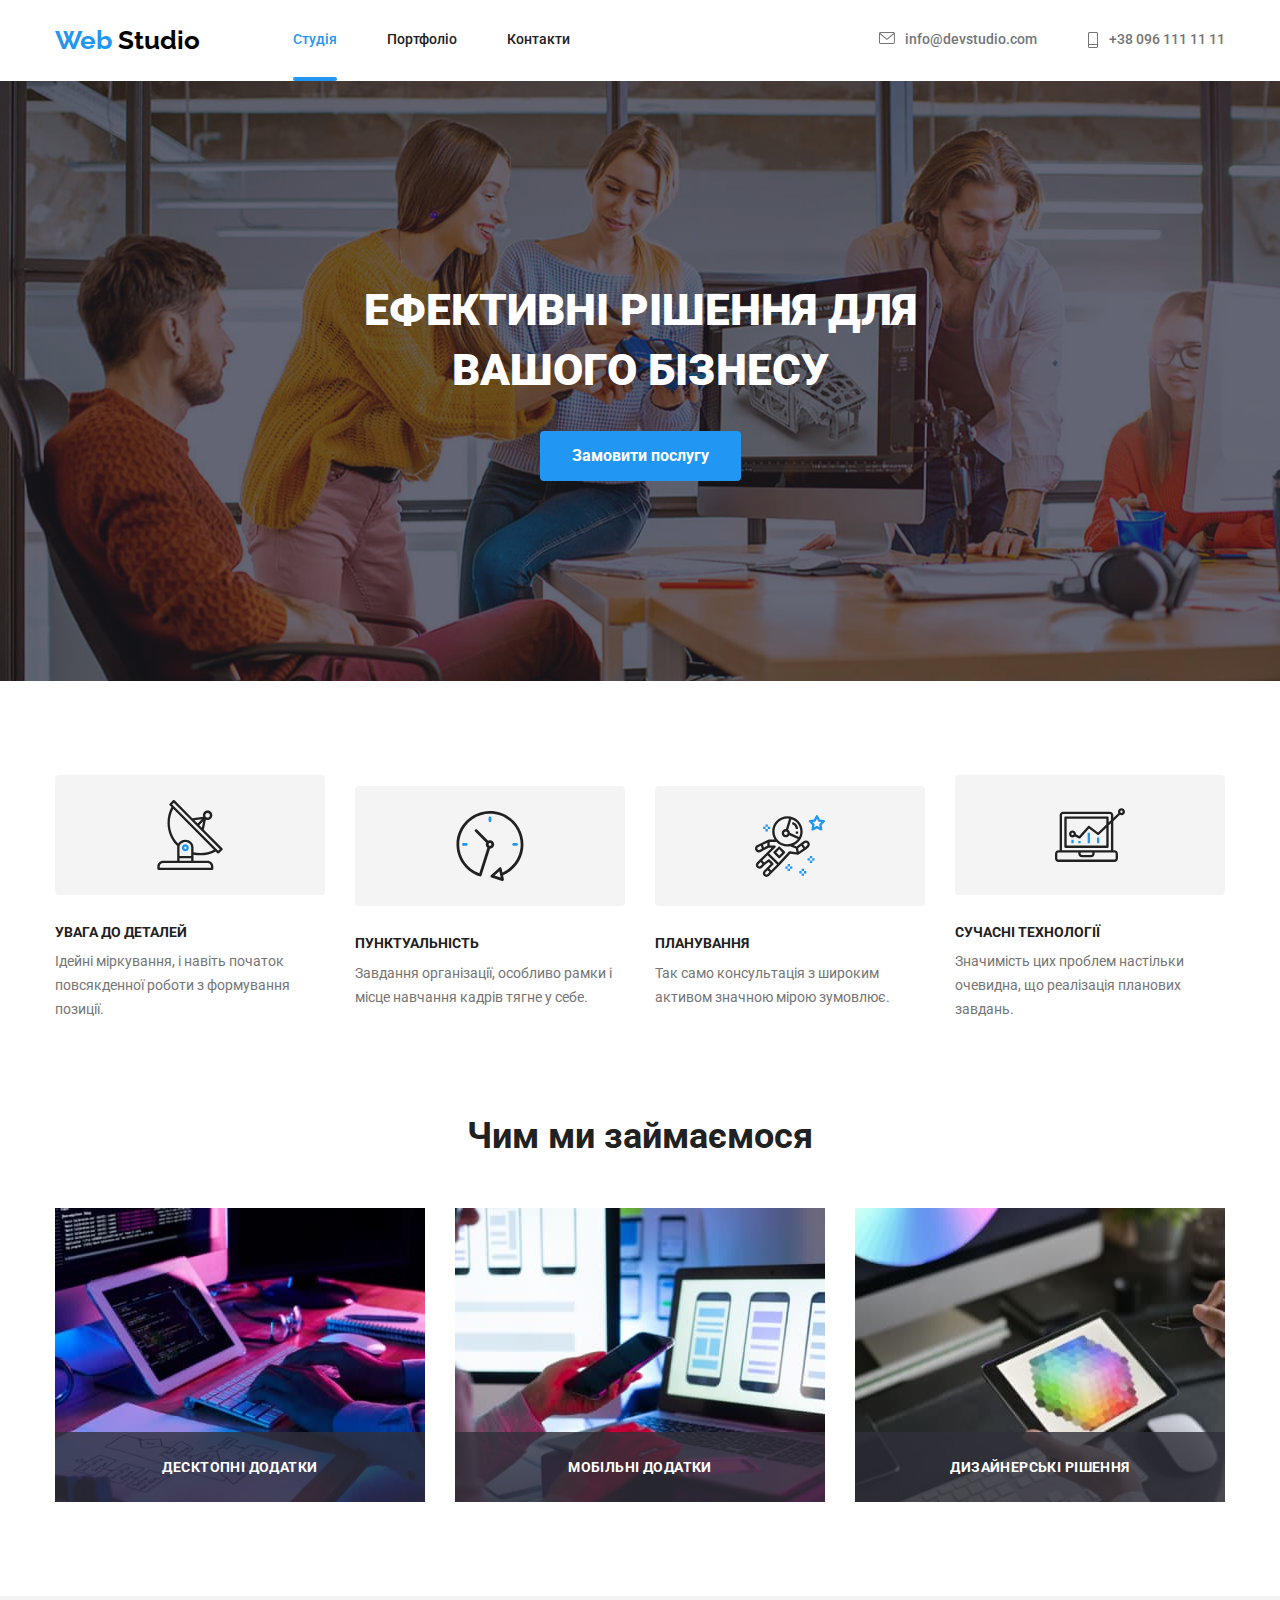
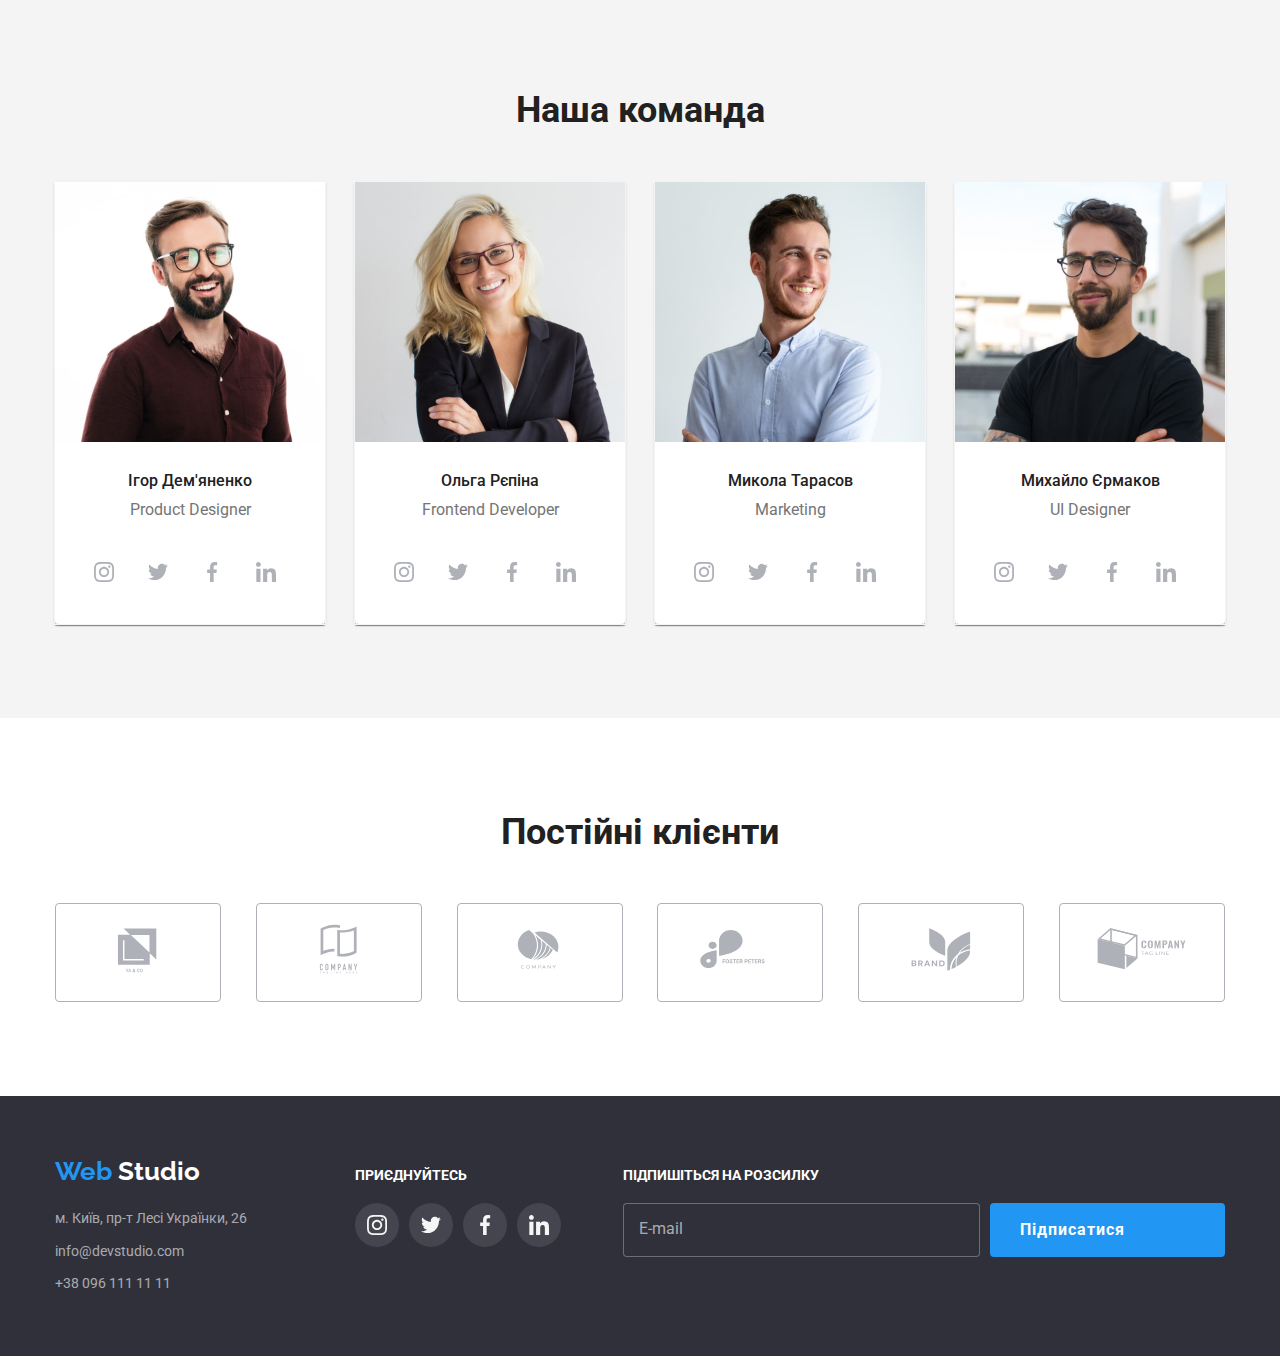
==== commit fb8a5cfa: "commit" ====
--- a/index.html
+++ b/index.html
@@ -10,7 +10,7 @@
     <link rel="stylesheet" href="./css/main.min.css">
 </head>
 <body>
-   <header class="header">
+   <header>
       <div class="conteiner conteiner__item">  
     <a href="#" class="logo span">
         <span class="span__web">Web</span>
@@ -53,49 +53,49 @@
     <div class="modal-backdrop is-hidden" data-modal>
         <div class="modal">
             <div class="close-sing" data-modal-close>
-                <svg class="close-icons" width="18" height="18">
-                    <use class="close-icons" href="./img/icons.svg#icon-close-black-18dp"></use>
+                <svg class="close-sing__icons" width="18" height="18">
+                    <use class="close-sing__use" href="./img/icons.svg#icon-close-black-18dp"></use>
                </svg> 
             </div>
             <h2 class="modal-text">Залиште свої дані, ми вам передзвонимо</h2>
             <form class="form">
-                <div class="form-modal">
-                <label for="name" class="form-label">Ім'я</label>
-                <div class="form-svg">
-                <input class="form-modal-line" type="text" name="name" id="name">
-                <svg class="svg-modal-form" width="18" height="18">
-                    <use href="./img/icons.svg#icon-person"></use>
-                </svg>
-            </div>
-            </div>
-            <div class="form-modal">
-                <label for="tel" class="form-label">Телефон</label>
-                <div class="form-svg">
-                <input class="form-modal-line" type="tel" name="tel" id="tel">
-                <svg class="svg-modal-form" width="18" height="18">
-                    <use href="./img/icons.svg#icon-phone-black"></use>
+                <div class="form__modal">
+                <label for="name" class="form__label">Ім'я</label>
+                <div class="form__svg">
+                <input class="form__line" type="text" name="name" id="name">
+                <svg class="form__image" width="18" height="18">
+                    <use class="form__use" href="./img/icons.svg#icon-person"></use>
+                </svg>
+            </div>
+            </div>
+            <div class="form__modal">
+                <label for="tel" class="form__label">Телефон</label>
+                <div class="form__svg">
+                <input class="form__line" type="tel" name="tel" id="tel">
+                <svg class="form__image" width="18" height="18">
+                    <use class="form__use" href="./img/icons.svg#icon-phone-black"></use>
                 </svg>
                 </div>
             </div>
-            <div class="form-modal">
-                <label for="email" class="form-label">Пошта</label>
-                <div class="form-svg">
-                <input class="form-modal-line" type="email" name="email" id="email">
-                <svg class="svg-modal-form" width="18" height="18">
-                    <use href="./img/icons.svg#icon-email-black"></use>
-                </svg>
-            </div>
-            </div>
-            <div class="form-modal">
-                <label for="text" class="form-label">Коментар</label>
-                <textarea class="form-modal-line comment" id="text" placeholder="Введіть текст"></textarea>
+            <div class="form__modal">
+                <label for="email" class="form__label">Пошта</label>
+                <div class="form__svg">
+                <input class="form__line" type="email" name="email" id="email">
+                <svg class="form__image" width="18" height="18">
+                    <use class="form__use" href="./img/icons.svg#icon-email-black"></use>
+                </svg>
+            </div>
+            </div>
+            <div class="form__modal">
+                <label for="text" class="form__label">Коментар</label>
+                <textarea class="form__line comment" id="text" placeholder="Введіть текст"></textarea>
             </div>
             <div class="check-mark">
-                <input class="check-mark-id" type="checkbox" hidden name="check-mark-label" id="check-mark-label" value="check">
-            <label for="check-mark-label" class="check-mark-label">
-                <span class="check-mark-span">
-                    <svg class="check-mark-icon" width="11" height="8">
-                        <use href="./img/icons.svg#icon-check-mark"></use>
+                <input class="check-mark__id" type="checkbox" hidden name="check-mark-label" id="check-mark-label" value="check">
+            <label for="check-mark-label" class="check-mark__label">
+                <span class="check-mark__span">
+                    <svg class="check-mark__icon" width="11" height="8">
+                        <use class="check-mark__use" href="./img/icons.svg#icon-check-mark"></use>
                     </svg>
                 </span>
                 Погоджуюся з розсилкою та приймаю  
@@ -164,22 +164,22 @@
 <section class="work">
     <div class="conteiner">
     <h2 class="title">Чим ми займаємося</h2>
-    <ul class="conteiner__work">
+    <ul class="conteiner-work">
     
-    <li class="conteiner__i-tem">
+    <li class="conteiner-work__i-tem">
         <div class="card-work">
         <img src="./img/nout.jpg.jpg" alt="computer" width="370" class="card-work__card__card__image">
     <p class="card-work__dodatok">Десктопні додатки</p>
     </div>
 </li>
-    <li class="conteiner__i-tem">
+    <li class="conteiner-work__i-tem">
         <div class="card-work">
         <img src="./img/phone.jpg.jpg" alt="phone" width="370" class="card-work__card__card__image">
     <p class="card-work__dodatok">Мобільні додатки</p>
 </div>
 </li>
     
-    <li class="conteiner__i-tem">
+    <li class="conteiner-work__i-tem">
         <div class="card-work"> 
         <img src="./img/ipad.jpg.jpg" alt="ipad" width="370" class="card-work__card__card__image">
     <p class="card-work__dodatok">Дизайнерські рішення</p>
@@ -316,7 +316,8 @@
             <h3 class="card__title">Михайло Єрмаков</h3>
             <p  class="card__name" lang="en">UI Designer</p>
             <ul class="social list">
-                <li class="social__item"><a href="" class="social__link link">
+                <li class="social__item">
+                    <a href="" class="social__link link">
                     <svg class="social__icon" width="20" height="20">
                         <use href="./img/icons.svg#icon-instagram-"></use>
                     </svg>
@@ -421,7 +422,7 @@
 </div>
 <div class="web">
     <h3 class="welcome">приєднуйтесь</h3>
-    <ul class="welcome-social__icons list">
+    <ul class="welcome-social list">
     <li class="welcome-social__item">
         <a href="" class="welcome-social__link link">
         <svg class="welcome-social__icon" width="20" height="20">
--- a/css/main.min.css
+++ b/css/main.min.css
@@ -1 +1 @@
-body{color:#212121;font-family:"Roboto",sant-serif;text-decoration:none}h1,h2,h3,h4,h5,h6,p,ul{margin:0;padding:0}.conteiner{width:1200px;padding-left:15px;padding-right:15px;margin-left:auto;margin-right:auto}li{list-style-type:none;padding-left:0;margin:0}a{text-decoration:none}img{display:block;max-width:100%;height:auto}.link{display:-webkit-box;display:-ms-flexbox;display:flex;-webkit-box-pack:center;-ms-flex-pack:center;justify-content:center;-webkit-box-align:center;-ms-flex-align:center;align-items:center;-webkit-transition:color 250ms cubic-bezier(0.4, 0, 0.2, 1);transition:color 250ms cubic-bezier(0.4, 0, 0.2, 1)}.visually-hidden{position:absolute;white-space:nowrap;width:1px;height:1px;overflow:hidden;border:0;padding:0;clip:rect(0 0 0 0);-webkit-clip-path:inset(50%);clip-path:inset(50%);margin:-1px}.logo{margin-top:25px;margin-bottom:25px;margin-right:93px}.span{font-family:"Raleway",sant-serif;font-weight:700;font-size:26px;line-height:1.19;text-decoration:none}.span__web{color:#2196f2}.span__studio{color:#000}.site-nav,.contact{display:-webkit-box;display:-ms-flexbox;display:flex;margin-top:0;margin-bottom:0;font-weight:500;font-size:14px;line-height:1.14}.contact__mail-tel{padding-top:32px;padding-bottom:32px}.site-nav__link:hover,.site-nav__link:focus{color:#2196f2}.header::after{content:"";position:absolute;width:100%;height:1px;background-color:#ececec;left:0;bottom:-1px;background-size:contain}.site-nav__link{position:relative;padding-top:32px;padding-bottom:32px;display:inline-block;color:#212121;-webkit-transition:color 250ms cubic-bezier(0.4, 0, 0.2, 1);transition:color 250ms cubic-bezier(0.4, 0, 0.2, 1)}.site-nav__link::after{content:"";position:absolute;width:0%;height:4px;border-radius:2px;background-color:#2196f2;left:0;bottom:-1px;background-size:contain}.site-nav__link.current::after{width:100%}.current{color:#2196f2}.site-nav .site-nav__list+.site-nav__list{margin-left:50px}.contact__link{color:#757575;margin-right:auto;-webkit-transition:color 250ms cubic-bezier(0.4, 0, 0.2, 1);transition:color 250ms cubic-bezier(0.4, 0, 0.2, 1);display:-webkit-box;display:-ms-flexbox;display:flex}.contact__icons{margin-right:10px;fill:currentColor}.contact__link:hover,.contact__link:focus{color:#2196f2}.contact:hover .contact:focus{color:#2196f2}.contact .contact__mail-tel+.contact__mail-tel{margin-left:50px}.contact{margin-left:auto;padding-left:0;color:#000}.conteiner__item{display:-webkit-box;display:-ms-flexbox;display:flex;text-align:center}.header{position:relative}.conteiner__item::after .current{content:"";position:absolute;width:100%;height:1px;background-color:#ececec;bottom:-1px;left:0}.modal-backdrop{position:fixed;top:0;bottom:0;left:0;right:0;background-color:rgba(0,0,0,.2);-webkit-transition:opacity 250ms cubic-bezier(0.4, 0, 0.2, 1),visibility 250ms cubic-bezier(0.4, 0, 0.2, 1);transition:opacity 250ms cubic-bezier(0.4, 0, 0.2, 1),visibility 250ms cubic-bezier(0.4, 0, 0.2, 1)}.modal-backdrop.is-hidden .modal{-webkit-transform:translate(-50%, -50%) scale(1.3);transform:translate(-50%, -50%) scale(1.3)}.modal{width:528px;height:581px;position:absolute;top:50%;left:50%;-webkit-transform:translate(-50%, -50%) scale(1);transform:translate(-50%, -50%) scale(1);background-color:#fff;border-radius:4px;-webkit-box-shadow:0px 2px 1px 0px;box-shadow:0px 2px 1px 0px;padding:40px;-webkit-transition:-webkit-transform 250ms cubic-bezier(0.4, 0, 0.2, 1);transition:-webkit-transform 250ms cubic-bezier(0.4, 0, 0.2, 1);transition:transform 250ms cubic-bezier(0.4, 0, 0.2, 1);transition:transform 250ms cubic-bezier(0.4, 0, 0.2, 1), -webkit-transform 250ms cubic-bezier(0.4, 0, 0.2, 1)}.modal-text{-webkit-box-pack:center;-ms-flex-pack:center;justify-content:center;-webkit-box-align:center;-ms-flex-align:center;align-items:center;font-weight:bold;font-size:20px;line-height:calc 1.15;color:var(-- #212121);margin-bottom:30px}.form-modal{position:relative;margin-bottom:20px;display:block;margin:0}.form-label{display:-webkit-box;display:-ms-flexbox;display:flex;position:absolute;top:0;left:0;-webkit-transform:translateY(-120%);transform:translateY(-120%);font-size:12px;font-weight:400px;color:#757575}.form-modal-line{display:-webkit-box;display:-ms-flexbox;display:flex;width:100%;margin:0;padding-top:10px;padding-bottom:10px;padding-left:35px;font:inherit;border-radius:4px;border:1px solid rgba(33,33,33,.2);margin-bottom:28px;cursor:pointer;position:relative}.comment{resize:none;height:120px;font-size:12px;line-height:1.1666666667;letter-spacing:.01em;margin-bottom:20px;padding-left:16px}.form-modal-line::-webkit-input-placeholder{color:rgba(117,117,117,.5)}.form-modal-line::-moz-placeholder{color:rgba(117,117,117,.5)}.form-modal-line:-ms-input-placeholder{color:rgba(117,117,117,.5)}.form-modal-line::-ms-input-placeholder{color:rgba(117,117,117,.5)}.form-modal-line::placeholder{color:rgba(117,117,117,.5)}.form-svg{position:relative}.svg-modal-form{display:-webkit-box;display:-ms-flexbox;display:flex;position:absolute;-webkit-box-pack:center;-ms-flex-pack:center;justify-content:center;-webkit-box-align:center;-ms-flex-align:center;align-items:center;top:0px;left:12px;-webkit-transform:translateY(60%);transform:translateY(60%);fill:#212121}.check-mark-label{margin:auto;display:-webkit-box;display:-ms-flexbox;display:flex;-webkit-box-pack:center;-ms-flex-pack:center;justify-content:center;-webkit-box-align:center;-ms-flex-align:center;align-items:center;cursor:pointer}.check-mark-icon{width:16px;height:15px;border:2px solid #212121;border-radius:2px;margin-right:8px}.check-mark-label .check-mark{fill:rgba(0,0,0,0)}.check-mark{display:-webkit-box;display:-ms-flexbox;display:flex;-webkit-box-pack:center;-ms-flex-pack:center;justify-content:center;-webkit-box-align:center;-ms-flex-align:center;align-items:center;border-color:#212121;margin-bottom:30px}.check-mark-label{font-weight:400px;font-size:14px;line-height:calc 1.7142857143;letter-spacing:.03em;color:#757575}.check-mark input:checked+.check-mark-label .check-mark-span{fill:#fff}.check-mark input:checked+.check-mark-label .check-mark-icon{background-color:#2196f2;border:none}.contract{color:#2196f2;border-bottom:1px solid #2196f2;letter-spacing:.03em;margin-left:8px}input{border:none;-webkit-appearance:none;-ms-appearance:none;-moz-appearance:none;appearance:none;outline:none}.form-modal-line:valid+.svg-modal-form,.form-modal-line:focus{outline:#2196f2;border-color:#2196f2}.form-modal-line:valid,.form-modal-line:focus+.svg-modal-form{fill:#2196f2}.comment:valid+.check-mark-span,.comment:focus{outline:#2196f2;border-color:#2196f2}.close-sing{position:absolute;display:-webkit-box;display:-ms-flexbox;display:flex;-webkit-box-pack:center;-ms-flex-pack:center;justify-content:center;cursor:pointer;-webkit-box-align:center;-ms-flex-align:center;align-items:center;top:10px;right:10px;width:30px;height:30px;border:1px solid rgba(0,0,0,.1);border-radius:50%}.button-modal{background-color:#2196f2;color:#fff;padding:10px 52px;-webkit-box-pack:center;-ms-flex-pack:center;justify-content:center;-webkit-box-align:center;-ms-flex-align:center;align-items:center;border-radius:4px;border:1px solid #2196f2;font-weight:bold;font-size:16px;line-height:1.875;letter-spacing:.06em;cursor:pointer}.is-hidden{visibility:hidden;opacity:0;pointer-events:none}.hero{display:-webkit-box;display:-ms-flexbox;display:flex;text-align:center;-webkit-box-pack:center;-ms-flex-pack:center;justify-content:center;-webkit-box-align:center;-ms-flex-align:center;align-items:center;max-width:1600px;margin-left:auto;margin-right:auto;padding:200px 0;background-repeat:no-repeat;background-color:#2f303a;background-image:-webkit-gradient(linear, left top, left bottom, from(rgba(47, 48, 58, 0.4))),url("../../img/Img.png");background-image:linear-gradient(rgba(47, 48, 58, 0.4) rgba(47, 48, 58, 0.4)),url("../../img/Img.png")}.hero__title{margin-top:0;margin-bottom:30px;font-weight:900;font-size:44px;line-height:1.36;color:#fff;text-transform:uppercase}.hero__button{padding:10px 32px;font-weight:700;font-size:16px;line-height:1.87;color:#fff;background-color:#2196f2;border:none;border-radius:4px;cursor:pointer}.hero__button:hover,.hero__button:focus{color:#f5f5f5}.conteiner__about{display:-webkit-box;display:-ms-flexbox;display:flex;-webkit-box-pack:center;-ms-flex-pack:center;justify-content:center;-webkit-box-align:center;-ms-flex-align:center;align-items:center}.conteiner__list{display:-webkit-box;display:-ms-flexbox;display:flex;-webkit-box-pack:center;-ms-flex-pack:center;justify-content:center;-webkit-box-align:center;-ms-flex-align:center;align-items:center;padding:94px 0;padding-left:0;padding-right:0;margin:0;gap:30px}.prodact__image{display:-webkit-box;display:-ms-flexbox;display:flex;-webkit-box-align:center;-ms-flex-align:center;align-items:center;-webkit-box-pack:center;-ms-flex-pack:center;justify-content:center;padding:25px 100px;border-radius:4px;background-color:#f5f4f4;margin-bottom:30px}.prodact__name{margin-top:0;margin-bottom:10px;font-size:14px;line-height:1.14}.prodact__text{margin-top:0;margin-bottom:0;font-size:14px;line-height:1.71;color:#757575}.work{padding-bottom:94px}.title{text-align:center;margin-bottom:50px;font-size:36px;line-height:1.16}.conteiner__work{display:-webkit-box;display:-ms-flexbox;display:flex;-webkit-box-align:center;-ms-flex-align:center;align-items:center;padding-left:0;gap:30px}.conteiner__i-tem{width:calc((100% - 60px)/3)}.conteiner__i-tem:nth-child(3n){margin-right:0}.card-work{position:relative}.card-work__dodatok{position:absolute;display:-webkit-box;display:-ms-flexbox;display:flex;-webkit-box-align:center;-ms-flex-align:center;align-items:center;-webkit-box-pack:center;-ms-flex-pack:center;justify-content:center;color:#fff;bottom:0;min-height:70px;min-width:370px;background-color:rgba(47,48,58,.8);font-size:14px;font-weight:bold;line-height:1.1428571429;letter-spacing:.03em;text-transform:uppercase}.team{background-color:#f5f4f4;padding:94px 0}.list-team__item{text-align:center}.list-team .list-team__item{width:calc((100% - 90px)/4);margin-left:0px}.social{display:-webkit-box;display:-ms-flexbox;display:flex;-webkit-box-pack:center;-ms-flex-pack:center;justify-content:center;-webkit-box-align:center;-ms-flex-align:center;align-items:center}.social.list{margin-top:30px}.social__icon{fill:#afb1b8}.social__link:hover .social__icon{fill:#fff}.social__link{width:100%;height:100%;display:-webkit-box;display:-ms-flexbox;display:flex;-webkit-box-align:center;-ms-flex-align:center;align-items:center;-webkit-box-pack:center;-ms-flex-pack:center;justify-content:center}.social__item .social__link{width:44px;height:44px;background-color:#fff;margin-right:10px;border-radius:50%;-webkit-transition:250ms cubic-bezier(0.4, 0, 0.2, 1);transition:250ms cubic-bezier(0.4, 0, 0.2, 1)}.social__item .social__link:hover,.social__item .social__link:focus{background-color:#2196f2}.list-team .social__item:last-child{margin-right:0}.list-team .list-team__item:not(:last-child){margin-right:30px}.list-team{display:-webkit-box;display:-ms-flexbox;display:flex;padding-left:0;margin-top:0}.card__title{font-weight:500;font-size:16px;line-height:1.18}.card__name{font-size:16px;line-height:1.18;color:#757575;margin-top:10px}.list-team__item{margin-left:0;outline:1px solid #f5f4f4;-webkit-box-shadow:0px 1px 3px rgba(0,0,0,.12),0px 1px 1px rgba(0,0,0,.14),0px 2px 1px rgba(0,0,0,.2);box-shadow:0px 1px 3px rgba(0,0,0,.12),0px 1px 1px rgba(0,0,0,.14),0px 2px 1px rgba(0,0,0,.2);border-radius:0px 0px 4px 4px;background-color:#fff}.card__text{padding-top:30px;padding-bottom:30px}.client{padding:94px 0}.clients{display:-webkit-box;display:-ms-flexbox;display:flex;-webkit-box-pack:justify;-ms-flex-pack:justify;justify-content:space-between}.clients__baza{margin-right:30px;padding:16px 32px;border:1px solid #afb1b8;border-radius:4px;-webkit-transition:color 250ms cubic-bezier(0.4, 0, 0.2, 1);transition:color 250ms cubic-bezier(0.4, 0, 0.2, 1);cursor:pointer}.clients__baza:last-child{margin-right:0}.clients__icon{fill:#afb1b8;-webkit-transition:color 250ms cubic-bezier(0.4, 0, 0.2, 1);transition:color 250ms cubic-bezier(0.4, 0, 0.2, 1)}.clients__baza:hover{fill:#2196f2;border-color:#2196f2}.clients__baza:hover .clients__svg{fill:#2196f2;border-color:#2196f2}.footer-web .conteiner{display:-webkit-box;display:-ms-flexbox;display:flex;-webkit-box-pack:justify;-ms-flex-pack:justify;justify-content:space-between;-webkit-box-align:baseline;-ms-flex-align:baseline;align-items:baseline}.footer-web{background-color:#2f303a;display:-webkit-box;display:-ms-flexbox;display:flex;-webkit-box-pack:justify;-ms-flex-pack:justify;justify-content:space-between;margin-left:0;margin-right:0;padding-top:60px;padding-bottom:60px}.span__studio--white{color:#fff}.adress__i-tem{margin-top:20px;margin-bottom:0;padding-left:0}.adress__footer{font-style:normal;text-decoration:none;font-weight:400px;font-size:14px;line-height:1.71;color:rgba(255,255,255,.6);width:1600px;height:648px;left:0px;top:2094px;-webkit-transition:color 250ms cubic-bezier(0.4, 0, 0.2, 1);transition:color 250ms cubic-bezier(0.4, 0, 0.2, 1)}.adress__footer--adress{color:#fff}.adress__footer:hover,.adress__footer:focus{color:#fff}.adress__list{margin-top:9px}.welcome{font-size:14px;line-height:16px;color:#fff;text-transform:uppercase;margin-bottom:20px}.welcome-social__link.link{display:-webkit-box;display:-ms-flexbox;display:flex;-webkit-box-pack:center;-ms-flex-pack:center;justify-content:center;-webkit-box-align:center;-ms-flex-align:center;align-items:center;width:44px;height:44px;background-color:rgba(255,255,255,.1);border-radius:50%;margin-right:10px;-webkit-transition:250ms cubic-bezier(0.4, 0, 0.2, 1);transition:250ms cubic-bezier(0.4, 0, 0.2, 1)}.welcome-social__item:last-child .welcome-social__link{margin-right:0}.welcome-social__icon{fill:#f5f5f5;gap:10px}.welcome-social__link.link:hover,.welcome-social__link.link:focus{fill:#fff;background-color:#2196f2}.welcome-social__link{width:100%;height:100%;display:-webkit-box;display:-ms-flexbox;display:flex;-webkit-box-align:center;-ms-flex-align:center;align-items:center;-webkit-box-pack:center;-ms-flex-pack:center;justify-content:center}.welcome-social__icons{display:-webkit-box;display:-ms-flexbox;display:flex}.button-icon__button{display:-webkit-box;display:-ms-flexbox;display:flex;-webkit-box-align:center;-ms-flex-align:center;align-items:center;-webkit-box-pack:center;-ms-flex-pack:center;justify-content:center;letter-spacing:.06em;padding:10px 28px;margin-left:10px;font-size:16px;font-weight:bold;line-height:1.875;border-radius:4px;border:2px solid #2196f2;background-color:#2196f2;color:#fff}.button-icon{display:-webkit-box;display:-ms-flexbox;display:flex}.button-icon__button{margin-left:10px}.button-icon__comment{width:357px;display:-webkit-box;display:-ms-flexbox;display:flex;-webkit-box-flex:1;-ms-flex-positive:1;flex-grow:1;outline:none;-webkit-box-pack:center;-ms-flex-pack:center;justify-content:center;-webkit-box-align:center;-ms-flex-align:center;align-items:center;border-radius:4px;border:1px solid rgba(255,255,255,.3);background-color:#2f303a;color:#fff;padding:15px}.button-icon__comment::-webkit-input-placeholder{font-size:16px;font-weight:normal;color:rgba(255,255,255,.6)}.button-icon__comment::-moz-placeholder{font-size:16px;font-weight:normal;color:rgba(255,255,255,.6)}.button-icon__comment:-ms-input-placeholder{font-size:16px;font-weight:normal;color:rgba(255,255,255,.6)}.button-icon__comment::-ms-input-placeholder{font-size:16px;font-weight:normal;color:rgba(255,255,255,.6)}.button-icon__comment::placeholder{font-size:16px;font-weight:normal;color:rgba(255,255,255,.6)}.button{display:-webkit-box;display:-ms-flexbox;display:flex;text-align:center;-webkit-box-pack:center;-ms-flex-pack:center;justify-content:center;margin-bottom:50px;padding-left:0}.button-item:not(:first-child){margin-left:8px}.button-list{display:-webkit-box;display:-ms-flexbox;display:flex;padding-left:22px;padding-right:22px;padding-top:6px;padding-bottom:6px;margin-right:0px;font-weight:500;font-size:16px;line-height:1.625;color:var(-- #212121);background-color:#f5f4f4;border-radius:4px;cursor:pointer;-webkit-transition:250ms cubic-bezier(0.4, 0, 0.2, 1);transition:250ms cubic-bezier(0.4, 0, 0.2, 1)}.button-list:hover,.button-list:focus{color:#fff;background-color:#2196f2}.name-portfolio{font-size:18px;line-height:2}.text-portfolio-site{font-weight:400px;font-size:16px;line-height:1.87;color:#757575;margin-top:0;margin-bottom:0}.conteiner-portfolio{display:-webkit-box;display:-ms-flexbox;display:flex;-ms-flex-wrap:wrap;flex-wrap:wrap;gap:30px;-webkit-box-pack:center;-ms-flex-pack:center;justify-content:center}.portfolio{-webkit-box-align:stretch;-ms-flex-align:stretch;align-items:stretch}.portfolio:nth-child(3n){margin-right:0}.portfolio:nth-last-child(-n+3){margin-bottom:0}.name-portfolio{margin-bottom:4px}.card{outline:1px solid #f5f4f4;-webkit-box-shadow:0px 1px 3px rgba(0,0,0,.12),0px 1px 1px rgba(0,0,0,.14),0px 2px 1px rgba(0,0,0,.2);box-shadow:0px 1px 3px rgba(0,0,0,.12),0px 1px 1px rgba(0,0,0,.14),0px 2px 1px rgba(0,0,0,.2);cursor:pointer;-webkit-transition:-webkit-transform 250ms cubic-bezier(0.4, 0, 0.2, 1);transition:-webkit-transform 250ms cubic-bezier(0.4, 0, 0.2, 1);transition:transform 250ms cubic-bezier(0.4, 0, 0.2, 1);transition:transform 250ms cubic-bezier(0.4, 0, 0.2, 1), -webkit-transform 250ms cubic-bezier(0.4, 0, 0.2, 1)}.card-content{padding:20px 24px}.img-wrapper{position:relative;overflow:hidden;background-size:contain}.text-card{position:absolute;display:-webkit-box;display:-ms-flexbox;display:flex;-webkit-box-pack:center;-ms-flex-pack:center;justify-content:center;-webkit-box-align:center;-ms-flex-align:center;align-items:center;font-size:18px;top:0;left:0;right:0;bottom:0;padding:24px;line-height:1.3333333333;background-color:rgba(33,150,243,.9);color:#f5f5f5;-webkit-transform:translateY(100%);transform:translateY(100%);-webkit-transition:-webkit-transform 250ms cubic-bezier(0.4, 0, 0.2, 1);transition:-webkit-transform 250ms cubic-bezier(0.4, 0, 0.2, 1);transition:transform 250ms cubic-bezier(0.4, 0, 0.2, 1);transition:transform 250ms cubic-bezier(0.4, 0, 0.2, 1), -webkit-transform 250ms cubic-bezier(0.4, 0, 0.2, 1)}.card:hover .text-card{-webkit-transform:translateY(0);transform:translateY(0);outline:none}.portfolio:hover{-webkit-box-shadow:0px 1px 1px rgba(0,0,0,.12),0px 4px 4px rgba(0,0,0,.06),1px 4px 6px rgba(0,0,0,.16);box-shadow:0px 1px 1px rgba(0,0,0,.12),0px 4px 4px rgba(0,0,0,.06),1px 4px 6px rgba(0,0,0,.16)}.title{text-align:center;margin-top:0;margin-bottom:50px;font-size:36px;line-height:1.16}/*# sourceMappingURL=main.min.css.map */+body{color:#212121;font-family:"Roboto",sant-serif;text-decoration:none}h1,h2,h3,h4,h5,h6,p,ul{margin:0;padding:0}.conteiner{width:1200px;padding-left:15px;padding-right:15px;margin-left:auto;margin-right:auto}li{list-style-type:none;padding-left:0;margin:0}a{text-decoration:none}img{display:block;max-width:100%;height:auto}.link{display:-webkit-box;display:-ms-flexbox;display:flex;-webkit-box-pack:center;-ms-flex-pack:center;justify-content:center;-webkit-box-align:center;-ms-flex-align:center;align-items:center;-webkit-transition:color 250ms cubic-bezier(0.4, 0, 0.2, 1);transition:color 250ms cubic-bezier(0.4, 0, 0.2, 1)}.visually-hidden{position:absolute;white-space:nowrap;width:1px;height:1px;overflow:hidden;border:0;padding:0;clip:rect(0 0 0 0);-webkit-clip-path:inset(50%);clip-path:inset(50%);margin:-1px}.logo{margin-top:25px;margin-bottom:25px;margin-right:93px}.span{font-family:"Raleway",sant-serif;font-weight:700;font-size:26px;line-height:1.19;text-decoration:none}.span__web{color:#2196f2}.span__studio{color:#000}.site-nav,.contact{display:-webkit-box;display:-ms-flexbox;display:flex;margin-top:0;margin-bottom:0;font-weight:500;font-size:14px;line-height:1.14}.contact{margin-left:auto;padding-left:0;color:#000}.contact__mail-tel{padding-top:32px;padding-bottom:32px}.contact__link{color:#757575;margin-right:auto;-webkit-transition:color 250ms cubic-bezier(0.4, 0, 0.2, 1);transition:color 250ms cubic-bezier(0.4, 0, 0.2, 1);display:-webkit-box;display:-ms-flexbox;display:flex}.contact__icons{margin-right:10px;fill:currentColor}.contact__link:hover,.contact__link:focus{color:#2196f2}.contact:hover .contact:focus{color:#2196f2}.contact .contact__mail-tel+.contact__mail-tel{margin-left:50px}.site-nav__link:hover,.site-nav__link:focus{color:#2196f2}.header::after{content:"";position:absolute;width:100%;height:1px;background-color:#ececec;left:0;bottom:-1px;background-size:contain}.site-nav__link{position:relative;padding-top:32px;padding-bottom:32px;display:inline-block;color:#212121;-webkit-transition:color 250ms cubic-bezier(0.4, 0, 0.2, 1);transition:color 250ms cubic-bezier(0.4, 0, 0.2, 1)}.site-nav__link::after{content:"";position:absolute;width:0%;height:4px;border-radius:2px;background-color:#2196f2;left:0;bottom:-1px;background-size:contain}.site-nav__link.current::after{width:100%}.current{color:#2196f2}.site-nav .site-nav__list+.site-nav__list{margin-left:50px}.header{position:relative}.conteiner__item{display:-webkit-box;display:-ms-flexbox;display:flex;text-align:center}.conteiner__item::after .current{content:"";position:absolute;width:100%;height:1px;background-color:#ececec;bottom:-1px;left:0}.modal-backdrop{position:fixed;top:0;bottom:0;left:0;right:0;background-color:rgba(0,0,0,.2);-webkit-transition:opacity 250ms cubic-bezier(0.4, 0, 0.2, 1),visibility 250ms cubic-bezier(0.4, 0, 0.2, 1);transition:opacity 250ms cubic-bezier(0.4, 0, 0.2, 1),visibility 250ms cubic-bezier(0.4, 0, 0.2, 1)}.modal-backdrop.is-hidden .modal{-webkit-transform:translate(-50%, -50%) scale(1.3);transform:translate(-50%, -50%) scale(1.3)}.modal{width:528px;height:581px;position:absolute;top:50%;left:50%;-webkit-transform:translate(-50%, -50%) scale(1);transform:translate(-50%, -50%) scale(1);background-color:#fff;border-radius:4px;-webkit-box-shadow:0px 2px 1px 0px;box-shadow:0px 2px 1px 0px;padding:40px;-webkit-transition:-webkit-transform 250ms cubic-bezier(0.4, 0, 0.2, 1);transition:-webkit-transform 250ms cubic-bezier(0.4, 0, 0.2, 1);transition:transform 250ms cubic-bezier(0.4, 0, 0.2, 1);transition:transform 250ms cubic-bezier(0.4, 0, 0.2, 1), -webkit-transform 250ms cubic-bezier(0.4, 0, 0.2, 1)}.close-sing{position:absolute;display:-webkit-box;display:-ms-flexbox;display:flex;-webkit-box-pack:center;-ms-flex-pack:center;justify-content:center;cursor:pointer;-webkit-box-align:center;-ms-flex-align:center;align-items:center;top:10px;right:10px;width:30px;height:30px;border:1px solid rgba(0,0,0,.1);border-radius:50%}.modal-text{-webkit-box-pack:center;-ms-flex-pack:center;justify-content:center;-webkit-box-align:center;-ms-flex-align:center;align-items:center;font-weight:bold;font-size:20px;line-height:calc 1.15;color:var(-- #212121);margin-bottom:30px}.form__modal{position:relative;margin-bottom:20px;display:block;margin:0}.form__label{display:-webkit-box;display:-ms-flexbox;display:flex;position:absolute;top:0;left:0;-webkit-transform:translateY(-120%);transform:translateY(-120%);font-size:12px;font-weight:400px;color:#757575}.form__line{display:-webkit-box;display:-ms-flexbox;display:flex;width:100%;margin:0;padding-top:10px;padding-bottom:10px;padding-left:35px;font:inherit;border-radius:4px;border:1px solid rgba(33,33,33,.2);margin-bottom:28px;cursor:pointer;position:relative}.form__svg{position:relative}.form__image{display:-webkit-box;display:-ms-flexbox;display:flex;position:absolute;-webkit-box-pack:center;-ms-flex-pack:center;justify-content:center;-webkit-box-align:center;-ms-flex-align:center;align-items:center;top:0px;left:12px;-webkit-transform:translateY(60%);transform:translateY(60%);fill:#212121}.form__line::-webkit-input-placeholder{color:rgba(117,117,117,.5)}.form__line::-moz-placeholder{color:rgba(117,117,117,.5)}.form__line:-ms-input-placeholder{color:rgba(117,117,117,.5)}.form__line::-ms-input-placeholder{color:rgba(117,117,117,.5)}.form__line::placeholder{color:rgba(117,117,117,.5)}.comment{resize:none;height:120px;font-size:12px;line-height:1.1666666667;letter-spacing:.01em;margin-bottom:20px;padding-left:16px}.check-mark{display:-webkit-box;display:-ms-flexbox;display:flex;-webkit-box-pack:center;-ms-flex-pack:center;justify-content:center;-webkit-box-align:center;-ms-flex-align:center;align-items:center;border-color:#212121;margin-bottom:30px}.check-mark__label{margin:auto;display:-webkit-box;display:-ms-flexbox;display:flex;-webkit-box-pack:center;-ms-flex-pack:center;justify-content:center;-webkit-box-align:center;-ms-flex-align:center;align-items:center;cursor:pointer;font-weight:400px;font-size:14px;line-height:calc 1.7142857143;letter-spacing:.03em;color:#757575}.check-mark__icon{width:16px;height:15px;border:2px solid #212121;border-radius:2px;margin-right:8px}.check-mark__label .check-mark{fill:rgba(0,0,0,0)}.check-mark input:checked+.check-mark__label .check-mark__span{fill:#fff}.check-mark input:checked+.check-mark__label .check-mark__icon{background-color:#2196f2;border:none}input{border:none;-webkit-appearance:none;-ms-appearance:none;-moz-appearance:none;appearance:none;outline:none}.form__line:valid+.form__image,.form__line:focus{outline:#2196f2;border-color:#2196f2}.form__line:valid,.form__line:focus+.form__image{fill:#2196f2}.comment:valid+.check-mark__span,.comment:focus{outline:#2196f2;border-color:#2196f2}.contract{color:#2196f2;border-bottom:1px solid #2196f2;letter-spacing:.03em;margin-left:8px}.button-modal{background-color:#2196f2;color:#fff;padding:10px 52px;-webkit-box-pack:center;-ms-flex-pack:center;justify-content:center;-webkit-box-align:center;-ms-flex-align:center;align-items:center;border-radius:4px;border:1px solid #2196f2;font-weight:bold;font-size:16px;line-height:1.875;letter-spacing:.06em;cursor:pointer}.is-hidden{visibility:hidden;opacity:0;pointer-events:none}.hero{display:-webkit-box;display:-ms-flexbox;display:flex;text-align:center;-webkit-box-pack:center;-ms-flex-pack:center;justify-content:center;-webkit-box-align:center;-ms-flex-align:center;align-items:center;max-width:1600px;margin-left:auto;margin-right:auto;padding:200px 0;background-repeat:no-repeat;background-color:#2f303a;background-image:-webkit-gradient(linear, left top, left bottom, from(rgba(47, 48, 58, 0.4))),url("../../img/Img.png");background-image:linear-gradient(rgba(47, 48, 58, 0.4) rgba(47, 48, 58, 0.4)),url("../../img/Img.png")}.hero__title{margin-top:0;margin-bottom:30px;font-weight:900;font-size:44px;line-height:1.36;color:#fff;text-transform:uppercase}.hero__button{padding:10px 32px;font-weight:700;font-size:16px;line-height:1.87;color:#fff;background-color:#2196f2;border:none;border-radius:4px;cursor:pointer}.hero__button:hover,.hero__button:focus{color:#f5f5f5}.conteiner__about{display:-webkit-box;display:-ms-flexbox;display:flex;-webkit-box-pack:center;-ms-flex-pack:center;justify-content:center;-webkit-box-align:center;-ms-flex-align:center;align-items:center}.conteiner__list{display:-webkit-box;display:-ms-flexbox;display:flex;-webkit-box-pack:center;-ms-flex-pack:center;justify-content:center;-webkit-box-align:center;-ms-flex-align:center;align-items:center;padding:94px 0;padding-left:0;padding-right:0;margin:0;gap:30px}.prodact__image{display:-webkit-box;display:-ms-flexbox;display:flex;-webkit-box-align:center;-ms-flex-align:center;align-items:center;-webkit-box-pack:center;-ms-flex-pack:center;justify-content:center;padding:25px 100px;border-radius:4px;background-color:#f5f4f4;margin-bottom:30px}.prodact__name{margin-top:0;margin-bottom:10px;font-size:14px;line-height:1.14}.prodact__text{margin-top:0;margin-bottom:0;font-size:14px;line-height:1.71;color:#757575}.work{padding-bottom:94px}.conteiner-work{display:-webkit-box;display:-ms-flexbox;display:flex;-webkit-box-align:center;-ms-flex-align:center;align-items:center;padding-left:0;gap:30px}.conteiner-work__i-tem{width:calc((100% - 60px)/3)}.conteiner__i-tem:nth-child(3n){margin-right:0}.card-work{position:relative}.card-work__dodatok{position:absolute;display:-webkit-box;display:-ms-flexbox;display:flex;-webkit-box-align:center;-ms-flex-align:center;align-items:center;-webkit-box-pack:center;-ms-flex-pack:center;justify-content:center;color:#fff;bottom:0;min-height:70px;min-width:370px;background-color:rgba(47,48,58,.8);font-size:14px;font-weight:bold;line-height:1.1428571429;letter-spacing:.03em;text-transform:uppercase}.team{background-color:#f5f4f4;padding:94px 0}.list-team .list-team__item{width:calc((100% - 90px)/4);margin-left:0px}.social{display:-webkit-box;display:-ms-flexbox;display:flex;-webkit-box-pack:center;-ms-flex-pack:center;justify-content:center;-webkit-box-align:center;-ms-flex-align:center;align-items:center}.social__icon{fill:#afb1b8}.social__link{width:100%;height:100%;display:-webkit-box;display:-ms-flexbox;display:flex;-webkit-box-align:center;-ms-flex-align:center;align-items:center;-webkit-box-pack:center;-ms-flex-pack:center;justify-content:center}.social.list{margin-top:30px}.social__item .social__link{width:44px;height:44px;background-color:#fff;margin-right:10px;border-radius:50%;-webkit-transition:250ms cubic-bezier(0.4, 0, 0.2, 1);transition:250ms cubic-bezier(0.4, 0, 0.2, 1)}.social__link:hover .social__icon{fill:#fff}.social__item .social__link:hover,.social__item .social__link:focus{background-color:#2196f2}.list-team{display:-webkit-box;display:-ms-flexbox;display:flex;padding-left:0;margin-top:0}.list-team__item{text-align:center;margin-left:0;outline:1px solid #f5f4f4;-webkit-box-shadow:0px 1px 3px rgba(0,0,0,.12),0px 1px 1px rgba(0,0,0,.14),0px 2px 1px rgba(0,0,0,.2);box-shadow:0px 1px 3px rgba(0,0,0,.12),0px 1px 1px rgba(0,0,0,.14),0px 2px 1px rgba(0,0,0,.2);border-radius:0px 0px 4px 4px;background-color:#fff}.list-team .social__item:last-child{margin-right:0}.list-team .list-team__item:not(:last-child){margin-right:30px}.card__text{padding-top:30px;padding-bottom:30px}.card__title{font-weight:500;font-size:16px;line-height:1.18}.card__name{font-size:16px;line-height:1.18;color:#757575;margin-top:10px}.client{padding:94px 0}.clients{display:-webkit-box;display:-ms-flexbox;display:flex;-webkit-box-pack:justify;-ms-flex-pack:justify;justify-content:space-between}.clients__baza{margin-right:30px;padding:16px 32px;border:1px solid #afb1b8;border-radius:4px;-webkit-transition:color 250ms cubic-bezier(0.4, 0, 0.2, 1);transition:color 250ms cubic-bezier(0.4, 0, 0.2, 1);cursor:pointer}.clients__icon{fill:#afb1b8;-webkit-transition:color 250ms cubic-bezier(0.4, 0, 0.2, 1);transition:color 250ms cubic-bezier(0.4, 0, 0.2, 1)}.clients__baza:last-child{margin-right:0}.clients__baza:hover{fill:#2196f2;border-color:#2196f2}.clients__baza:hover .clients__svg{fill:#2196f2;border-color:#2196f2}.footer-web .conteiner{display:-webkit-box;display:-ms-flexbox;display:flex;-webkit-box-pack:justify;-ms-flex-pack:justify;justify-content:space-between;-webkit-box-align:baseline;-ms-flex-align:baseline;align-items:baseline}.footer-web{background-color:#2f303a;display:-webkit-box;display:-ms-flexbox;display:flex;-webkit-box-pack:justify;-ms-flex-pack:justify;justify-content:space-between;margin-left:0;margin-right:0;padding-top:60px;padding-bottom:60px}.span__studio--white{color:#fff}.adress__i-tem{margin-top:20px;margin-bottom:0;padding-left:0}.adress__list{margin-top:9px}.adress__footer{font-style:normal;text-decoration:none;font-weight:400px;font-size:14px;line-height:1.71;color:rgba(255,255,255,.6);width:1600px;height:648px;left:0px;top:2094px;-webkit-transition:color 250ms cubic-bezier(0.4, 0, 0.2, 1);transition:color 250ms cubic-bezier(0.4, 0, 0.2, 1)}.adress__footer--adress{color:#fff}.adress__footer:hover,.adress__footer:focus{color:#fff}.welcome{font-size:14px;line-height:16px;color:#fff;text-transform:uppercase;margin-bottom:20px}.welcome-social__item:last-child .welcome-social__link{margin-right:0}.welcome-social__link.link:hover,.welcome-social__link.link:focus{fill:#fff;background-color:#2196f2}.welcome-social{display:-webkit-box;display:-ms-flexbox;display:flex}.welcome-social__link{width:100%;height:100%;display:-webkit-box;display:-ms-flexbox;display:flex;-webkit-box-align:center;-ms-flex-align:center;align-items:center;-webkit-box-pack:center;-ms-flex-pack:center;justify-content:center}.welcome-social__icon{fill:#f5f5f5;gap:10px}.welcome-social__link.link{display:-webkit-box;display:-ms-flexbox;display:flex;-webkit-box-pack:center;-ms-flex-pack:center;justify-content:center;-webkit-box-align:center;-ms-flex-align:center;align-items:center;width:44px;height:44px;background-color:rgba(255,255,255,.1);border-radius:50%;margin-right:10px;-webkit-transition:250ms cubic-bezier(0.4, 0, 0.2, 1);transition:250ms cubic-bezier(0.4, 0, 0.2, 1)}.button-icon{display:-webkit-box;display:-ms-flexbox;display:flex}.button-icon__comment{width:357px;display:-webkit-box;display:-ms-flexbox;display:flex;-webkit-box-flex:1;-ms-flex-positive:1;flex-grow:1;outline:none;-webkit-box-pack:center;-ms-flex-pack:center;justify-content:center;-webkit-box-align:center;-ms-flex-align:center;align-items:center;border-radius:4px;border:1px solid rgba(255,255,255,.3);background-color:#2f303a;color:#fff;padding:15px}.button-icon__button{display:-webkit-box;display:-ms-flexbox;display:flex;-webkit-box-align:center;-ms-flex-align:center;align-items:center;-webkit-box-pack:center;-ms-flex-pack:center;justify-content:center;letter-spacing:.06em;padding:10px 28px;margin-left:10px;font-size:16px;font-weight:bold;line-height:1.875;border-radius:4px;border:2px solid #2196f2;background-color:#2196f2;color:#fff}.button-icon__comment::-webkit-input-placeholder{font-size:16px;font-weight:normal;color:rgba(255,255,255,.6)}.button-icon__comment::-moz-placeholder{font-size:16px;font-weight:normal;color:rgba(255,255,255,.6)}.button-icon__comment:-ms-input-placeholder{font-size:16px;font-weight:normal;color:rgba(255,255,255,.6)}.button-icon__comment::-ms-input-placeholder{font-size:16px;font-weight:normal;color:rgba(255,255,255,.6)}.button-icon__comment::placeholder{font-size:16px;font-weight:normal;color:rgba(255,255,255,.6)}.portfolio{padding-top:94px;padding-bottom:48px}.button{display:-webkit-box;display:-ms-flexbox;display:flex;text-align:center;-webkit-box-pack:center;-ms-flex-pack:center;justify-content:center;margin-bottom:50px;padding-left:0}.button__list{display:-webkit-box;display:-ms-flexbox;display:flex;padding-left:22px;padding-right:22px;padding-top:6px;padding-bottom:6px;margin-right:0px;font-weight:500;font-size:16px;line-height:1.625;color:var(-- #212121);background-color:#f5f4f4;border-radius:4px;cursor:pointer;-webkit-transition:250ms cubic-bezier(0.4, 0, 0.2, 1);transition:250ms cubic-bezier(0.4, 0, 0.2, 1)}.button__item:not(:first-child){margin-left:8px}.button__list:hover,.button__list:focus{color:#fff;background-color:#2196f2}.portfolio-list{display:-webkit-box;display:-ms-flexbox;display:flex;-ms-flex-wrap:wrap;flex-wrap:wrap;gap:30px;-webkit-box-pack:center;-ms-flex-pack:center;justify-content:center}.portfolio-list__item{-webkit-box-align:stretch;-ms-flex-align:stretch;align-items:stretch;border-top:0}.portfolio-list__item:nth-child(3n){margin-right:0}.portfolio-list__item:nth-last-child(-n+3){margin-bottom:0}.portfolio-list__item:hover{-webkit-box-shadow:0px 1px 1px rgba(0,0,0,.12),0px 4px 4px rgba(0,0,0,.06),1px 4px 6px rgba(0,0,0,.16);box-shadow:0px 1px 1px rgba(0,0,0,.12),0px 4px 4px rgba(0,0,0,.06),1px 4px 6px rgba(0,0,0,.16)}.card{outline:1px solid #f5f4f4;-webkit-box-shadow:0px 1px 3px rgba(0,0,0,.12),0px 1px 1px rgba(0,0,0,.14),0px 2px 1px rgba(0,0,0,.2);box-shadow:0px 1px 3px rgba(0,0,0,.12),0px 1px 1px rgba(0,0,0,.14),0px 2px 1px rgba(0,0,0,.2);cursor:pointer;-webkit-transition:-webkit-transform 250ms cubic-bezier(0.4, 0, 0.2, 1);transition:-webkit-transform 250ms cubic-bezier(0.4, 0, 0.2, 1);transition:transform 250ms cubic-bezier(0.4, 0, 0.2, 1);transition:transform 250ms cubic-bezier(0.4, 0, 0.2, 1), -webkit-transform 250ms cubic-bezier(0.4, 0, 0.2, 1)}.card__wrapper{position:relative;overflow:hidden;background-size:contain;width:calc(100% + 2px);-webkit-transform:translateX(-1px);transform:translateX(-1px)}.card__text--portfolio{position:absolute;display:-webkit-box;display:-ms-flexbox;display:flex;-webkit-box-pack:center;-ms-flex-pack:center;justify-content:center;-webkit-box-align:center;-ms-flex-align:center;align-items:center;font-size:18px;top:0;left:0;right:0;bottom:0;padding:24px;line-height:1.3333333333;background-color:rgba(33,150,243,.9);color:#f5f5f5;-webkit-transform:translateY(100%);transform:translateY(100%);-webkit-transition:-webkit-transform 250ms cubic-bezier(0.4, 0, 0.2, 1);transition:-webkit-transform 250ms cubic-bezier(0.4, 0, 0.2, 1);transition:transform 250ms cubic-bezier(0.4, 0, 0.2, 1);transition:transform 250ms cubic-bezier(0.4, 0, 0.2, 1), -webkit-transform 250ms cubic-bezier(0.4, 0, 0.2, 1)}.card:hover .card__text--portfolio{-webkit-transform:translateY(0);transform:translateY(0);outline:none}.content-card{padding:20px 24px}.content-card__name{font-size:18px;line-height:2;margin-bottom:4px}.content-card__site{font-weight:400px;font-size:16px;line-height:1.87;color:#757575;margin-top:0;margin-bottom:0}.title{text-align:center;margin-top:0;margin-bottom:50px;font-size:36px;line-height:1.16}/*# sourceMappingURL=main.min.css.map */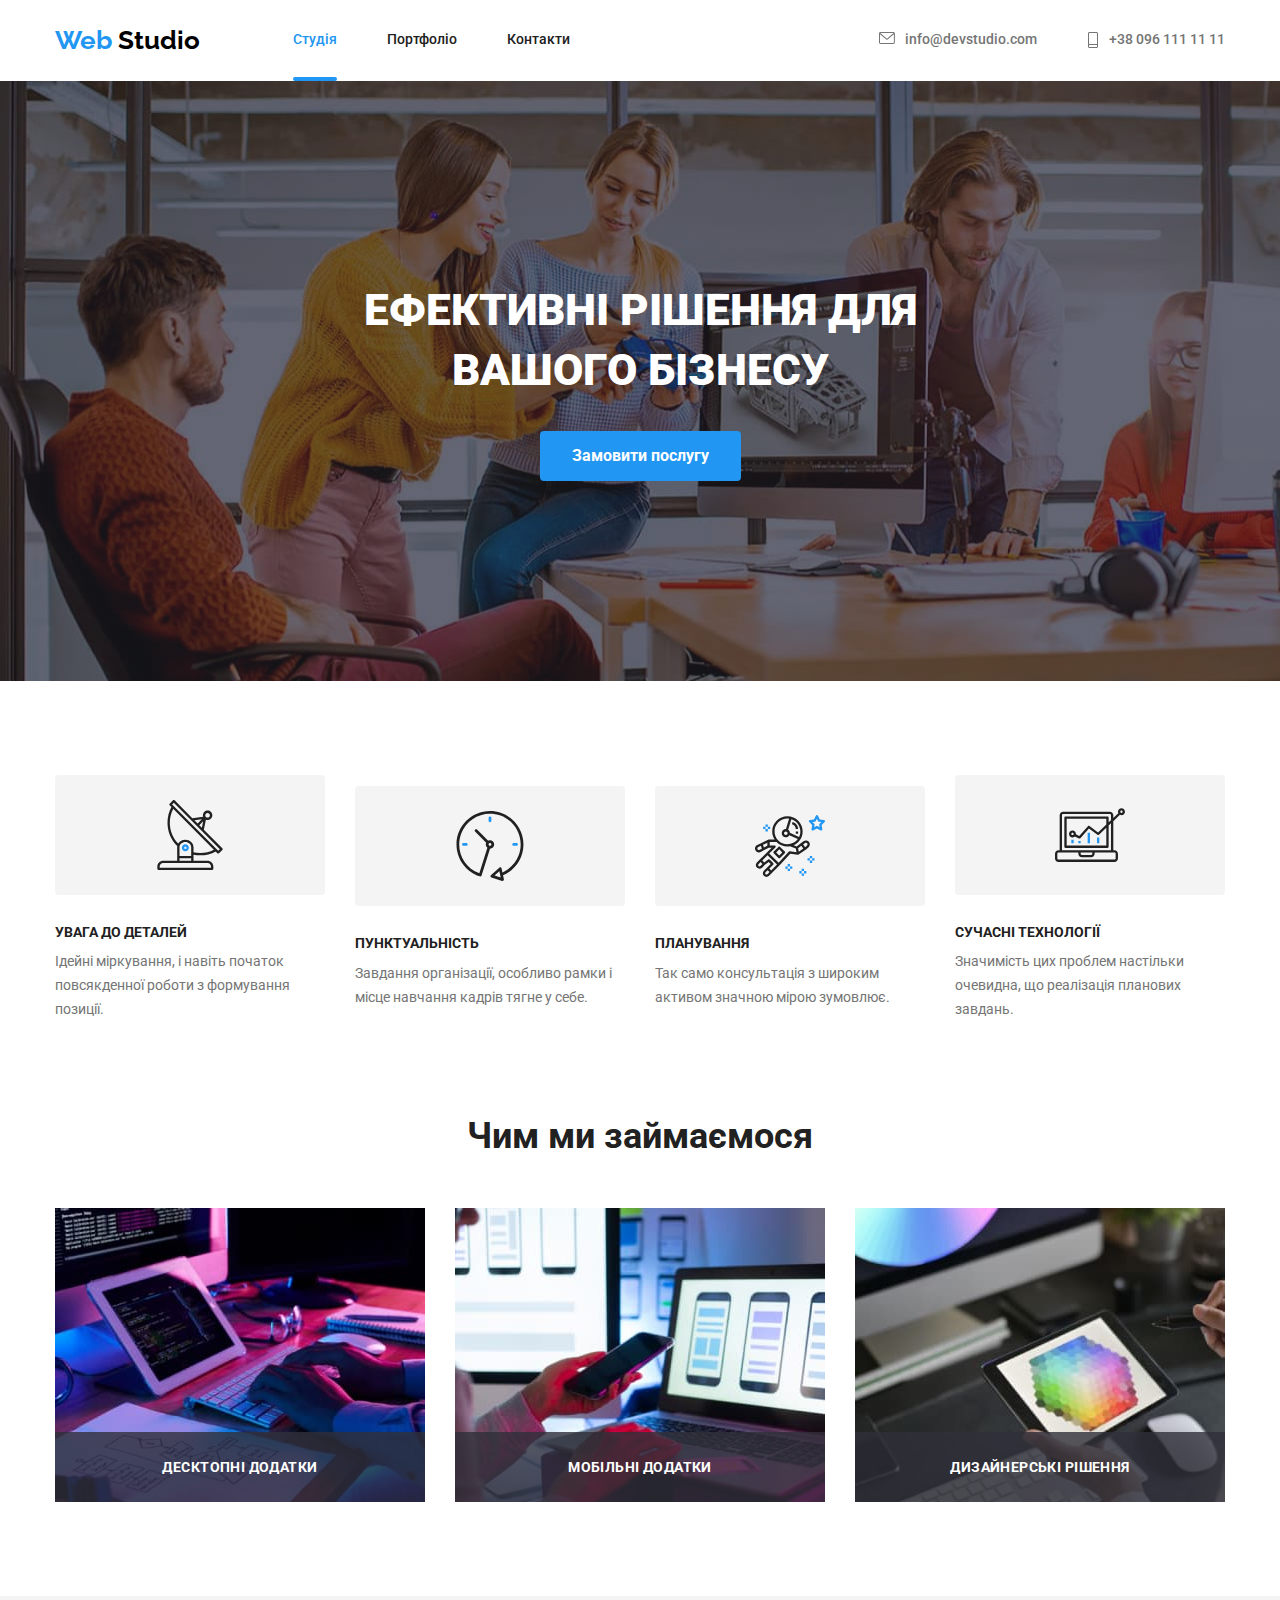
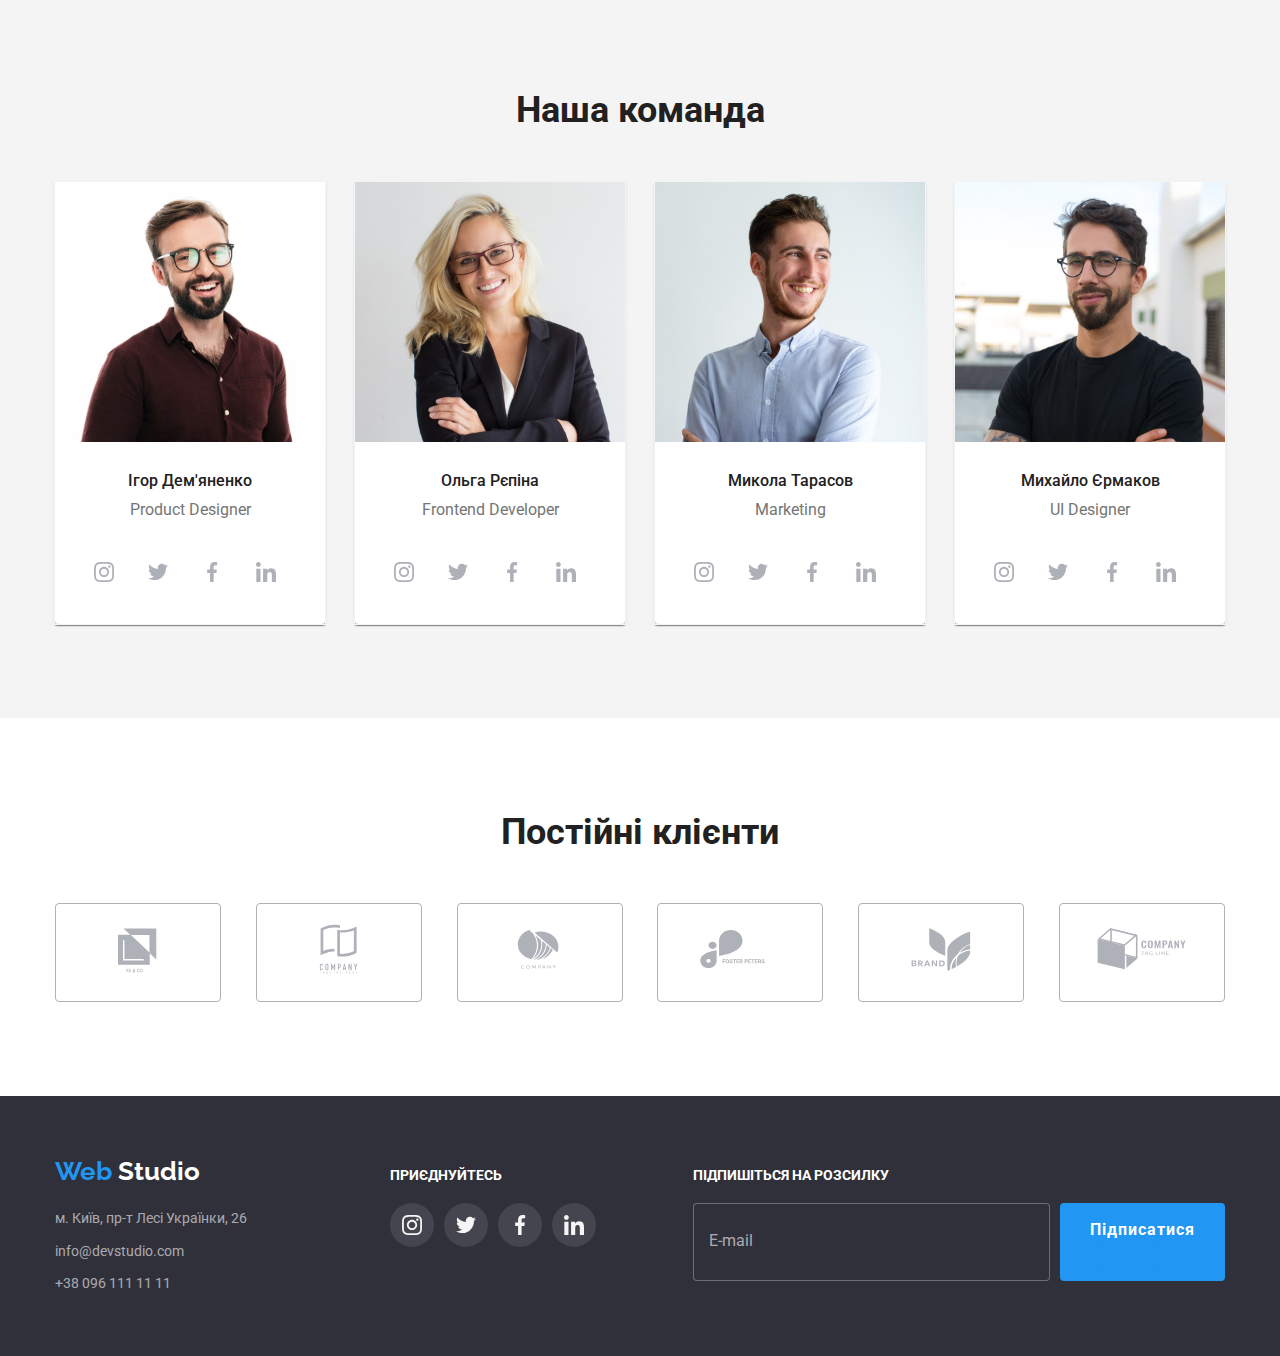
==== commit d6ee2753: "commit" ====
--- a/index.html
+++ b/index.html
@@ -112,8 +112,8 @@
     <div class=" conteiner__about">
         <h2 class="visually-hidden">Наші переваги</h2>
         
-    <ul class="conteiner__list">
-        <li class="conteiner__i-tem">
+    <ul class="about__list">
+        <li class="about__list-i-tem">
             <div class="prodact">
             <a class="prodact__image" href="">
                 <svg class="prodact__icon" width="70" height="70">
@@ -124,7 +124,7 @@
         <p class="prodact__text">Ідейні міркування, і навіть початок повсякденної роботи з формування позиції.</p>
     </div>
     </li>
-    <li class="conteiner__i-tem">
+    <li class="about__list-i-tem">
         <div class="prodact">
         <a class="prodact__image" href="">
             <svg class="prodact__icon" width="70" height="70">
@@ -136,7 +136,7 @@
         <p class="prodact__text">Завдання організації, особливо рамки і місце навчання кадрів тягне у себе.</p>
     </div>
     </li>
-    <li class="conteiner__i-tem">
+    <li class="about__list-i-tem">
         <div class="prodact">
         <a class="prodact__image" href="">
             <svg class="prodact__icon" width="70" height="70">
@@ -147,7 +147,7 @@
         <p class="prodact__text">Так само консультація з широким активом значною мірою зумовлює.</p>
     </div>
     </li>
-    <li class="conteiner__i-tem">
+    <li class="about__list-i-tem">
         <div class="prodact">
         <a class="prodact__image" href="">
             <svg class="prodact__icon" width="70" height="70">
--- a/css/main.min.css
+++ b/css/main.min.css
@@ -1 +1 @@
-body{color:#212121;font-family:"Roboto",sant-serif;text-decoration:none}h1,h2,h3,h4,h5,h6,p,ul{margin:0;padding:0}.conteiner{width:1200px;padding-left:15px;padding-right:15px;margin-left:auto;margin-right:auto}li{list-style-type:none;padding-left:0;margin:0}a{text-decoration:none}img{display:block;max-width:100%;height:auto}.link{display:-webkit-box;display:-ms-flexbox;display:flex;-webkit-box-pack:center;-ms-flex-pack:center;justify-content:center;-webkit-box-align:center;-ms-flex-align:center;align-items:center;-webkit-transition:color 250ms cubic-bezier(0.4, 0, 0.2, 1);transition:color 250ms cubic-bezier(0.4, 0, 0.2, 1)}.visually-hidden{position:absolute;white-space:nowrap;width:1px;height:1px;overflow:hidden;border:0;padding:0;clip:rect(0 0 0 0);-webkit-clip-path:inset(50%);clip-path:inset(50%);margin:-1px}.logo{margin-top:25px;margin-bottom:25px;margin-right:93px}.span{font-family:"Raleway",sant-serif;font-weight:700;font-size:26px;line-height:1.19;text-decoration:none}.span__web{color:#2196f2}.span__studio{color:#000}.site-nav,.contact{display:-webkit-box;display:-ms-flexbox;display:flex;margin-top:0;margin-bottom:0;font-weight:500;font-size:14px;line-height:1.14}.contact{margin-left:auto;padding-left:0;color:#000}.contact__mail-tel{padding-top:32px;padding-bottom:32px}.contact__link{color:#757575;margin-right:auto;-webkit-transition:color 250ms cubic-bezier(0.4, 0, 0.2, 1);transition:color 250ms cubic-bezier(0.4, 0, 0.2, 1);display:-webkit-box;display:-ms-flexbox;display:flex}.contact__icons{margin-right:10px;fill:currentColor}.contact__link:hover,.contact__link:focus{color:#2196f2}.contact:hover .contact:focus{color:#2196f2}.contact .contact__mail-tel+.contact__mail-tel{margin-left:50px}.site-nav__link:hover,.site-nav__link:focus{color:#2196f2}.header::after{content:"";position:absolute;width:100%;height:1px;background-color:#ececec;left:0;bottom:-1px;background-size:contain}.site-nav__link{position:relative;padding-top:32px;padding-bottom:32px;display:inline-block;color:#212121;-webkit-transition:color 250ms cubic-bezier(0.4, 0, 0.2, 1);transition:color 250ms cubic-bezier(0.4, 0, 0.2, 1)}.site-nav__link::after{content:"";position:absolute;width:0%;height:4px;border-radius:2px;background-color:#2196f2;left:0;bottom:-1px;background-size:contain}.site-nav__link.current::after{width:100%}.current{color:#2196f2}.site-nav .site-nav__list+.site-nav__list{margin-left:50px}.header{position:relative}.conteiner__item{display:-webkit-box;display:-ms-flexbox;display:flex;text-align:center}.conteiner__item::after .current{content:"";position:absolute;width:100%;height:1px;background-color:#ececec;bottom:-1px;left:0}.modal-backdrop{position:fixed;top:0;bottom:0;left:0;right:0;background-color:rgba(0,0,0,.2);-webkit-transition:opacity 250ms cubic-bezier(0.4, 0, 0.2, 1),visibility 250ms cubic-bezier(0.4, 0, 0.2, 1);transition:opacity 250ms cubic-bezier(0.4, 0, 0.2, 1),visibility 250ms cubic-bezier(0.4, 0, 0.2, 1)}.modal-backdrop.is-hidden .modal{-webkit-transform:translate(-50%, -50%) scale(1.3);transform:translate(-50%, -50%) scale(1.3)}.modal{width:528px;height:581px;position:absolute;top:50%;left:50%;-webkit-transform:translate(-50%, -50%) scale(1);transform:translate(-50%, -50%) scale(1);background-color:#fff;border-radius:4px;-webkit-box-shadow:0px 2px 1px 0px;box-shadow:0px 2px 1px 0px;padding:40px;-webkit-transition:-webkit-transform 250ms cubic-bezier(0.4, 0, 0.2, 1);transition:-webkit-transform 250ms cubic-bezier(0.4, 0, 0.2, 1);transition:transform 250ms cubic-bezier(0.4, 0, 0.2, 1);transition:transform 250ms cubic-bezier(0.4, 0, 0.2, 1), -webkit-transform 250ms cubic-bezier(0.4, 0, 0.2, 1)}.close-sing{position:absolute;display:-webkit-box;display:-ms-flexbox;display:flex;-webkit-box-pack:center;-ms-flex-pack:center;justify-content:center;cursor:pointer;-webkit-box-align:center;-ms-flex-align:center;align-items:center;top:10px;right:10px;width:30px;height:30px;border:1px solid rgba(0,0,0,.1);border-radius:50%}.modal-text{-webkit-box-pack:center;-ms-flex-pack:center;justify-content:center;-webkit-box-align:center;-ms-flex-align:center;align-items:center;font-weight:bold;font-size:20px;line-height:calc 1.15;color:var(-- #212121);margin-bottom:30px}.form__modal{position:relative;margin-bottom:20px;display:block;margin:0}.form__label{display:-webkit-box;display:-ms-flexbox;display:flex;position:absolute;top:0;left:0;-webkit-transform:translateY(-120%);transform:translateY(-120%);font-size:12px;font-weight:400px;color:#757575}.form__line{display:-webkit-box;display:-ms-flexbox;display:flex;width:100%;margin:0;padding-top:10px;padding-bottom:10px;padding-left:35px;font:inherit;border-radius:4px;border:1px solid rgba(33,33,33,.2);margin-bottom:28px;cursor:pointer;position:relative}.form__svg{position:relative}.form__image{display:-webkit-box;display:-ms-flexbox;display:flex;position:absolute;-webkit-box-pack:center;-ms-flex-pack:center;justify-content:center;-webkit-box-align:center;-ms-flex-align:center;align-items:center;top:0px;left:12px;-webkit-transform:translateY(60%);transform:translateY(60%);fill:#212121}.form__line::-webkit-input-placeholder{color:rgba(117,117,117,.5)}.form__line::-moz-placeholder{color:rgba(117,117,117,.5)}.form__line:-ms-input-placeholder{color:rgba(117,117,117,.5)}.form__line::-ms-input-placeholder{color:rgba(117,117,117,.5)}.form__line::placeholder{color:rgba(117,117,117,.5)}.comment{resize:none;height:120px;font-size:12px;line-height:1.1666666667;letter-spacing:.01em;margin-bottom:20px;padding-left:16px}.check-mark{display:-webkit-box;display:-ms-flexbox;display:flex;-webkit-box-pack:center;-ms-flex-pack:center;justify-content:center;-webkit-box-align:center;-ms-flex-align:center;align-items:center;border-color:#212121;margin-bottom:30px}.check-mark__label{margin:auto;display:-webkit-box;display:-ms-flexbox;display:flex;-webkit-box-pack:center;-ms-flex-pack:center;justify-content:center;-webkit-box-align:center;-ms-flex-align:center;align-items:center;cursor:pointer;font-weight:400px;font-size:14px;line-height:calc 1.7142857143;letter-spacing:.03em;color:#757575}.check-mark__icon{width:16px;height:15px;border:2px solid #212121;border-radius:2px;margin-right:8px}.check-mark__label .check-mark{fill:rgba(0,0,0,0)}.check-mark input:checked+.check-mark__label .check-mark__span{fill:#fff}.check-mark input:checked+.check-mark__label .check-mark__icon{background-color:#2196f2;border:none}input{border:none;-webkit-appearance:none;-ms-appearance:none;-moz-appearance:none;appearance:none;outline:none}.form__line:valid+.form__image,.form__line:focus{outline:#2196f2;border-color:#2196f2}.form__line:valid,.form__line:focus+.form__image{fill:#2196f2}.comment:valid+.check-mark__span,.comment:focus{outline:#2196f2;border-color:#2196f2}.contract{color:#2196f2;border-bottom:1px solid #2196f2;letter-spacing:.03em;margin-left:8px}.button-modal{background-color:#2196f2;color:#fff;padding:10px 52px;-webkit-box-pack:center;-ms-flex-pack:center;justify-content:center;-webkit-box-align:center;-ms-flex-align:center;align-items:center;border-radius:4px;border:1px solid #2196f2;font-weight:bold;font-size:16px;line-height:1.875;letter-spacing:.06em;cursor:pointer}.is-hidden{visibility:hidden;opacity:0;pointer-events:none}.hero{display:-webkit-box;display:-ms-flexbox;display:flex;text-align:center;-webkit-box-pack:center;-ms-flex-pack:center;justify-content:center;-webkit-box-align:center;-ms-flex-align:center;align-items:center;max-width:1600px;margin-left:auto;margin-right:auto;padding:200px 0;background-repeat:no-repeat;background-color:#2f303a;background-image:-webkit-gradient(linear, left top, left bottom, from(rgba(47, 48, 58, 0.4))),url("../../img/Img.png");background-image:linear-gradient(rgba(47, 48, 58, 0.4) rgba(47, 48, 58, 0.4)),url("../../img/Img.png")}.hero__title{margin-top:0;margin-bottom:30px;font-weight:900;font-size:44px;line-height:1.36;color:#fff;text-transform:uppercase}.hero__button{padding:10px 32px;font-weight:700;font-size:16px;line-height:1.87;color:#fff;background-color:#2196f2;border:none;border-radius:4px;cursor:pointer}.hero__button:hover,.hero__button:focus{color:#f5f5f5}.conteiner__about{display:-webkit-box;display:-ms-flexbox;display:flex;-webkit-box-pack:center;-ms-flex-pack:center;justify-content:center;-webkit-box-align:center;-ms-flex-align:center;align-items:center}.conteiner__list{display:-webkit-box;display:-ms-flexbox;display:flex;-webkit-box-pack:center;-ms-flex-pack:center;justify-content:center;-webkit-box-align:center;-ms-flex-align:center;align-items:center;padding:94px 0;padding-left:0;padding-right:0;margin:0;gap:30px}.prodact__image{display:-webkit-box;display:-ms-flexbox;display:flex;-webkit-box-align:center;-ms-flex-align:center;align-items:center;-webkit-box-pack:center;-ms-flex-pack:center;justify-content:center;padding:25px 100px;border-radius:4px;background-color:#f5f4f4;margin-bottom:30px}.prodact__name{margin-top:0;margin-bottom:10px;font-size:14px;line-height:1.14}.prodact__text{margin-top:0;margin-bottom:0;font-size:14px;line-height:1.71;color:#757575}.work{padding-bottom:94px}.conteiner-work{display:-webkit-box;display:-ms-flexbox;display:flex;-webkit-box-align:center;-ms-flex-align:center;align-items:center;padding-left:0;gap:30px}.conteiner-work__i-tem{width:calc((100% - 60px)/3)}.conteiner__i-tem:nth-child(3n){margin-right:0}.card-work{position:relative}.card-work__dodatok{position:absolute;display:-webkit-box;display:-ms-flexbox;display:flex;-webkit-box-align:center;-ms-flex-align:center;align-items:center;-webkit-box-pack:center;-ms-flex-pack:center;justify-content:center;color:#fff;bottom:0;min-height:70px;min-width:370px;background-color:rgba(47,48,58,.8);font-size:14px;font-weight:bold;line-height:1.1428571429;letter-spacing:.03em;text-transform:uppercase}.team{background-color:#f5f4f4;padding:94px 0}.list-team .list-team__item{width:calc((100% - 90px)/4);margin-left:0px}.social{display:-webkit-box;display:-ms-flexbox;display:flex;-webkit-box-pack:center;-ms-flex-pack:center;justify-content:center;-webkit-box-align:center;-ms-flex-align:center;align-items:center}.social__icon{fill:#afb1b8}.social__link{width:100%;height:100%;display:-webkit-box;display:-ms-flexbox;display:flex;-webkit-box-align:center;-ms-flex-align:center;align-items:center;-webkit-box-pack:center;-ms-flex-pack:center;justify-content:center}.social.list{margin-top:30px}.social__item .social__link{width:44px;height:44px;background-color:#fff;margin-right:10px;border-radius:50%;-webkit-transition:250ms cubic-bezier(0.4, 0, 0.2, 1);transition:250ms cubic-bezier(0.4, 0, 0.2, 1)}.social__link:hover .social__icon{fill:#fff}.social__item .social__link:hover,.social__item .social__link:focus{background-color:#2196f2}.list-team{display:-webkit-box;display:-ms-flexbox;display:flex;padding-left:0;margin-top:0}.list-team__item{text-align:center;margin-left:0;outline:1px solid #f5f4f4;-webkit-box-shadow:0px 1px 3px rgba(0,0,0,.12),0px 1px 1px rgba(0,0,0,.14),0px 2px 1px rgba(0,0,0,.2);box-shadow:0px 1px 3px rgba(0,0,0,.12),0px 1px 1px rgba(0,0,0,.14),0px 2px 1px rgba(0,0,0,.2);border-radius:0px 0px 4px 4px;background-color:#fff}.list-team .social__item:last-child{margin-right:0}.list-team .list-team__item:not(:last-child){margin-right:30px}.card__text{padding-top:30px;padding-bottom:30px}.card__title{font-weight:500;font-size:16px;line-height:1.18}.card__name{font-size:16px;line-height:1.18;color:#757575;margin-top:10px}.client{padding:94px 0}.clients{display:-webkit-box;display:-ms-flexbox;display:flex;-webkit-box-pack:justify;-ms-flex-pack:justify;justify-content:space-between}.clients__baza{margin-right:30px;padding:16px 32px;border:1px solid #afb1b8;border-radius:4px;-webkit-transition:color 250ms cubic-bezier(0.4, 0, 0.2, 1);transition:color 250ms cubic-bezier(0.4, 0, 0.2, 1);cursor:pointer}.clients__icon{fill:#afb1b8;-webkit-transition:color 250ms cubic-bezier(0.4, 0, 0.2, 1);transition:color 250ms cubic-bezier(0.4, 0, 0.2, 1)}.clients__baza:last-child{margin-right:0}.clients__baza:hover{fill:#2196f2;border-color:#2196f2}.clients__baza:hover .clients__svg{fill:#2196f2;border-color:#2196f2}.footer-web .conteiner{display:-webkit-box;display:-ms-flexbox;display:flex;-webkit-box-pack:justify;-ms-flex-pack:justify;justify-content:space-between;-webkit-box-align:baseline;-ms-flex-align:baseline;align-items:baseline}.footer-web{background-color:#2f303a;display:-webkit-box;display:-ms-flexbox;display:flex;-webkit-box-pack:justify;-ms-flex-pack:justify;justify-content:space-between;margin-left:0;margin-right:0;padding-top:60px;padding-bottom:60px}.span__studio--white{color:#fff}.adress__i-tem{margin-top:20px;margin-bottom:0;padding-left:0}.adress__list{margin-top:9px}.adress__footer{font-style:normal;text-decoration:none;font-weight:400px;font-size:14px;line-height:1.71;color:rgba(255,255,255,.6);width:1600px;height:648px;left:0px;top:2094px;-webkit-transition:color 250ms cubic-bezier(0.4, 0, 0.2, 1);transition:color 250ms cubic-bezier(0.4, 0, 0.2, 1)}.adress__footer--adress{color:#fff}.adress__footer:hover,.adress__footer:focus{color:#fff}.welcome{font-size:14px;line-height:16px;color:#fff;text-transform:uppercase;margin-bottom:20px}.welcome-social__item:last-child .welcome-social__link{margin-right:0}.welcome-social__link.link:hover,.welcome-social__link.link:focus{fill:#fff;background-color:#2196f2}.welcome-social{display:-webkit-box;display:-ms-flexbox;display:flex}.welcome-social__link{width:100%;height:100%;display:-webkit-box;display:-ms-flexbox;display:flex;-webkit-box-align:center;-ms-flex-align:center;align-items:center;-webkit-box-pack:center;-ms-flex-pack:center;justify-content:center}.welcome-social__icon{fill:#f5f5f5;gap:10px}.welcome-social__link.link{display:-webkit-box;display:-ms-flexbox;display:flex;-webkit-box-pack:center;-ms-flex-pack:center;justify-content:center;-webkit-box-align:center;-ms-flex-align:center;align-items:center;width:44px;height:44px;background-color:rgba(255,255,255,.1);border-radius:50%;margin-right:10px;-webkit-transition:250ms cubic-bezier(0.4, 0, 0.2, 1);transition:250ms cubic-bezier(0.4, 0, 0.2, 1)}.button-icon{display:-webkit-box;display:-ms-flexbox;display:flex}.button-icon__comment{width:357px;display:-webkit-box;display:-ms-flexbox;display:flex;-webkit-box-flex:1;-ms-flex-positive:1;flex-grow:1;outline:none;-webkit-box-pack:center;-ms-flex-pack:center;justify-content:center;-webkit-box-align:center;-ms-flex-align:center;align-items:center;border-radius:4px;border:1px solid rgba(255,255,255,.3);background-color:#2f303a;color:#fff;padding:15px}.button-icon__button{display:-webkit-box;display:-ms-flexbox;display:flex;-webkit-box-align:center;-ms-flex-align:center;align-items:center;-webkit-box-pack:center;-ms-flex-pack:center;justify-content:center;letter-spacing:.06em;padding:10px 28px;margin-left:10px;font-size:16px;font-weight:bold;line-height:1.875;border-radius:4px;border:2px solid #2196f2;background-color:#2196f2;color:#fff}.button-icon__comment::-webkit-input-placeholder{font-size:16px;font-weight:normal;color:rgba(255,255,255,.6)}.button-icon__comment::-moz-placeholder{font-size:16px;font-weight:normal;color:rgba(255,255,255,.6)}.button-icon__comment:-ms-input-placeholder{font-size:16px;font-weight:normal;color:rgba(255,255,255,.6)}.button-icon__comment::-ms-input-placeholder{font-size:16px;font-weight:normal;color:rgba(255,255,255,.6)}.button-icon__comment::placeholder{font-size:16px;font-weight:normal;color:rgba(255,255,255,.6)}.portfolio{padding-top:94px;padding-bottom:48px}.button{display:-webkit-box;display:-ms-flexbox;display:flex;text-align:center;-webkit-box-pack:center;-ms-flex-pack:center;justify-content:center;margin-bottom:50px;padding-left:0}.button__list{display:-webkit-box;display:-ms-flexbox;display:flex;padding-left:22px;padding-right:22px;padding-top:6px;padding-bottom:6px;margin-right:0px;font-weight:500;font-size:16px;line-height:1.625;color:var(-- #212121);background-color:#f5f4f4;border-radius:4px;cursor:pointer;-webkit-transition:250ms cubic-bezier(0.4, 0, 0.2, 1);transition:250ms cubic-bezier(0.4, 0, 0.2, 1)}.button__item:not(:first-child){margin-left:8px}.button__list:hover,.button__list:focus{color:#fff;background-color:#2196f2}.portfolio-list{display:-webkit-box;display:-ms-flexbox;display:flex;-ms-flex-wrap:wrap;flex-wrap:wrap;gap:30px;-webkit-box-pack:center;-ms-flex-pack:center;justify-content:center}.portfolio-list__item{-webkit-box-align:stretch;-ms-flex-align:stretch;align-items:stretch;border-top:0}.portfolio-list__item:nth-child(3n){margin-right:0}.portfolio-list__item:nth-last-child(-n+3){margin-bottom:0}.portfolio-list__item:hover{-webkit-box-shadow:0px 1px 1px rgba(0,0,0,.12),0px 4px 4px rgba(0,0,0,.06),1px 4px 6px rgba(0,0,0,.16);box-shadow:0px 1px 1px rgba(0,0,0,.12),0px 4px 4px rgba(0,0,0,.06),1px 4px 6px rgba(0,0,0,.16)}.card{outline:1px solid #f5f4f4;-webkit-box-shadow:0px 1px 3px rgba(0,0,0,.12),0px 1px 1px rgba(0,0,0,.14),0px 2px 1px rgba(0,0,0,.2);box-shadow:0px 1px 3px rgba(0,0,0,.12),0px 1px 1px rgba(0,0,0,.14),0px 2px 1px rgba(0,0,0,.2);cursor:pointer;-webkit-transition:-webkit-transform 250ms cubic-bezier(0.4, 0, 0.2, 1);transition:-webkit-transform 250ms cubic-bezier(0.4, 0, 0.2, 1);transition:transform 250ms cubic-bezier(0.4, 0, 0.2, 1);transition:transform 250ms cubic-bezier(0.4, 0, 0.2, 1), -webkit-transform 250ms cubic-bezier(0.4, 0, 0.2, 1)}.card__wrapper{position:relative;overflow:hidden;background-size:contain;width:calc(100% + 2px);-webkit-transform:translateX(-1px);transform:translateX(-1px)}.card__text--portfolio{position:absolute;display:-webkit-box;display:-ms-flexbox;display:flex;-webkit-box-pack:center;-ms-flex-pack:center;justify-content:center;-webkit-box-align:center;-ms-flex-align:center;align-items:center;font-size:18px;top:0;left:0;right:0;bottom:0;padding:24px;line-height:1.3333333333;background-color:rgba(33,150,243,.9);color:#f5f5f5;-webkit-transform:translateY(100%);transform:translateY(100%);-webkit-transition:-webkit-transform 250ms cubic-bezier(0.4, 0, 0.2, 1);transition:-webkit-transform 250ms cubic-bezier(0.4, 0, 0.2, 1);transition:transform 250ms cubic-bezier(0.4, 0, 0.2, 1);transition:transform 250ms cubic-bezier(0.4, 0, 0.2, 1), -webkit-transform 250ms cubic-bezier(0.4, 0, 0.2, 1)}.card:hover .card__text--portfolio{-webkit-transform:translateY(0);transform:translateY(0);outline:none}.content-card{padding:20px 24px}.content-card__name{font-size:18px;line-height:2;margin-bottom:4px}.content-card__site{font-weight:400px;font-size:16px;line-height:1.87;color:#757575;margin-top:0;margin-bottom:0}.title{text-align:center;margin-top:0;margin-bottom:50px;font-size:36px;line-height:1.16}/*# sourceMappingURL=main.min.css.map */+body{color:#212121;font-family:"Roboto",sant-serif;text-decoration:none}h1,h2,h3,h4,h5,h6,p,ul{margin:0;padding:0}.conteiner{width:1200px;padding-left:15px;padding-right:15px;margin-left:auto;margin-right:auto}li{list-style-type:none;padding-left:0;margin:0}a{text-decoration:none}img{display:block;max-width:100%;height:auto}.link{display:-webkit-box;display:-ms-flexbox;display:flex;-webkit-box-pack:center;-ms-flex-pack:center;justify-content:center;-webkit-box-align:center;-ms-flex-align:center;align-items:center;-webkit-transition:color 250ms cubic-bezier(0.4, 0, 0.2, 1);transition:color 250ms cubic-bezier(0.4, 0, 0.2, 1)}.visually-hidden{position:absolute;white-space:nowrap;width:1px;height:1px;overflow:hidden;border:0;padding:0;clip:rect(0 0 0 0);-webkit-clip-path:inset(50%);clip-path:inset(50%);margin:-1px}.logo{margin-top:25px;margin-bottom:25px;margin-right:93px}.span{font-family:"Raleway",sant-serif;font-weight:700;font-size:26px;line-height:1.19;text-decoration:none}.span__web{color:#2196f2}.span__studio{color:#000}.site-nav,.contact{display:-webkit-box;display:-ms-flexbox;display:flex;margin-top:0;margin-bottom:0;font-weight:500;font-size:14px;line-height:1.14}.contact{margin-left:auto;padding-left:0;color:#000}.contact__mail-tel{padding-top:32px;padding-bottom:32px}.contact__link{color:#757575;margin-right:auto;-webkit-transition:color 250ms cubic-bezier(0.4, 0, 0.2, 1);transition:color 250ms cubic-bezier(0.4, 0, 0.2, 1);display:-webkit-box;display:-ms-flexbox;display:flex}.contact__icons{margin-right:10px;fill:currentColor}.contact__link:hover,.contact__link:focus{color:#2196f2}.contact:hover .contact:focus{color:#2196f2}.contact .contact__mail-tel+.contact__mail-tel{margin-left:50px}.site-nav__link:hover,.site-nav__link:focus{color:#2196f2}.header::after{content:"";position:absolute;width:100%;height:1px;background-color:#ececec;left:0;bottom:-1px;background-size:contain}.site-nav__link{position:relative;padding-top:32px;padding-bottom:32px;display:inline-block;color:#212121;-webkit-transition:color 250ms cubic-bezier(0.4, 0, 0.2, 1);transition:color 250ms cubic-bezier(0.4, 0, 0.2, 1)}.site-nav__link::after{content:"";position:absolute;width:0%;height:4px;border-radius:2px;background-color:#2196f2;left:0;bottom:-1px;background-size:contain}.site-nav__link.current::after{width:100%}.current{color:#2196f2}.site-nav .site-nav__list+.site-nav__list{margin-left:50px}.header{position:relative}.conteiner__item{display:-webkit-box;display:-ms-flexbox;display:flex;text-align:center}.conteiner__item::after .current{content:"";position:absolute;width:100%;height:1px;background-color:#ececec;bottom:-1px;left:0}.modal-backdrop{position:fixed;top:0;bottom:0;left:0;right:0;background-color:rgba(0,0,0,.2);-webkit-transition:opacity 250ms cubic-bezier(0.4, 0, 0.2, 1),visibility 250ms cubic-bezier(0.4, 0, 0.2, 1);transition:opacity 250ms cubic-bezier(0.4, 0, 0.2, 1),visibility 250ms cubic-bezier(0.4, 0, 0.2, 1)}.modal-backdrop.is-hidden .modal{-webkit-transform:translate(-50%, -50%) scale(1.3);transform:translate(-50%, -50%) scale(1.3)}.modal{width:528px;height:581px;position:absolute;top:50%;left:50%;-webkit-transform:translate(-50%, -50%) scale(1);transform:translate(-50%, -50%) scale(1);background-color:#fff;border-radius:4px;-webkit-box-shadow:0px 2px 1px 0px;box-shadow:0px 2px 1px 0px;padding:40px;-webkit-transition:-webkit-transform 250ms cubic-bezier(0.4, 0, 0.2, 1);transition:-webkit-transform 250ms cubic-bezier(0.4, 0, 0.2, 1);transition:transform 250ms cubic-bezier(0.4, 0, 0.2, 1);transition:transform 250ms cubic-bezier(0.4, 0, 0.2, 1), -webkit-transform 250ms cubic-bezier(0.4, 0, 0.2, 1)}.close-sing{position:absolute;display:-webkit-box;display:-ms-flexbox;display:flex;-webkit-box-pack:center;-ms-flex-pack:center;justify-content:center;cursor:pointer;-webkit-box-align:center;-ms-flex-align:center;align-items:center;top:10px;right:10px;width:30px;height:30px;border:1px solid rgba(0,0,0,.1);border-radius:50%}.modal-text{-webkit-box-pack:center;-ms-flex-pack:center;justify-content:center;-webkit-box-align:center;-ms-flex-align:center;align-items:center;font-weight:bold;font-size:20px;line-height:calc 1.15;color:var(-- #212121);margin-bottom:30px}.form__modal{position:relative;margin-bottom:20px;display:block;margin:0}.form__label{display:-webkit-box;display:-ms-flexbox;display:flex;position:absolute;top:0;left:0;-webkit-transform:translateY(-120%);transform:translateY(-120%);font-size:12px;font-weight:400px;color:#757575}.form__line{display:-webkit-box;display:-ms-flexbox;display:flex;width:100%;margin:0;padding-top:10px;padding-bottom:10px;padding-left:35px;font:inherit;border-radius:4px;border:1px solid rgba(33,33,33,.2);margin-bottom:28px;cursor:pointer;position:relative}.form__svg{position:relative}.form__image{display:-webkit-box;display:-ms-flexbox;display:flex;position:absolute;-webkit-box-pack:center;-ms-flex-pack:center;justify-content:center;-webkit-box-align:center;-ms-flex-align:center;align-items:center;top:0px;left:12px;-webkit-transform:translateY(60%);transform:translateY(60%);fill:#212121}.form__line::-webkit-input-placeholder{color:rgba(117,117,117,.5)}.form__line::-moz-placeholder{color:rgba(117,117,117,.5)}.form__line:-ms-input-placeholder{color:rgba(117,117,117,.5)}.form__line::-ms-input-placeholder{color:rgba(117,117,117,.5)}.form__line::placeholder{color:rgba(117,117,117,.5)}.comment{resize:none;height:120px;font-size:12px;line-height:1.1666666667;letter-spacing:.01em;margin-bottom:20px;padding-left:16px}.check-mark{display:-webkit-box;display:-ms-flexbox;display:flex;-webkit-box-pack:center;-ms-flex-pack:center;justify-content:center;-webkit-box-align:center;-ms-flex-align:center;align-items:center;border-color:#212121;margin-bottom:30px}.check-mark__label{margin:auto;display:-webkit-box;display:-ms-flexbox;display:flex;-webkit-box-pack:center;-ms-flex-pack:center;justify-content:center;-webkit-box-align:center;-ms-flex-align:center;align-items:center;cursor:pointer;font-weight:400px;font-size:14px;line-height:calc 1.7142857143;letter-spacing:.03em;color:#757575}.check-mark__icon{width:16px;height:15px;border:2px solid #212121;border-radius:2px;margin-right:8px}.check-mark__label .check-mark{fill:rgba(0,0,0,0)}.check-mark input:checked+.check-mark__label .check-mark__span{fill:#fff}.check-mark input:checked+.check-mark__label .check-mark__icon{background-color:#2196f2;border:none}.form__line:valid+.form__image,.form__line:focus{outline:#2196f2;border-color:#2196f2}.form__line:valid,.form__line:focus+.form__image{fill:#2196f2}.comment:valid+.check-mark__span,.comment:focus{outline:#2196f2;border-color:#2196f2}.contract{color:#2196f2;border-bottom:1px solid #2196f2;letter-spacing:.03em;margin-left:8px}.button-modal{background-color:#2196f2;color:#fff;padding:10px 52px;-webkit-box-pack:center;-ms-flex-pack:center;justify-content:center;-webkit-box-align:center;-ms-flex-align:center;align-items:center;border-radius:4px;border:1px solid #2196f2;font-weight:bold;font-size:16px;line-height:1.875;letter-spacing:.06em;cursor:pointer}.is-hidden{visibility:hidden;opacity:0;pointer-events:none}.hero{display:-webkit-box;display:-ms-flexbox;display:flex;text-align:center;-webkit-box-pack:center;-ms-flex-pack:center;justify-content:center;-webkit-box-align:center;-ms-flex-align:center;align-items:center;max-width:1600px;margin-left:auto;margin-right:auto;padding:200px 0;background-repeat:no-repeat;background-color:#2f303a;background-image:-webkit-gradient(linear, left top, left bottom, from(rgba(47, 48, 58, 0.4))),url("../../img/team.jpg");background-image:linear-gradient(rgba(47, 48, 58, 0.4) rgba(47, 48, 58, 0.4)),url("../../img/team.jpg")}.hero__title{margin-top:0;margin-bottom:30px;font-weight:900;font-size:44px;line-height:1.36;color:#fff;text-transform:uppercase}.hero__button{padding:10px 32px;font-weight:700;font-size:16px;line-height:1.87;color:#fff;background-color:#2196f2;border:none;border-radius:4px;cursor:pointer}.hero__button:hover,.hero__button:focus{color:#f5f5f5}.conteiner__about{display:-webkit-box;display:-ms-flexbox;display:flex;-webkit-box-pack:center;-ms-flex-pack:center;justify-content:center;-webkit-box-align:center;-ms-flex-align:center;align-items:center}.about__list{display:-webkit-box;display:-ms-flexbox;display:flex;-webkit-box-pack:center;-ms-flex-pack:center;justify-content:center;-webkit-box-align:center;-ms-flex-align:center;align-items:center;padding:94px 0;padding-left:0;padding-right:0;margin:0;gap:30px}.prodact__image{display:-webkit-box;display:-ms-flexbox;display:flex;-webkit-box-align:center;-ms-flex-align:center;align-items:center;-webkit-box-pack:center;-ms-flex-pack:center;justify-content:center;padding:25px 100px;border-radius:4px;background-color:#f5f4f4;margin-bottom:30px}.prodact__name{margin-top:0;margin-bottom:10px;font-size:14px;line-height:1.14}.prodact__text{margin-top:0;margin-bottom:0;font-size:14px;line-height:1.71;color:#757575}.work{padding-bottom:94px}.conteiner-work{display:-webkit-box;display:-ms-flexbox;display:flex;-webkit-box-align:center;-ms-flex-align:center;align-items:center;padding-left:0;gap:30px}.conteiner-work__i-tem{width:calc((100% - 60px)/3)}.conteiner__i-tem:nth-child(3n){margin-right:0}.card-work{position:relative}.card-work__dodatok{position:absolute;display:-webkit-box;display:-ms-flexbox;display:flex;-webkit-box-align:center;-ms-flex-align:center;align-items:center;-webkit-box-pack:center;-ms-flex-pack:center;justify-content:center;color:#fff;bottom:0;min-height:70px;min-width:370px;background-color:rgba(47,48,58,.8);font-size:14px;font-weight:bold;line-height:1.1428571429;letter-spacing:.03em;text-transform:uppercase}.team{background-color:#f5f4f4;padding:94px 0}.list-team .list-team__item{width:calc((100% - 90px)/4);margin-left:0px}.social{display:-webkit-box;display:-ms-flexbox;display:flex;-webkit-box-pack:center;-ms-flex-pack:center;justify-content:center;-webkit-box-align:center;-ms-flex-align:center;align-items:center}.social__icon{fill:#afb1b8}.social__link{width:100%;height:100%;display:-webkit-box;display:-ms-flexbox;display:flex;-webkit-box-align:center;-ms-flex-align:center;align-items:center;-webkit-box-pack:center;-ms-flex-pack:center;justify-content:center}.social.list{margin-top:30px}.social__item .social__link{width:44px;height:44px;background-color:#fff;margin-right:10px;border-radius:50%;-webkit-transition:250ms cubic-bezier(0.4, 0, 0.2, 1);transition:250ms cubic-bezier(0.4, 0, 0.2, 1)}.social__link:hover .social__icon{fill:#fff}.social__item .social__link:hover,.social__item .social__link:focus{background-color:#2196f2}.list-team{display:-webkit-box;display:-ms-flexbox;display:flex;padding-left:0;margin-top:0}.list-team__item{text-align:center;margin-left:0;outline:1px solid #f5f4f4;-webkit-box-shadow:0px 1px 3px rgba(0,0,0,.12),0px 1px 1px rgba(0,0,0,.14),0px 2px 1px rgba(0,0,0,.2);box-shadow:0px 1px 3px rgba(0,0,0,.12),0px 1px 1px rgba(0,0,0,.14),0px 2px 1px rgba(0,0,0,.2);border-radius:0px 0px 4px 4px;background-color:#fff}.list-team .social__item:last-child{margin-right:0}.list-team .list-team__item:not(:last-child){margin-right:30px}.card__text{padding-top:30px;padding-bottom:30px}.card__title{font-weight:500;font-size:16px;line-height:1.18}.card__name{font-size:16px;line-height:1.18;color:#757575;margin-top:10px}.client{padding:94px 0}.clients{display:-webkit-box;display:-ms-flexbox;display:flex;-webkit-box-pack:justify;-ms-flex-pack:justify;justify-content:space-between}.clients__baza{margin-right:30px;padding:16px 32px;border:1px solid #afb1b8;border-radius:4px;-webkit-transition:color 250ms cubic-bezier(0.4, 0, 0.2, 1);transition:color 250ms cubic-bezier(0.4, 0, 0.2, 1);cursor:pointer}.clients__icon{fill:#afb1b8;-webkit-transition:color 250ms cubic-bezier(0.4, 0, 0.2, 1);transition:color 250ms cubic-bezier(0.4, 0, 0.2, 1)}.clients__baza:last-child{margin-right:0}.clients__baza:hover{fill:#2196f2;border-color:#2196f2}.clients__baza:hover .clients__svg{fill:#2196f2;border-color:#2196f2}.footer-web .conteiner{display:-webkit-box;display:-ms-flexbox;display:flex;-webkit-box-pack:justify;-ms-flex-pack:justify;justify-content:space-between;-webkit-box-align:baseline;-ms-flex-align:baseline;align-items:baseline}.footer-web{background-color:#2f303a;display:-webkit-box;display:-ms-flexbox;display:flex;-webkit-box-pack:justify;-ms-flex-pack:justify;justify-content:space-between;margin-left:0;margin-right:0;padding-top:60px;padding-bottom:60px}.span__studio--white{color:#fff}.adress__i-tem{margin-top:20px;margin-bottom:0;padding-left:0}.adress__list{margin-top:9px}.adress__footer{font-style:normal;text-decoration:none;font-weight:400px;font-size:14px;line-height:1.71;color:rgba(255,255,255,.6);width:1600px;height:648px;left:0px;top:2094px;-webkit-transition:color 250ms cubic-bezier(0.4, 0, 0.2, 1);transition:color 250ms cubic-bezier(0.4, 0, 0.2, 1)}.adress__footer--adress{color:#fff}.adress__footer:hover,.adress__footer:focus{color:#fff}.welcome{font-size:14px;line-height:16px;color:#fff;text-transform:uppercase;margin-bottom:20px}.welcome-social__item:last-child .welcome-social__link{margin-right:0}.welcome-social__link.link:hover,.welcome-social__link.link:focus{fill:#fff;background-color:#2196f2}.welcome-social{display:-webkit-box;display:-ms-flexbox;display:flex}.welcome-social__link{width:100%;height:100%;display:-webkit-box;display:-ms-flexbox;display:flex;-webkit-box-align:center;-ms-flex-align:center;align-items:center;-webkit-box-pack:center;-ms-flex-pack:center;justify-content:center}.welcome-social__icon{fill:#f5f5f5;gap:10px}.welcome-social__link.link{display:-webkit-box;display:-ms-flexbox;display:flex;-webkit-box-pack:center;-ms-flex-pack:center;justify-content:center;-webkit-box-align:center;-ms-flex-align:center;align-items:center;width:44px;height:44px;background-color:rgba(255,255,255,.1);border-radius:50%;margin-right:10px;-webkit-transition:250ms cubic-bezier(0.4, 0, 0.2, 1);transition:250ms cubic-bezier(0.4, 0, 0.2, 1)}.button-icon{display:-webkit-box;display:-ms-flexbox;display:flex}.button-icon__comment{width:357px;display:-webkit-box;display:-ms-flexbox;display:flex;-webkit-box-flex:1;-ms-flex-positive:1;flex-grow:1;outline:none;-webkit-box-pack:center;-ms-flex-pack:center;justify-content:center;-webkit-box-align:center;-ms-flex-align:center;align-items:center;border-radius:4px;border:1px solid rgba(255,255,255,.3);background-color:#2f303a;color:#fff;padding:15px}.button-icon__button{display:block;-webkit-box-align:center;-ms-flex-align:center;align-items:center;-webkit-box-pack:center;-ms-flex-pack:center;justify-content:center;letter-spacing:.06em;padding:10px 28px;margin-left:10px;font-size:16px;font-weight:bold;line-height:1.875;border-radius:4px;border:2px solid #2196f2;background-color:#2196f2;color:#fff}.button-icon__comment::-webkit-input-placeholder{font-size:16px;font-weight:normal;color:rgba(255,255,255,.6)}.button-icon__comment::-moz-placeholder{font-size:16px;font-weight:normal;color:rgba(255,255,255,.6)}.button-icon__comment:-ms-input-placeholder{font-size:16px;font-weight:normal;color:rgba(255,255,255,.6)}.button-icon__comment::-ms-input-placeholder{font-size:16px;font-weight:normal;color:rgba(255,255,255,.6)}.button-icon__comment::placeholder{font-size:16px;font-weight:normal;color:rgba(255,255,255,.6)}.portfolio{padding-top:94px;padding-bottom:48px}.button{display:-webkit-box;display:-ms-flexbox;display:flex;text-align:center;-webkit-box-pack:center;-ms-flex-pack:center;justify-content:center;margin-bottom:50px;padding-left:0}.button__list{display:-webkit-box;display:-ms-flexbox;display:flex;padding-left:22px;padding-right:22px;padding-top:6px;padding-bottom:6px;margin-right:0px;font-weight:500;font-size:16px;line-height:1.625;color:var(-- #212121);background-color:#f5f4f4;border-radius:4px;cursor:pointer;-webkit-transition:250ms cubic-bezier(0.4, 0, 0.2, 1);transition:250ms cubic-bezier(0.4, 0, 0.2, 1)}.button__item:not(:first-child){margin-left:8px}.button__list:hover,.button__list:focus{color:#fff;background-color:#2196f2}.portfolio-list{display:-webkit-box;display:-ms-flexbox;display:flex;-ms-flex-wrap:wrap;flex-wrap:wrap;gap:30px;-webkit-box-pack:center;-ms-flex-pack:center;justify-content:center}.portfolio-list__item{-webkit-box-align:stretch;-ms-flex-align:stretch;align-items:stretch;border-top:0}.portfolio-list__item:nth-child(3n){margin-right:0}.portfolio-list__item:nth-last-child(-n+3){margin-bottom:0}.portfolio-list__item:hover{-webkit-box-shadow:0px 1px 1px rgba(0,0,0,.12),0px 4px 4px rgba(0,0,0,.06),1px 4px 6px rgba(0,0,0,.16);box-shadow:0px 1px 1px rgba(0,0,0,.12),0px 4px 4px rgba(0,0,0,.06),1px 4px 6px rgba(0,0,0,.16)}.card{outline:1px solid #f5f4f4;-webkit-box-shadow:0px 1px 3px rgba(0,0,0,.12),0px 1px 1px rgba(0,0,0,.14),0px 2px 1px rgba(0,0,0,.2);box-shadow:0px 1px 3px rgba(0,0,0,.12),0px 1px 1px rgba(0,0,0,.14),0px 2px 1px rgba(0,0,0,.2);cursor:pointer;-webkit-transition:-webkit-transform 250ms cubic-bezier(0.4, 0, 0.2, 1);transition:-webkit-transform 250ms cubic-bezier(0.4, 0, 0.2, 1);transition:transform 250ms cubic-bezier(0.4, 0, 0.2, 1);transition:transform 250ms cubic-bezier(0.4, 0, 0.2, 1), -webkit-transform 250ms cubic-bezier(0.4, 0, 0.2, 1)}.card__wrapper{position:relative;overflow:hidden;background-size:contain;width:calc(100% + 2px);-webkit-transform:translateX(-1px);transform:translateX(-1px)}.card__text--portfolio{position:absolute;display:-webkit-box;display:-ms-flexbox;display:flex;-webkit-box-pack:center;-ms-flex-pack:center;justify-content:center;-webkit-box-align:center;-ms-flex-align:center;align-items:center;font-size:18px;top:0;left:0;right:0;bottom:0;padding:24px;line-height:1.3333333333;background-color:rgba(33,150,243,.9);color:#f5f5f5;-webkit-transform:translateY(100%);transform:translateY(100%);-webkit-transition:-webkit-transform 250ms cubic-bezier(0.4, 0, 0.2, 1);transition:-webkit-transform 250ms cubic-bezier(0.4, 0, 0.2, 1);transition:transform 250ms cubic-bezier(0.4, 0, 0.2, 1);transition:transform 250ms cubic-bezier(0.4, 0, 0.2, 1), -webkit-transform 250ms cubic-bezier(0.4, 0, 0.2, 1)}.card:hover .card__text--portfolio{-webkit-transform:translateY(0);transform:translateY(0);outline:none}.content-card{padding:20px 24px}.content-card__name{font-size:18px;line-height:2;margin-bottom:4px}.content-card__site{font-weight:400px;font-size:16px;line-height:1.87;color:#757575;margin-top:0;margin-bottom:0}.title{text-align:center;margin-top:0;margin-bottom:50px;font-size:36px;line-height:1.16}/*# sourceMappingURL=main.min.css.map */